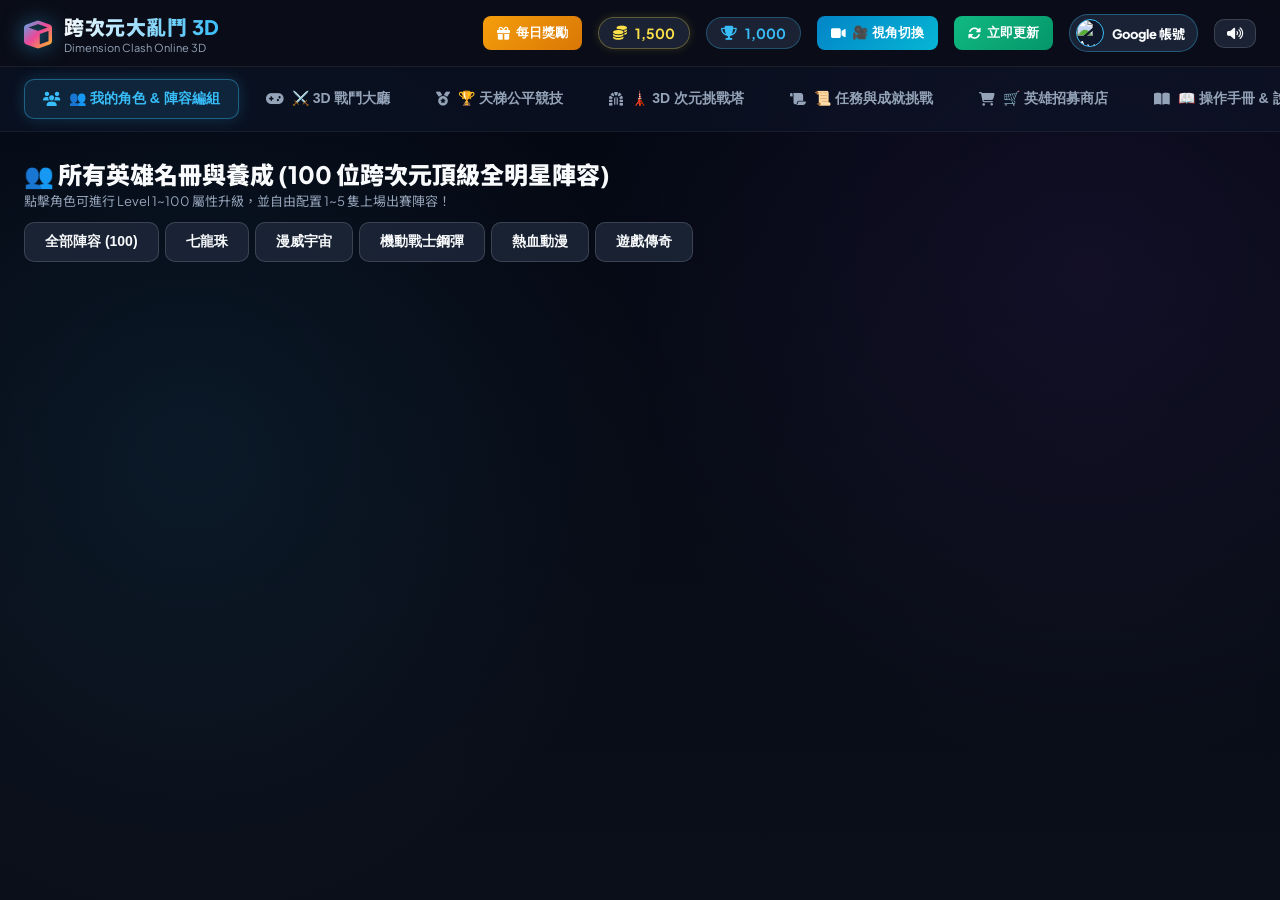
==== index.html @ 619cecbc "feat: Upgrade Google Account Authentication to Quantum Stargate Auth Terminal with GIS One-Tap, mult" ====
<!DOCTYPE html>
<html lang="zh-TW">
<head>
  <meta charset="UTF-8">
  <meta name="viewport" content="width=device-width, initial-scale=1.0, maximum-scale=1.0, user-scalable=no">
  <title>跨次元大亂鬥 3D (Dimension Clash Online 3D) | 全向動作格鬥大亂鬥</title>
  <meta name="description" content="《跨次元大亂鬥 3D (Dimension Clash Online 3D)》跨平台 3D 動作格鬥大亂鬥網頁遊戲。支援 Google 登入、角色養成、每日獎勵、第一人稱/第三人稱/上方俯瞰視角切換、360 度走位與跳躍！">

  <!-- Google Fonts -->
  <link rel="preconnect" href="https://fonts.googleapis.com">
  <link rel="preconnect" href="https://fonts.gstatic.com" crossorigin>
  <link href="https://fonts.googleapis.com/css2?family=Noto+Sans+TC:wght@400;600;800;900&family=Plus+Jakarta+Sans:wght@500;700;800;900&display=swap" rel="stylesheet">

  <!-- FontAwesome Icons -->
  <link rel="stylesheet" href="https://cdnjs.cloudflare.com/ajax/libs/font-awesome/6.5.1/css/all.min.css">

  <!-- Three.js 3D WebGL Library (with CDN fallback) -->
  <script src="https://cdnjs.cloudflare.com/ajax/libs/three.js/r128/three.min.js"></script>
  <script>if (typeof THREE === 'undefined') { document.write('<script src="https://unpkg.com/three@0.128.0/build/three.min.js"><\/script>'); }</script>

  <!-- Google Identity Services (GIS) Official OAuth SDK -->
  <script src="https://accounts.google.com/gsi/client" async defer></script>

  <!-- PeerJS for WebRTC P2P Room Matchmaking -->
  <script src="https://unpkg.com/peerjs@1.5.2/dist/peerjs.min.js"></script>

  <!-- Custom Stylesheet -->
  <link rel="stylesheet" href="css/style.css?v=20260903_google_quantum_v9">
</head>
<body>

  <!-- ── 頂部導航欄 (App Header) ── -->
  <header class="app-header">
    <div class="logo-container">
      <div class="logo-icon"><i class="fa-solid fa-cube"></i></div>
      <div>
        <span class="logo-title">跨次元大亂鬥 3D</span>
        <span class="logo-subtitle">Dimension Clash Online 3D</span>
      </div>
    </div>

    <div class="user-status-bar">
      <button class="btn-header" id="dailyRewardBtn" style="background: linear-gradient(135deg, #f59e0b, #d97706);">
        <i class="fa-solid fa-gift"></i> 每日獎勵
      </button>
      <div class="stat-chip gold">
        <i class="fa-solid fa-coins"></i>
        <span id="userGoldDisplay">1,500</span>
      </div>
      <div class="stat-chip trophy">
        <i class="fa-solid fa-trophy"></i>
        <span id="userTrophyDisplay">1,000</span>
      </div>
      <button class="btn-header" id="cameraViewBtn" style="background: linear-gradient(135deg, #0284c7, #06b6d4);">
        <i class="fa-solid fa-video"></i> 🎥 視角切換
      </button>
      <!-- 🔄 立即手動更新按鈕 -->
      <button class="btn-header" id="manualSyncBtn" style="background: linear-gradient(135deg, #10b981, #059669);" title="手動立即更新並同步遊戲存檔與畫面">
        <i class="fa-solid fa-rotate" id="syncSpinIcon"></i> <span>立即更新</span>
      </button>
      <!-- 👤 登入頭像徽章 -->
      <div class="user-avatar-badge" id="userAvatarBadge" title="點擊查看玩家個人檔案與切換頭像">
        <img id="userAvatarImg" src="https://api.dicebear.com/7.x/bottts/svg?seed=DimensionGamer" alt="Avatar" class="user-avatar-img">
        <span id="userNicknameDisplay" class="user-nickname-text">Google 帳號</span>
      </div>
      <button class="btn-secondary" id="muteToggleBtn" style="padding: 6px 12px; font-size: 13px;">
        <i class="fa-solid fa-volume-high"></i>
      </button>
    </div>
  </header>

  <!-- ── 主導航分頁 (Navigation Tabs) ── -->
  <nav class="nav-tabs">
    <button class="tab-btn active" data-tab="roster"><i class="fa-solid fa-users"></i> 👥 我的角色 & 陣容編組</button>
    <button class="tab-btn" data-tab="battle"><i class="fa-solid fa-gamepad"></i> ⚔️ 3D 戰鬥大廳</button>
    <button class="tab-btn" data-tab="ranked"><i class="fa-solid fa-medal"></i> 🏆 天梯公平競技</button>
    <button class="tab-btn" data-tab="boss_rush"><i class="fa-solid fa-dungeon"></i> 🗼 3D 次元挑戰塔</button>
    <button class="tab-btn" data-tab="quests"><i class="fa-solid fa-scroll"></i> 📜 任務與成就挑戰</button>
    <button class="tab-btn" data-tab="shop"><i class="fa-solid fa-cart-shopping"></i> 🛒 英雄招募商店</button>
    <button class="tab-btn" data-tab="guide"><i class="fa-solid fa-book-open"></i> 📖 操作手冊 & 說明</button>
  </nav>

  <!-- ── 主要內容區域 ── -->
  <main class="main-container">

    <!-- ── 1. 我的角色名冊與出賽陣容選擇 (Roster View) ── -->
    <section id="view_roster" class="view-section active">
      <div id="rosterTeamBanner"></div>

      <div class="section-header">
        <div>
          <h2 class="section-title">👥 所有英雄名冊與養成 (100 位跨次元頂級全明星陣容)</h2>
          <p style="color: #94a3b8; font-size: 13px;">點擊角色可進行 Level 1~100 屬性升級，並自由配置 1~5 隻上場出賽陣容！</p>
        </div>
        <div style="display: flex; gap: 6px; flex-wrap: wrap;">
          <button class="btn-secondary roster-filter-btn active" data-series="all">全部陣容 (100)</button>
          <button class="btn-secondary roster-filter-btn" data-series="dragonball">七龍珠</button>
          <button class="btn-secondary roster-filter-btn" data-series="marvel">漫威宇宙</button>
          <button class="btn-secondary roster-filter-btn" data-series="gundam">機動戰士鋼彈</button>
          <button class="btn-secondary roster-filter-btn" data-series="anime">熱血動漫</button>
          <button class="btn-secondary roster-filter-btn" data-series="gaming">遊戲傳奇</button>
        </div>
      </div>
      <div id="rosterGrid" class="character-grid"></div>
    </section>

    <!-- ── 2. 3D 戰鬥大廳 (3D Battle View) ── -->
    <section id="view_battle" class="view-section">
      <div class="battle-wrapper" style="position: relative; min-height: 580px;">
        <!-- 3D Three.js WebGL Viewport -->
        <div id="battle3DContainer" style="width: 100%; height: 580px; background: #000; overflow: hidden; border-radius: 14px;"></div>

        <!-- 3D 戰鬥準備與換人彈窗 Overlay (調整 1, 4, 5) -->
        <div id="battleOverlay" class="battle-overlay"></div>

        <!-- 3D 戰鬥頂部 HUD -->
        <div class="battle-hud">
          <!-- P1 Status -->
          <div class="hud-fighter p1">
            <div class="hud-fighter-info">
              <span class="hud-name" id="p1NameDisplay" style="color: #38bdf8;">我方角色</span>
              <span class="hud-level-badge" id="p1LvlDisplay">Lv.25</span>
            </div>
            <div class="hp-bar-bg"><div class="hp-bar-fill" id="p1HpFill"></div></div>
            <div class="rage-bar-bg"><div class="rage-bar-fill" id="p1RageFill"></div></div>
          </div>

          <!-- Center Mode Indicator & Direct Start Game Button -->
          <div class="hud-center">
            <div class="hud-vs-badge">3D BATTLE</div>
            <button id="hudStartGameBtn" class="hud-start-btn" onclick="window.matchEngine3D.confirmStartMatch()" title="點擊立即開始 3D 對決">
              <i class="fa-solid fa-play"></i> ⚔️ 開始遊戲
            </button>
          </div>

          <!-- P2 Status -->
          <div class="hud-fighter p2">
            <div class="hud-fighter-info">
              <span class="hud-name" id="p2NameDisplay" style="color: #ef4444;">對手角色</span>
              <span class="hud-level-badge" id="p2LvlDisplay">Lv.20</span>
            </div>
            <div class="hp-bar-bg"><div class="hp-bar-fill" id="p2HpFill"></div></div>
            <div class="rage-bar-bg"><div class="rage-bar-fill" id="p2RageFill"></div></div>
          </div>
        </div>

        <!-- ── 手機端 360° 虛擬搖桿與觸控按鈕 ── -->
        <div class="touch-controls">
          <!-- Left 360° Virtual Joystick -->
          <div style="position: relative; width: 110px; height: 110px; background: rgba(15, 23, 42, 0.7); border: 2px solid rgba(56, 189, 248, 0.4); border-radius: 50%; display: flex; justify-content: center; align-items: center;" id="virtualJoystickArea">
            <div id="virtualJoystickKnob" style="width: 44px; height: 44px; background: #38bdf8; border-radius: 50%; box-shadow: 0 0 12px #38bdf8; pointer-events: none;"></div>
          </div>

          <!-- Right Action Controls (獨立專屬按鈕，支援 CD 冷卻顯示) -->
          <div class="touch-group" style="flex-wrap: wrap; justify-content: flex-end; max-width: 330px;">
            <button class="touch-btn" id="touchBtnFlight" style="display: none; background: linear-gradient(135deg, #0284c7, #06b6d4);"><i class="fa-solid fa-plane-departure"></i><span class="label">飛行[F]</span></button>
            <button class="touch-btn btn-assist" id="touchBtnAssist"><i class="fa-solid fa-handshake"></i><span class="label">援護[Q]</span></button>
            <button class="touch-btn btn-burst" id="touchBtnBurst"><i class="fa-solid fa-sun"></i><span class="label">爆發[B]</span></button>
            <button class="touch-btn" id="touchBtnSkill1"><i class="fa-solid fa-bolt"></i><span class="label">技1[U]</span></button>
            <button class="touch-btn" id="touchBtnSkill2"><i class="fa-solid fa-meteor"></i><span class="label">技2[I]</span></button>
            <button class="touch-btn" id="touchBtnJump"><i class="fa-solid fa-arrow-up"></i><span class="label">跳躍[Space]</span></button>
            <button class="touch-btn" id="touchBtnGuard"><i class="fa-solid fa-shield"></i><span class="label">格擋[G]</span></button>
            <button class="touch-btn" id="touchBtnRoll"><i class="fa-solid fa-person-running"></i><span class="label">閃避[Shift]</span></button>
            <button class="touch-btn" id="touchBtnGrab"><i class="fa-solid fa-hand"></i><span class="label">抓技[O]</span></button>
            <button class="touch-btn" id="touchBtnHeavy"><i class="fa-solid fa-hammer"></i><span class="label">破防[K]</span></button>
            <button class="touch-btn btn-atk" id="touchBtnAtk"><i class="fa-solid fa-hand-fist"></i><span class="label">普攻[J]</span></button>
            <button class="touch-btn btn-ult" id="touchBtnUlt"><i class="fa-solid fa-dragon"></i><span class="label">奧義[L]</span></button>
          </div>
        </div>
      </div>

      <!-- ⌨️ 電腦鍵盤快捷鍵指示條 (PC Hotkeys Quick Legend) -->
      <div class="pc-key-hints" style="display: flex; gap: 8px; flex-wrap: wrap; justify-content: center; align-items: center; background: rgba(15, 23, 42, 0.85); border: 1px solid rgba(56, 189, 248, 0.3); border-radius: 10px; padding: 10px 16px; margin-top: 10px; font-size: 11px; color: #cbd5e1; box-shadow: 0 4px 15px rgba(0,0,0,0.5);">
        <span style="color: #facc15; font-weight: 800;"><i class="fa-solid fa-keyboard"></i> 鍵盤熱鍵對照：</span>
        <span><kbd style="background:#1e293b; border:1px solid #475569; padding:2px 5px; border-radius:4px; color:#38bdf8; font-weight:700;">W A S D</kbd> 360°走位</span>
        <span><kbd style="background:#1e293b; border:1px solid #475569; padding:2px 5px; border-radius:4px; color:#38bdf8; font-weight:700;">Space</kbd> 跳躍</span>
        <span><kbd style="background:#1e293b; border:1px solid #475569; padding:2px 5px; border-radius:4px; color:#38bdf8; font-weight:700;">F</kbd> 飛行模式</span>
        <span><kbd style="background:#1e293b; border:1px solid #475569; padding:2px 5px; border-radius:4px; color:#38bdf8; font-weight:700;">Shift / Z</kbd> 翻滾閃避</span>
        <span><kbd style="background:#1e293b; border:1px solid #475569; padding:2px 5px; border-radius:4px; color:#38bdf8; font-weight:700;">G / H</kbd> 格擋防禦</span>
        <span><kbd style="background:#1e293b; border:1px solid #475569; padding:2px 5px; border-radius:4px; color:#38bdf8; font-weight:700;">J</kbd> 普攻</span>
        <span><kbd style="background:#1e293b; border:1px solid #475569; padding:2px 5px; border-radius:4px; color:#38bdf8; font-weight:700;">K / X</kbd> 蓄力破防</span>
        <span><kbd style="background:#1e293b; border:1px solid #475569; padding:2px 5px; border-radius:4px; color:#38bdf8; font-weight:700;">O / T</kbd> 抓技摔投</span>
        <span><kbd style="background:#1e293b; border:1px solid #475569; padding:2px 5px; border-radius:4px; color:#38bdf8; font-weight:700;">U</kbd> 戰術技1</span>
        <span><kbd style="background:#1e293b; border:1px solid #475569; padding:2px 5px; border-radius:4px; color:#38bdf8; font-weight:700;">I</kbd> 戰術技2</span>
        <span><kbd style="background:#1e293b; border:1px solid #475569; padding:2px 5px; border-radius:4px; color:#facc15; font-weight:700;">L</kbd> 奧義大招</span>
        <span><kbd style="background:#1e293b; border:1px solid #475569; padding:2px 5px; border-radius:4px; color:#c084fc; font-weight:700;">B</kbd> 爆氣脫身</span>
        <span><kbd style="background:#1e293b; border:1px solid #475569; padding:2px 5px; border-radius:4px; color:#38bdf8; font-weight:700;">Q / E</kbd> 隊友援護</span>
        <span><kbd style="background:#1e293b; border:1px solid #475569; padding:2px 5px; border-radius:4px; color:#38bdf8; font-weight:700;">V / C</kbd> 視角切換</span>
        <span><kbd style="background:#1e293b; border:1px solid #475569; padding:2px 5px; border-radius:4px; color:#10b981; font-weight:700;">1~7</kbd> 切換分頁</span>
        <span><kbd style="background:#1e293b; border:1px solid #475569; padding:2px 5px; border-radius:4px; color:#ef4444; font-weight:700;">Esc</kbd> 關閉彈窗</span>
      </div>

      <!-- 戰鬥準備與隊伍編組面板 -->
      <div style="background: var(--bg-card); border: 1px solid rgba(255,255,255,0.1); border-radius: 14px; padding: 20px; margin-top: 24px;">
        <div class="section-header">
          <div>
            <h3 style="font-size: 18px; font-weight: 900; color: #38bdf8;">KOF 輪替賽制出場順序 (1v1 ~ 5v5 自訂編組)</h3>
            <p style="font-size: 12px; color: #94a3b8; margin-top: 2px;">點擊角色卡片可自由替換出場陣容（勝者留場、殘血接戰、陣亡按 Enter 換下一隻英雄登場）</p>
          </div>
          <div style="display: flex; gap: 6px; flex-wrap: wrap;">
            <button class="btn-secondary team-size-btn" data-size="1">1v1 單挑</button>
            <button class="btn-secondary team-size-btn" data-size="2">2v2 雙人</button>
            <button class="btn-secondary team-size-btn active" data-size="3">3v3 經典</button>
            <button class="btn-secondary team-size-btn" data-size="4">4v4 四連</button>
            <button class="btn-secondary team-size-btn" data-size="5">5v5 終極</button>
            <button class="btn-primary" id="startBattleBtn"><i class="fa-solid fa-play"></i> 開始 3D 戰鬥</button>
          </div>
        </div>

        <!-- 🤖 AI 難度選擇器 (自由對決模式可調，其他模式鎖定) -->
        <div style="background: rgba(15, 23, 42, 0.7); border: 1px solid rgba(56, 189, 248, 0.25); border-radius: 10px; padding: 12px 16px; margin: 16px 0; display: flex; justify-content: space-between; align-items: center; flex-wrap: wrap; gap: 10px;">
          <div>
            <span style="font-size: 13px; font-weight: 800; color: #facc15;"><i class="fa-solid fa-robot"></i> AI 對手難度設定：</span>
            <span style="font-size: 11px; color: #cbd5e1;" id="difficultyRewardHint">當前 [中等]：標準反應 ｜ 勝場 +800 金幣 / +35 獎盃</span>
          </div>
          <div style="display: flex; gap: 6px;">
            <button class="btn-secondary diff-btn" data-diff="easy">🟢 簡單 (Easy)</button>
            <button class="btn-secondary diff-btn active" data-diff="medium">🟡 中等 (Normal)</button>
            <button class="btn-secondary diff-btn" data-diff="hard">🔴 困難 (Hard / 結晶掉落)</button>
          </div>
        </div>

        <div style="display: grid; grid-template-columns: 1fr 1fr; gap: 20px;">
          <!-- P1 Team -->
          <div>
            <h4 style="font-size: 14px; font-weight: 800; color: #38bdf8; margin-bottom: 10px;">🔷 玩家方陣容 (我方出場順序)</h4>
            <div id="p1TeamSlots" style="display: flex; flex-direction: column; gap: 8px;"></div>
          </div>
          <!-- P2 Team -->
          <div>
            <h4 style="font-size: 14px; font-weight: 800; color: #ef4444; margin-bottom: 10px;">🔴 對手方陣容 (敵方出場順序)</h4>
            <div id="p2TeamSlots" style="display: flex; flex-direction: column; gap: 8px;"></div>
          </div>
        </div>
      </div>
    </section>

    <!-- ── 3. 天梯公平排位 (Ranked View) ── -->
    <section id="view_ranked" class="view-section">
      <div class="section-header">
        <div>
          <h2 class="section-title">🏆 天梯公平排位賽 (Fair Play Tournament)</h2>
          <p style="color: #94a3b8; font-size: 13px;">所有參賽角色的屬性數值強制拉平至標準化 Lv.100，純粹比拼 3D 走位、連招與視角掌控！</p>
        </div>
        <button class="btn-primary" onclick="window.app.startSelectedBattle('ranked', null, true)"><i class="fa-solid fa-crosshairs"></i> 開始天梯 3D 標準化對局</button>
      </div>

      <div style="display: grid; grid-template-columns: repeat(auto-fit, minmax(280px, 1fr)); gap: 16px; margin-top: 16px;">
        <div style="background: var(--bg-card); padding: 20px; border-radius: 12px; border: 1px solid rgba(56, 189, 248, 0.3);">
          <h3 style="font-size: 16px; font-weight: 800; color: #38bdf8;">🥇 3D 天梯積分排位</h3>
          <p style="font-size: 13px; color: #cbd5e1; margin-top: 8px;">勝場 +30 獎盃，敗場 -15 獎盃。達到 2000 獎盃 (大師段位) 可解鎖彩階【黑化奇異博士】！達到 150 勝登頂傳奇宗師可解鎖創世【自在極意悟空】！</p>
        </div>
        <div style="background: var(--bg-card); padding: 20px; border-radius: 12px; border: 1px solid rgba(250, 204, 21, 0.3);">
          <h3 style="font-size: 16px; font-weight: 800; color: #facc15;">🌐 同一房間跨機台 3D 即時對戰 (P2P WebRTC)</h3>
          <p style="font-size: 13px; color: #cbd5e1; margin-top: 8px;">免架伺服器！兩台不同裝置（電腦對電腦、手機對電腦）連進同一個房間碼即可雙人實時 3D 對決！</p>
          <div style="display: flex; gap: 8px; margin-top: 12px; flex-wrap: wrap;">
            <button class="btn-primary" style="font-size: 12px; padding: 8px 14px;" onclick="window.app.createP2PRoom()"><i class="fa-solid fa-house-chimney-medical"></i> 建立對戰房間</button>
            <input type="text" id="p2pRoomInput" placeholder="輸入 6 位房間碼" style="background: #0f172a; border: 1px solid rgba(255,255,255,0.2); color: white; padding: 8px 12px; border-radius: 6px; font-size: 13px; width: 130px;">
            <button class="btn-secondary" style="font-size: 12px; padding: 8px 14px;" onclick="window.app.joinP2PRoom()"><i class="fa-solid fa-right-to-bracket"></i> 加入房間</button>
          </div>
          <div id="p2pStatusBanner" style="font-size: 12px; color: #38bdf8; margin-top: 10px; font-weight: 700;"></div>
        </div>
      </div>
    </section>

    <!-- ── 4. 次元裂縫魔王塔 (Boss Rush View) ── -->
    <section id="view_boss_rush" class="view-section">
      <div class="section-header">
        <div>
          <h2 class="section-title">🗼 3D 次元裂縫挑戰塔 (10 層 Arcade Boss Rush)</h2>
          <p style="color: #94a3b8; font-size: 13px;">組建精銳戰隊通關 10 層 3D 隨機強化魔王，每層血量僅回復 20%，通關獲得傳奇頭銜與神級創世解鎖！</p>
        </div>
      </div>
      <div id="bossRushFloorList"></div>
    </section>

    <!-- ── 5. 任務與成就挑戰 (Quests & Achievements View - 獨立專區) ── -->
    <section id="view_quests" class="view-section">
      <div class="section-header">
        <div>
          <h2 class="section-title">📜 任務與成就挑戰 (Quests & Achievements)</h2>
          <p style="color: #94a3b8; font-size: 13px;">每日簽到福利、極限創世神級挑戰與里程碑戰鬥成就，完成目標即可領取豐厚金幣與稀有英雄解鎖！</p>
        </div>
        <button class="btn-primary" onclick="window.app.openDailyRewardModal()"><i class="fa-solid fa-gift"></i> 領取每日獎勵</button>
      </div>

      <div style="display: flex; flex-direction: column; gap: 24px;">
        <!-- ★ 六大創世神級挑戰 (非賣品專屬) -->
        <div>
          <h3 style="font-size: 17px; font-weight: 900; color: #fb7185; margin-bottom: 12px;"><i class="fa-solid fa-crown"></i> ★ 創世 / 概念級神級挑戰 (禁止購買，只能憑實力解鎖)</h3>
          <div id="genesisChallengesList"></div>
        </div>

        <!-- 🏆 里程碑戰鬥成就列表 -->
        <div>
          <h3 style="font-size: 17px; font-weight: 900; color: #38bdf8; margin-bottom: 12px;"><i class="fa-solid fa-trophy"></i> 🏆 戰鬥成就與里程碑任務 (點擊領取金幣)</h3>
          <div id="achievementsMilestoneList" style="display: grid; grid-template-columns: repeat(auto-fit, minmax(320px, 1fr)); gap: 12px;"></div>
        </div>
      </div>
    </section>

    <!-- ── 6. 英雄招募商店 (Shop View - 純淨商店) ── -->
    <section id="view_shop" class="view-section">
      <div class="section-header">
        <div>
          <h2 class="section-title">🛒 英雄招募商店 (Hero Recruitment Shop)</h2>
          <p style="color: #94a3b8; font-size: 13px;">使用對戰累積的金幣招募來自七龍珠、漫威宇宙、機動戰士鋼彈、熱血動漫與遊戲傳奇的強力英雄！</p>
        </div>
        <div style="display: flex; gap: 6px; flex-wrap: wrap;">
          <button class="btn-secondary shop-filter-btn active" data-series="all">全部系列</button>
          <button class="btn-secondary shop-filter-btn" data-series="dragonball">七龍珠</button>
          <button class="btn-secondary shop-filter-btn" data-series="marvel">漫威宇宙</button>
          <button class="btn-secondary shop-filter-btn" data-series="gundam">機動戰士鋼彈</button>
          <button class="btn-secondary shop-filter-btn" data-series="anime">熱血動漫</button>
          <button class="btn-secondary shop-filter-btn" data-series="gaming">遊戲傳奇</button>
        </div>
      </div>
      <div id="shopHeroGrid" class="character-grid"></div>
    </section>

    <!-- ── 7. 免責聲明與操作指南 (Guide View) ── -->
    <section id="view_guide" class="view-section">
      <div style="background: var(--bg-card); border: 1px solid rgba(255,255,255,0.1); border-radius: 14px; padding: 24px; max-width: 900px; margin: 0 auto;">
        <h2 style="font-size: 20px; font-weight: 900; color: #facc15; margin-bottom: 12px;">📜 非營利同人二創學習免責聲明 (Disclaimer)</h2>
        <p style="font-size: 13px; line-height: 1.8; color: #cbd5e1;">
          本遊戲《跨次元大亂鬥 3D (Dimension Clash Online 3D)》為非營利個人同人二創與 WebGL 3D 遊戲引擎技術學習專案。遊戲中所引用之七龍珠 (Dragon Ball)、漫威 (Marvel)、機動戰士鋼彈 (Gundam) 等角色、名稱、招式及世界觀商標版權，均歸屬於原著作權人、東映動畫、萬代南夢宮、漫威娛樂及迪士尼所有。本專案不包含任何商業收費、付費抽卡或盈利行為，純供技術展示與愛好者交流使用。
        </p>

        <hr style="border-color: rgba(255,255,255,0.08); margin: 20px 0;">

        <h3 style="font-size: 16px; font-weight: 800; color: #38bdf8; margin-bottom: 12px;">🎮 專屬 3D 戰鬥操作指令全覽表 (各動作獨立按鍵，絕不衝突)</h3>
        <table style="width: 100%; border-collapse: collapse; font-size: 13px; color: #f8fafc;">
          <thead>
            <tr style="border-bottom: 1px solid rgba(255,255,255,0.15); text-align: left; color: #94a3b8;">
              <th style="padding: 8px;">動作種類</th>
              <th style="padding: 8px;">PC 鍵盤獨立按鍵</th>
              <th style="padding: 8px;">手機螢幕觸控按鈕</th>
              <th style="padding: 8px;">CD 冷卻 / 消耗與效果說明</th>
            </tr>
          </thead>
          <tbody>
            <tr style="border-bottom: 1px solid rgba(255,255,255,0.05);"><td style="padding: 8px;"><b>四面八方立體走位</b></td><td style="padding: 8px; color: #38bdf8;"><b>W / S / A / D</b></td><td style="padding: 8px;">左側 360° 虛擬搖桿</td><td style="padding: 8px;">W 前進、S 後退、A 向左、D 向右 (360 度全向流暢移動)</td></tr>
            <tr style="border-bottom: 1px solid rgba(255,255,255,0.05);"><td style="padding: 8px;"><b>3D 跳躍 / 二段跳</b></td><td style="padding: 8px; color: #38bdf8;"><b>Space 空白鍵</b></td><td style="padding: 8px;">「跳躍[Space]」按鈕</td><td style="padding: 8px;">無 CD，支援空中二段跳與滯空打擊</td></tr>
            <tr style="border-bottom: 1px solid rgba(255,255,255,0.05);"><td style="padding: 8px;"><b>飛行升空 / 降落</b></td><td style="padding: 8px; color: #38bdf8;"><b>F 鍵</b></td><td style="padding: 8px;">「飛行[F]」按鈕</td><td style="padding: 8px;">飛行角色專屬：升空懸浮，空中 360 度全向飛行制空</td></tr>
            <tr style="border-bottom: 1px solid rgba(255,255,255,0.05);"><td style="padding: 8px;"><b>專屬格擋防禦</b></td><td style="padding: 8px; color: #38bdf8;"><b>G 鍵 (獨立防禦鍵)</b></td><td style="padding: 8px;">「格擋[G]」按鈕</td><td style="padding: 8px;">減免 80% 傷害 (不與 S 鍵後退混淆衝突)</td></tr>
            <tr style="border-bottom: 1px solid rgba(255,255,255,0.05);"><td style="padding: 8px;"><b>快速翻滾閃避</b></td><td style="padding: 8px; color: #38bdf8;"><b>Shift 鍵</b></td><td style="padding: 8px;">「閃避[Shift]」按鈕</td><td style="padding: 8px;">CD 1.2s，附帶 0.3 秒無敵幀突進</td></tr>
            <tr style="border-bottom: 1px solid rgba(255,255,255,0.05);"><td style="padding: 8px;"><b>普通攻擊 (輕擊)</b></td><td style="padding: 8px; color: #38bdf8;"><b>J 鍵</b></td><td style="padding: 8px;">「普攻[J]」按鈕</td><td style="padding: 8px;">無 CD，多段體術連招，具備磁性貼身追擊</td></tr>
            <tr style="border-bottom: 1px solid rgba(255,255,255,0.05);"><td style="padding: 8px;"><b>蓄力破防重擊</b></td><td style="padding: 8px; color: #38bdf8;"><b>K 鍵</b></td><td style="padding: 8px;">「破防[K]」按鈕</td><td style="padding: 8px;">CD 2.5s，單次霸體蓄力，強制破除對手格擋</td></tr>
            <tr style="border-bottom: 1px solid rgba(255,255,255,0.05);"><td style="padding: 8px;"><b>摔投 / 抓技</b></td><td style="padding: 8px; color: #38bdf8;"><b>O 鍵</b></td><td style="padding: 8px;">「抓技[O]」按鈕</td><td style="padding: 8px;">CD 3.5s，無視防禦近身抓起對手過肩摔</td></tr>
            <tr style="border-bottom: 1px solid rgba(255,255,255,0.05);"><td style="padding: 8px;"><b>戰術小招 1</b></td><td style="padding: 8px; color: #38bdf8;"><b>U 鍵</b></td><td style="padding: 8px;">「技1[U]」按鈕</td><td style="padding: 8px;">CD 6~10s，立體遠程牽制或中距離突進</td></tr>
            <tr style="border-bottom: 1px solid rgba(255,255,255,0.05);"><td style="padding: 8px;"><b>戰術小招 2</b></td><td style="padding: 8px; color: #38bdf8;"><b>I 鍵</b></td><td style="padding: 8px;">「技2[I]」按鈕</td><td style="padding: 8px;">CD 8~14s，強力擊飛或多段爆破</td></tr>
            <tr style="border-bottom: 1px solid rgba(255,255,255,0.05);"><td style="padding: 8px;"><b>終極奧義大招</b></td><td style="padding: 8px; color: #38bdf8;"><b>L 鍵</b></td><td style="padding: 8px;">「奧義[L]」金色按鈕</td><td style="padding: 8px;">CD 20s + 需蓄滿 100% 怒氣，全螢幕特寫高額傷害</td></tr>
            <tr style="border-bottom: 1px solid rgba(255,255,255,0.05);"><td style="padding: 8px;"><b>極限爆氣脫身</b></td><td style="padding: 8px; color: #38bdf8;"><b>B 鍵</b></td><td style="padding: 8px;">「爆發[B]」紫色按鈕</td><td style="padding: 8px;">CD 12s + 50% 怒氣，受擊震退對手防止被連招</td></tr>
            <tr style="border-bottom: 1px solid rgba(255,255,255,0.05);"><td style="padding: 8px;"><b>備戰援護出擊</b></td><td style="padding: 8px; color: #38bdf8;"><b>Q 或 E 鍵</b></td><td style="padding: 8px;">「援護[Q]」按鈕</td><td style="padding: 8px;">CD 20s，呼叫下一位隊友突入戰場協同進攻</td></tr>
            <tr><td style="padding: 8px;"><b>3D 視角切換</b></td><td style="padding: 8px; color: #38bdf8;"><b>V 鍵</b></td><td style="padding: 8px;">頂部「🎥 視角切換」</td><td style="padding: 8px;">第三人稱背後跟隨 ⇄ 第一人稱 ⇄ 上方俯瞰</td></tr>
          </tbody>
        </table>
      </div>
    </section>
  </main>

  <!-- ── 模態彈窗：Google 帳號登入 (強制登入關卡) ── -->
  <div id="googleLoginModal" class="modal-backdrop">
    <div class="modal-content" style="max-width: 440px; text-align: center;">
      <div style="font-size: 40px; margin-bottom: 10px; color: #4285f4;"><i class="fa-brands fa-google"></i></div>
      <h2 style="font-size: 22px; font-weight: 900; color: #f8fafc; margin-bottom: 6px;">Google 帳號登入</h2>
      <p style="font-size: 13px; color: #94a3b8; margin-bottom: 20px;">登入後即可同步雲端存檔、自訂出賽陣容並領取新手禮包！</p>

      <div style="display: flex; flex-direction: column; gap: 12px; margin-bottom: 20px; text-align: left;">
        <div>
          <label style="font-size: 12px; font-weight: 700; color: #cbd5e1;">Google 信箱 (Email)：</label>
          <input type="email" id="googleEmailInput" value="player@gmail.com" style="width: 100%; background: #0f172a; border: 1px solid rgba(255,255,255,0.2); color: white; padding: 10px 14px; border-radius: 8px; font-size: 14px; margin-top: 4px;">
        </div>
        <div>
          <label style="font-size: 12px; font-weight: 700; color: #cbd5e1;">自訂玩家暱稱 (Gamer Tag)：</label>
          <input type="text" id="googleNickInput" value="次元戰神" style="width: 100%; background: #0f172a; border: 1px solid rgba(255,255,255,0.2); color: white; padding: 10px 14px; border-radius: 8px; font-size: 14px; margin-top: 4px;">
        </div>
      </div>

      <div style="background: rgba(30, 41, 59, 0.6); padding: 10px; border-radius: 8px; margin-bottom: 20px; font-size: 12px; color: #38bdf8;">
        🎁 登入即贈：1,500 金幣 + 少年悟空 + 美國隊長 + 初代吉姆！
      </div>

      <button class="btn-primary" id="confirmGoogleLoginBtn" style="width: 100%; padding: 12px; font-size: 16px; justify-content: center;">
        <i class="fa-brands fa-google"></i> 一鍵快速登入 Google 帳號
      </button>
    </div>
  </div>

  <!-- ── 模態彈窗：每日簽到獎勵 ── -->
  <div id="dailyRewardModal" class="modal-backdrop">
    <div class="modal-content" style="max-width: 580px;">
      <button class="modal-close-btn">&times;</button>
      <div style="display: flex; align-items: center; gap: 10px; margin-bottom: 16px;">
        <span style="font-size: 28px;">🎁</span>
        <div>
          <h3 style="font-size: 20px; font-weight: 900; color: #facc15;">每日登入補給站</h3>
          <p style="font-size: 12px; color: #94a3b8;">連續 7 天簽到，天天送大量金幣、裝備配件與史詩英雄！</p>
        </div>
      </div>
      <div id="dailyRewardContent"></div>
    </div>
  </div>

  <!-- ── 模態彈窗：英雄詳情與升級 ── -->
  <div id="charDetailModal" class="modal-backdrop">
    <div class="modal-content">
      <button class="modal-close-btn">&times;</button>
      <div id="charDetailContent"></div>
    </div>
  </div>

  <!-- ── 模態彈窗：陣容選人器 ── -->
  <div id="heroPickerModal" class="modal-backdrop">
    <div class="modal-content" style="max-width: 500px;">
      <button class="modal-close-btn">&times;</button>
      <h3 style="font-size: 18px; font-weight: 900; margin-bottom: 14px; color: #38bdf8;">選擇出場英雄</h3>
      <div id="pickerHeroGrid" style="display: grid; grid-template-columns: repeat(2, 1fr); gap: 10px; max-height: 60vh; overflow-y: auto;"></div>
    </div>
  </div>



  <!-- ── 模態彈窗：玩家個人檔案與頭像管理 ── -->
  <div id="userProfileModal" class="modal-backdrop">
    <div class="modal-content" style="max-width: 480px;">
      <button class="modal-close-btn">&times;</button>
      <div id="userProfileContent"></div>
    </div>
  </div>

  <!-- ── 模態彈窗：戰鬥勝負結算畫面 (你贏了 / 你輸了 + 重新開始按鈕) ── -->
  <div id="matchSettlementModal" class="modal-backdrop">
    <div class="modal-content settlement-card" id="settlementCardContent"></div>
  </div>

  <!-- Game Scripts -->
  <script src="js/data/characters.js?v=20260903_google_quantum_v9"></script>
  <script src="js/data/equipment.js?v=20260903_google_quantum_v9"></script>
  <script src="js/data/achievements.js?v=20260903_google_quantum_v9"></script>
  <script src="js/engine/audio.js?v=20260903_google_quantum_v9"></script>
  <script src="js/engine/effects.js?v=20260903_google_quantum_v9"></script>
  <script src="js/3d/three_scene.js?v=20260903_google_quantum_v9"></script>
  <script src="js/3d/camera_controller.js?v=20260903_google_quantum_v9"></script>
  <script src="js/3d/character_3d.js?v=20260903_google_quantum_v9"></script>
  <script src="js/3d/combat_3d.js?v=20260903_google_quantum_v9"></script>
  <script src="js/3d/ai_3d.js?v=20260903_google_quantum_v9"></script>
  <script src="js/network/p2p.js?v=20260903_google_quantum_v9"></script>
  <script src="js/save_system.js?v=20260903_google_quantum_v9"></script>
  <script src="js/app.js?v=20260903_google_quantum_v9"></script>
</body>
</html>
---- css/style.css ----
/* 跨次元大亂鬥 (Dimension Clash Online) 全局樣式表 */

:root {
  --bg-dark: #07090e;
  --bg-card: rgba(15, 23, 42, 0.85);
  --bg-card-hover: rgba(30, 41, 59, 0.95);
  --border-cyan: rgba(56, 189, 248, 0.3);
  --accent-cyan: #38bdf8;
  --accent-gold: #facc15;
  --accent-red: #ef4444;
  --accent-purple: #c084fc;
  --accent-green: #4ade80;
  --text-main: #f8fafc;
  --text-muted: #94a3b8;
  --font-heading: 'Plus Jakarta Sans', 'Noto Sans TC', sans-serif;
}

* {
  box-sizing: border-box;
  margin: 0;
  padding: 0;
  user-select: none;
  -webkit-user-select: none;
}

body {
  background-color: var(--bg-dark);
  color: var(--text-main);
  font-family: var(--font-heading);
  min-height: 100vh;
  overflow-x: hidden;
  background-image: 
    radial-gradient(circle at 15% 50%, rgba(56, 189, 248, 0.08) 0%, transparent 40%),
    radial-gradient(circle at 85% 30%, rgba(168, 85, 247, 0.08) 0%, transparent 40%),
    linear-gradient(to bottom, #030712, #0b0f19);
}

/* 頂部導航欄 */
.app-header {
  position: sticky;
  top: 0;
  z-index: 50;
  background: rgba(11, 15, 25, 0.92);
  backdrop-filter: blur(12px);
  border-bottom: 1px solid rgba(255, 255, 255, 0.08);
  padding: 12px 24px;
  display: flex;
  justify-content: space-between;
  align-items: center;
}

.logo-container {
  display: flex;
  align-items: center;
  gap: 12px;
}

.logo-icon {
  font-size: 28px;
  background: linear-gradient(135deg, #38bdf8, #ec4899, #facc15);
  -webkit-background-clip: text;
  -webkit-text-fill-color: transparent;
  filter: drop-shadow(0 0 10px rgba(56, 189, 248, 0.5));
}

.logo-title {
  font-size: 20px;
  font-weight: 900;
  letter-spacing: 0.5px;
  background: linear-gradient(90deg, #f8fafc, #38bdf8);
  -webkit-background-clip: text;
  -webkit-text-fill-color: transparent;
}

.logo-subtitle {
  font-size: 11px;
  color: var(--text-muted);
  display: block;
}

.user-status-bar {
  display: flex;
  align-items: center;
  gap: 16px;
}

.stat-chip {
  background: rgba(30, 41, 59, 0.8);
  border: 1px solid rgba(255, 255, 255, 0.1);
  border-radius: 9999px;
  padding: 6px 14px;
  display: flex;
  align-items: center;
  gap: 8px;
  font-size: 14px;
  font-weight: 700;
}

.stat-chip.gold {
  color: #fde047;
  border-color: rgba(253, 224, 71, 0.3);
  box-shadow: 0 0 10px rgba(253, 224, 71, 0.15);
}

.stat-chip.trophy {
  color: #38bdf8;
  border-color: rgba(56, 189, 248, 0.3);
}

.btn-header {
  background: linear-gradient(135deg, #2563eb, #7c3aed);
  color: white;
  border: none;
  border-radius: 8px;
  padding: 8px 14px;
  font-size: 13px;
  font-weight: 700;
  cursor: pointer;
  display: flex;
  align-items: center;
  gap: 6px;
  transition: all 0.2s;
}

.btn-header:hover {
  transform: translateY(-1px);
  box-shadow: 0 4px 15px rgba(37, 99, 235, 0.4);
}

.user-avatar-badge {
  display: flex;
  align-items: center;
  gap: 8px;
  background: rgba(30, 41, 59, 0.85);
  border: 1px solid rgba(56, 189, 248, 0.35);
  padding: 4px 12px 4px 6px;
  border-radius: 20px;
  cursor: pointer;
  transition: all 0.2s;
}

.user-avatar-badge:hover {
  background: rgba(51, 65, 85, 0.95);
  border-color: #38bdf8;
  transform: translateY(-1px);
  box-shadow: 0 0 12px rgba(56, 189, 248, 0.3);
}

.user-avatar-img {
  width: 28px;
  height: 28px;
  border-radius: 50%;
  background: #0f172a;
  border: 1.5px solid #38bdf8;
  object-fit: cover;
}

.user-nickname-text {
  font-size: 13px;
  font-weight: 800;
  color: #f8fafc;
  max-width: 110px;
  white-space: nowrap;
  overflow: hidden;
  text-overflow: ellipsis;
}

.spinning {
  animation: spinRotate 0.8s linear infinite;
}

@keyframes spinRotate {
  from { transform: rotate(0deg); }
  to { transform: rotate(360deg); }
}

/* 主分頁切換導航 */
.nav-tabs {
  display: flex;
  overflow-x: auto;
  gap: 8px;
  padding: 12px 24px;
  background: rgba(15, 23, 42, 0.5);
  border-bottom: 1px solid rgba(255, 255, 255, 0.05);
  scrollbar-width: none;
}

.nav-tabs::-webkit-scrollbar {
  display: none;
}

.tab-btn {
  background: transparent;
  border: 1px solid transparent;
  color: var(--text-muted);
  padding: 10px 18px;
  border-radius: 10px;
  font-size: 14px;
  font-weight: 700;
  cursor: pointer;
  white-space: nowrap;
  display: flex;
  align-items: center;
  gap: 8px;
  transition: all 0.2s cubic-bezier(0.4, 0, 0.2, 1);
}

.tab-btn:hover {
  color: var(--text-main);
  background: rgba(255, 255, 255, 0.05);
}

.tab-btn.active {
  color: #38bdf8;
  background: rgba(56, 189, 248, 0.12);
  border-color: rgba(56, 189, 248, 0.4);
  box-shadow: 0 0 15px rgba(56, 189, 248, 0.2);
}

/* 主要內容視圖容器 */
.main-container {
  max-width: 1380px;
  margin: 0 auto;
  padding: 24px;
}

.view-section {
  display: none;
}

.view-section.active {
  display: block;
  animation: fadeIn 0.3s ease;
}

@keyframes fadeIn {
  from { opacity: 0; transform: translateY(8px); }
  to { opacity: 1; transform: translateY(0); }
}

/* ─── 戰鬥視圖與 Canvas ─── */
.battle-wrapper {
  position: relative;
  width: 100%;
  max-width: 1100px;
  margin: 0 auto;
  border-radius: 16px;
  overflow: hidden;
  box-shadow: 0 20px 50px rgba(0, 0, 0, 0.8), 0 0 30px rgba(56, 189, 248, 0.2);
  border: 1px solid rgba(56, 189, 248, 0.3);
  background: #000;
}

#battleCanvas {
  display: block;
  width: 100%;
  height: auto;
  aspect-ratio: 16 / 9;
  background: #0f172a;
}

/* 戰鬥頂部血條與 HUD */
.battle-hud {
  position: absolute;
  top: 0;
  left: 0;
  width: 100%;
  padding: 16px 20px;
  display: flex;
  justify-content: space-between;
  align-items: flex-start;
  pointer-events: none;
  background: linear-gradient(to bottom, rgba(0, 0, 0, 0.85), transparent);
}

.hud-fighter {
  width: 42%;
}

.hud-fighter-info {
  display: flex;
  align-items: center;
  gap: 10px;
  margin-bottom: 6px;
}

.hud-fighter.p2 .hud-fighter-info {
  flex-direction: row-reverse;
}

.hud-name {
  font-size: 16px;
  font-weight: 900;
  letter-spacing: 0.5px;
}

.hud-level-badge {
  background: rgba(234, 179, 8, 0.2);
  border: 1px solid rgba(234, 179, 8, 0.6);
  color: #fde047;
  font-size: 11px;
  font-weight: 800;
  padding: 2px 6px;
  border-radius: 4px;
}

.hp-bar-bg {
  width: 100%;
  height: 20px;
  background: rgba(15, 23, 42, 0.8);
  border: 2px solid rgba(255, 255, 255, 0.2);
  border-radius: 6px;
  overflow: hidden;
  position: relative;
}

.hp-bar-fill {
  height: 100%;
  background: linear-gradient(90deg, #ef4444, #f59e0b, #22c55e);
  width: 100%;
  transition: width 0.15s ease;
  box-shadow: 0 0 10px rgba(34, 197, 94, 0.5);
}

.hud-fighter.p2 .hp-bar-fill {
  float: right;
}

.rage-bar-bg {
  width: 100%;
  height: 8px;
  background: rgba(15, 23, 42, 0.8);
  border: 1px solid rgba(255, 255, 255, 0.15);
  border-radius: 4px;
  margin-top: 4px;
  overflow: hidden;
}

.rage-bar-fill {
  height: 100%;
  background: linear-gradient(90deg, #3b82f6, #a855f7, #ec4899);
  width: 20%;
  transition: width 0.1s linear;
}

/* 隊伍待命名冊小圖標 (KOF Roster Indicators) */
.team-roster-indicators {
  display: flex;
  gap: 6px;
  margin-top: 6px;
}

.hud-fighter.p2 .team-roster-indicators {
  justify-content: flex-end;
}

.roster-dot {
  width: 12px;
  height: 12px;
  border-radius: 50%;
  background: #334155;
  border: 1px solid rgba(255, 255, 255, 0.3);
}

.roster-dot.active {
  background: #38bdf8;
  box-shadow: 0 0 8px #38bdf8;
}

.roster-dot.ko {
  background: #ef4444;
  opacity: 0.4;
}

/* 戰鬥中央 VS 標誌與計時 */
.hud-center {
  text-align: center;
}

.hud-vs-badge {
  font-size: 20px;
  font-weight: 900;
  color: #facc15;
  text-shadow: 0 0 10px rgba(250, 204, 21, 0.8);
}

/* ─── 手機端觸控虛擬控制面板 ─── */
.touch-controls {
  position: absolute;
  bottom: 12px;
  left: 0;
  width: 100%;
  padding: 0 16px;
  display: flex;
  justify-content: space-between;
  align-items: flex-end;
  pointer-events: none;
  z-index: 30;
}

.touch-group {
  pointer-events: auto;
  display: flex;
  gap: 10px;
}

.touch-btn {
  width: 54px;
  height: 54px;
  border-radius: 50%;
  background: rgba(15, 23, 42, 0.75);
  backdrop-filter: blur(8px);
  border: 2px solid rgba(255, 255, 255, 0.2);
  color: white;
  font-size: 14px;
  font-weight: 800;
  display: flex;
  flex-direction: column;
  justify-content: center;
  align-items: center;
  cursor: pointer;
  box-shadow: 0 4px 12px rgba(0, 0, 0, 0.4);
  touch-action: manipulation;
  transition: transform 0.08s, background-color 0.08s;
}

.touch-btn:active {
  transform: scale(0.92);
  background: rgba(56, 189, 248, 0.5);
  border-color: #38bdf8;
}

.touch-btn.btn-atk {
  width: 66px;
  height: 66px;
  background: rgba(239, 68, 68, 0.75);
  border-color: #f87171;
  font-size: 16px;
}

.touch-btn.btn-ult {
  background: linear-gradient(135deg, rgba(234, 179, 8, 0.9), rgba(239, 68, 68, 0.9));
  border-color: #fde047;
  box-shadow: 0 0 15px rgba(250, 204, 21, 0.5);
}

.touch-btn.btn-burst {
  background: rgba(168, 85, 247, 0.75);
  border-color: #c084fc;
}

.touch-btn.btn-assist {
  background: rgba(6, 182, 212, 0.75);
  border-color: #38bdf8;
}

.touch-btn span.label {
  font-size: 9px;
  opacity: 0.8;
}

/* ─── 卡片與網格系統 ─── */
.section-header {
  margin-bottom: 20px;
  display: flex;
  justify-content: space-between;
  align-items: center;
  flex-wrap: wrap;
  gap: 12px;
}

.section-title {
  font-size: 24px;
  font-weight: 900;
  display: flex;
  align-items: center;
  gap: 10px;
}

.character-grid {
  display: grid;
  grid-template-columns: repeat(auto-fill, minmax(220px, 1fr));
  gap: 16px;
}

.character-card {
  background: var(--bg-card);
  border: 1px solid rgba(255, 255, 255, 0.1);
  border-radius: 14px;
  padding: 16px;
  cursor: pointer;
  transition: all 0.25s cubic-bezier(0.4, 0, 0.2, 1);
  position: relative;
  overflow: hidden;
}

.character-card:hover {
  transform: translateY(-4px);
  border-color: var(--accent-cyan);
  box-shadow: 0 12px 30px rgba(0, 0, 0, 0.6), 0 0 20px rgba(56, 189, 248, 0.25);
}

.rarity-ribbon {
  position: absolute;
  top: 10px;
  right: 10px;
  font-size: 10px;
  font-weight: 800;
  padding: 3px 8px;
  border-radius: 6px;
  text-transform: uppercase;
}

.card-avatar-box,
.card-avatar-wrapper {
  width: 68px;
  height: 68px;
  border-radius: 14px;
  background: rgba(30, 41, 59, 0.85);
  border: 2px solid rgba(255, 255, 255, 0.2);
  display: flex;
  align-items: center;
  justify-content: center;
  font-size: 28px;
  margin-bottom: 12px;
  position: relative;
  overflow: hidden;
  box-shadow: 0 4px 14px rgba(0, 0, 0, 0.5);
  flex-shrink: 0;
}

.card-avatar-wrapper img {
  width: 100%;
  height: 100%;
  object-fit: cover;
  display: block;
}

.card-char-name {
  font-size: 16px;
  font-weight: 800;
  margin-bottom: 2px;
}

.card-char-title {
  font-size: 11px;
  color: var(--text-muted);
  margin-bottom: 12px;
}

.card-stats-row {
  display: flex;
  justify-content: space-between;
  font-size: 12px;
  font-weight: 700;
  color: #cbd5e1;
  margin-top: 8px;
  padding-top: 8px;
  border-top: 1px solid rgba(255, 255, 255, 0.06);
}

/* 模態彈窗 (Modals) */
.modal-backdrop {
  position: fixed;
  inset: 0;
  background: rgba(0, 0, 0, 0.8);
  backdrop-filter: blur(8px);
  display: none;
  justify-content: center;
  align-items: center;
  z-index: 100;
  padding: 16px;
}

.modal-backdrop.active {
  display: flex;
  animation: fadeIn 0.2s ease;
}

.modal-content {
  background: #0f172a;
  border: 1px solid rgba(56, 189, 248, 0.4);
  border-radius: 18px;
  width: 100%;
  max-width: 680px;
  max-height: 90vh;
  overflow-y: auto;
  padding: 24px;
  box-shadow: 0 25px 60px rgba(0, 0, 0, 0.9), 0 0 35px rgba(56, 189, 248, 0.25);
  position: relative;
}

.modal-close-btn {
  position: absolute;
  top: 16px;
  right: 16px;
  background: transparent;
  border: none;
  color: var(--text-muted);
  font-size: 20px;
  cursor: pointer;
}

.modal-close-btn:hover {
  color: #ffffff;
}

/* 通用按鈕 */
.btn-primary {
  background: linear-gradient(135deg, #0284c7, #2563eb);
  color: white;
  border: none;
  border-radius: 10px;
  padding: 12px 24px;
  font-size: 15px;
  font-weight: 800;
  cursor: pointer;
  transition: all 0.2s;
  display: inline-flex;
  align-items: center;
  gap: 8px;
}

.btn-primary:hover {
  transform: translateY(-2px);
  box-shadow: 0 8px 25px rgba(2, 132, 199, 0.5);
}

.btn-secondary {
  background: rgba(30, 41, 59, 0.8);
  color: var(--text-main);
  border: 1px solid rgba(255, 255, 255, 0.15);
  border-radius: 10px;
  padding: 10px 20px;
  font-size: 14px;
  font-weight: 700;
  cursor: pointer;
  transition: all 0.2s;
}

.btn-secondary:hover {
  background: rgba(51, 65, 85, 0.9);
}

/* ─── 3D WebGL 視圖與準心樣式 ─── */
#battle3DContainer {
  position: relative;
  width: 100%;
  height: 580px;
  min-height: 480px;
  background: #07090e;
  border-radius: 14px;
  overflow: hidden;
}

#battle3DContainer canvas {
  width: 100% !important;
  height: 100% !important;
  display: block;
  outline: none;
}

.hud-start-btn {
  background: linear-gradient(135deg, #10b981, #059669);
  color: white;
  border: 2px solid #34d399;
  border-radius: 20px;
  padding: 6px 18px;
  font-size: 14px;
  font-weight: 900;
  cursor: pointer;
  box-shadow: 0 0 15px rgba(16, 185, 129, 0.6);
  pointer-events: auto !important;
  margin-top: 4px;
  display: inline-flex;
  align-items: center;
  gap: 6px;
  transition: all 0.2s;
  animation: pulseButton 1.5s infinite alternate;
}

.hud-start-btn:hover {
  transform: scale(1.06);
  background: linear-gradient(135deg, #059669, #047857);
}

@keyframes pulseButton {
  from { box-shadow: 0 0 10px rgba(16, 185, 129, 0.4); }
  to { box-shadow: 0 0 25px rgba(52, 211, 153, 0.9); }
}

.slot-num-btn {
  flex: 1;
  padding: 6px 4px;
  font-size: 12px;
  font-weight: 800;
  border-radius: 6px;
  cursor: pointer;
  transition: all 0.2s;
  text-align: center;
  border: 1px solid rgba(255, 255, 255, 0.15);
}

.slot-num-btn.active-slot {
  background: linear-gradient(135deg, #10b981, #059669);
  color: white;
  border-color: #34d399;
  box-shadow: 0 0 10px rgba(16, 185, 129, 0.4);
}

.slot-num-btn.taken-slot {
  background: rgba(30, 41, 59, 0.5);
  color: #64748b;
  border-color: rgba(255, 255, 255, 0.08);
}

.slot-num-btn.taken-slot:hover {
  background: rgba(51, 65, 85, 0.8);
  color: #94a3b8;
}

.slot-num-btn.available-slot {
  background: rgba(56, 189, 248, 0.2);
  color: #38bdf8;
  border-color: #38bdf8;
}

.slot-num-btn.available-slot:hover {
  background: #38bdf8;
  color: #0f172a;
}

.team-slot-card {
  background: rgba(30, 41, 59, 0.8);
  border: 1px solid rgba(255, 255, 255, 0.12);
  border-radius: 10px;
  padding: 10px 14px;
  display: flex;
  justify-content: space-between;
  align-items: center;
  cursor: pointer;
  transition: all 0.2s;
}

.team-slot-card:hover {
  border-color: #38bdf8;
  background: rgba(51, 65, 85, 0.9);
  transform: translateX(4px);
}

.slot-badge {
  font-size: 11px;
  font-weight: 800;
  color: #94a3b8;
}

.slot-char-name {
  font-size: 14px;
  font-weight: 900;
}

.slot-char-lvl {
  font-size: 12px;
  font-weight: 800;
  color: #facc15;
}

.picker-card {
  background: rgba(30, 41, 59, 0.9);
  border: 1px solid rgba(255, 255, 255, 0.1);
  border-radius: 10px;
  padding: 12px;
  cursor: pointer;
  transition: all 0.2s;
}

.picker-card:hover {
  border-color: #38bdf8;
  background: rgba(56, 189, 248, 0.2);
}

/* ─── 3D 戰鬥開賽與換人 Overlay ─── */
.battle-overlay {
  position: absolute;
  top: 0;
  left: 0;
  width: 100%;
  height: 100%;
  background: rgba(7, 9, 14, 0.4);
  display: none;
  justify-content: center;
  align-items: center;
  z-index: 100;
  padding: 20px;
  pointer-events: auto;
}

.battle-overlay-card {
  background: rgba(15, 23, 42, 0.95);
  border: 2px solid #38bdf8;
  box-shadow: 0 0 30px rgba(56, 189, 248, 0.35);
  border-radius: 16px;
  padding: 28px;
  max-width: 580px;
  width: 100%;
  text-align: center;
  animation: modalScaleIn 0.3s cubic-bezier(0.34, 1.56, 0.64, 1);
}

.settlement-card {
  max-width: 520px;
  width: 90%;
  text-align: center;
  padding: 30px 24px;
  border-radius: 20px;
  box-shadow: 0 20px 60px rgba(0, 0, 0, 0.9);
}

.settlement-card.victory-theme {
  background: linear-gradient(180deg, rgba(15, 23, 42, 0.95), rgba(6, 78, 59, 0.9));
  border: 3px solid #10b981;
  box-shadow: 0 0 35px rgba(16, 185, 129, 0.4);
}

.settlement-card.defeat-theme {
  background: linear-gradient(180deg, rgba(15, 23, 42, 0.95), rgba(127, 29, 29, 0.9));
  border: 3px solid #ef4444;
  box-shadow: 0 0 35px rgba(239, 68, 68, 0.4);
}

.settlement-stat-box {
  background: rgba(15, 23, 42, 0.7);
  border: 1px solid rgba(255, 255, 255, 0.1);
  border-radius: 12px;
  padding: 16px;
  margin: 16px 0;
  display: flex;
  flex-direction: column;
  gap: 8px;
  font-size: 13px;
  text-align: left;
}

/* ─── 🌌 跨次元量子神經網絡・Google 帳號星門授權儀 (Original Quantum Google Auth Styles) ─── */
.quantum-google-card {
  position: relative;
  background: linear-gradient(165deg, rgba(15, 23, 42, 0.98), rgba(11, 19, 43, 0.95));
  border: 2px solid rgba(66, 133, 244, 0.4);
  box-shadow: 0 20px 60px rgba(0, 0, 0, 0.9), 0 0 35px rgba(66, 133, 244, 0.25);
  border-radius: 20px;
  padding: 32px 28px;
  max-width: 480px;
  width: 92%;
  text-align: center;
  overflow: hidden;
  animation: modalScaleIn 0.3s cubic-bezier(0.34, 1.56, 0.64, 1);
}

.google-stargate-ring {
  position: relative;
  width: 72px;
  height: 72px;
  margin: 0 auto 16px auto;
  border-radius: 50%;
  background: conic-gradient(#4285f4, #ea4335, #fbbc05, #34a853, #4285f4);
  padding: 3px;
  display: flex;
  justify-content: center;
  align-items: center;
  box-shadow: 0 0 25px rgba(66, 133, 244, 0.5);
  animation: stargateRotate 8s linear infinite;
}

@keyframes stargateRotate {
  from { transform: rotate(0deg); }
  to { transform: rotate(360deg); }
}

.google-stargate-inner {
  width: 100%;
  height: 100%;
  background: #0f172a;
  border-radius: 50%;
  display: flex;
  justify-content: center;
  align-items: center;
  font-size: 32px;
  animation: stargateCounterRotate 8s linear infinite;
}

@keyframes stargateCounterRotate {
  from { transform: rotate(0deg); }
  to { transform: rotate(-360deg); }
}

.google-oauth-btn {
  background: white;
  color: #1f2937;
  border: 1px solid #d1d5db;
  border-radius: 24px;
  padding: 12px 24px;
  font-size: 15px;
  font-weight: 800;
  display: inline-flex;
  align-items: center;
  justify-content: center;
  gap: 12px;
  cursor: pointer;
  box-shadow: 0 4px 14px rgba(0, 0, 0, 0.3);
  transition: all 0.2s cubic-bezier(0.4, 0, 0.2, 1);
  width: 100%;
}

.google-oauth-btn:hover {
  background: #f9fafb;
  transform: translateY(-2px);
  box-shadow: 0 6px 20px rgba(66, 133, 244, 0.35);
  border-color: #4285f4;
}

.google-account-chip {
  background: rgba(30, 41, 59, 0.8);
  border: 1px solid rgba(66, 133, 244, 0.3);
  border-radius: 12px;
  padding: 10px 14px;
  display: flex;
  align-items: center;
  justify-content: space-between;
  gap: 12px;
  cursor: pointer;
  transition: all 0.2s;
  text-align: left;
  margin-bottom: 8px;
}

.google-account-chip:hover {
  background: rgba(30, 41, 59, 1);
  border-color: #4285f4;
  transform: translateX(4px);
  box-shadow: 0 0 15px rgba(66, 133, 244, 0.3);
}

.cloud-sync-badge {
  display: inline-flex;
  align-items: center;
  gap: 6px;
  background: rgba(16, 185, 129, 0.15);
  border: 1px solid rgba(16, 185, 129, 0.4);
  color: #34d399;
  padding: 4px 10px;
  border-radius: 12px;
  font-size: 11px;
  font-weight: 700;
}
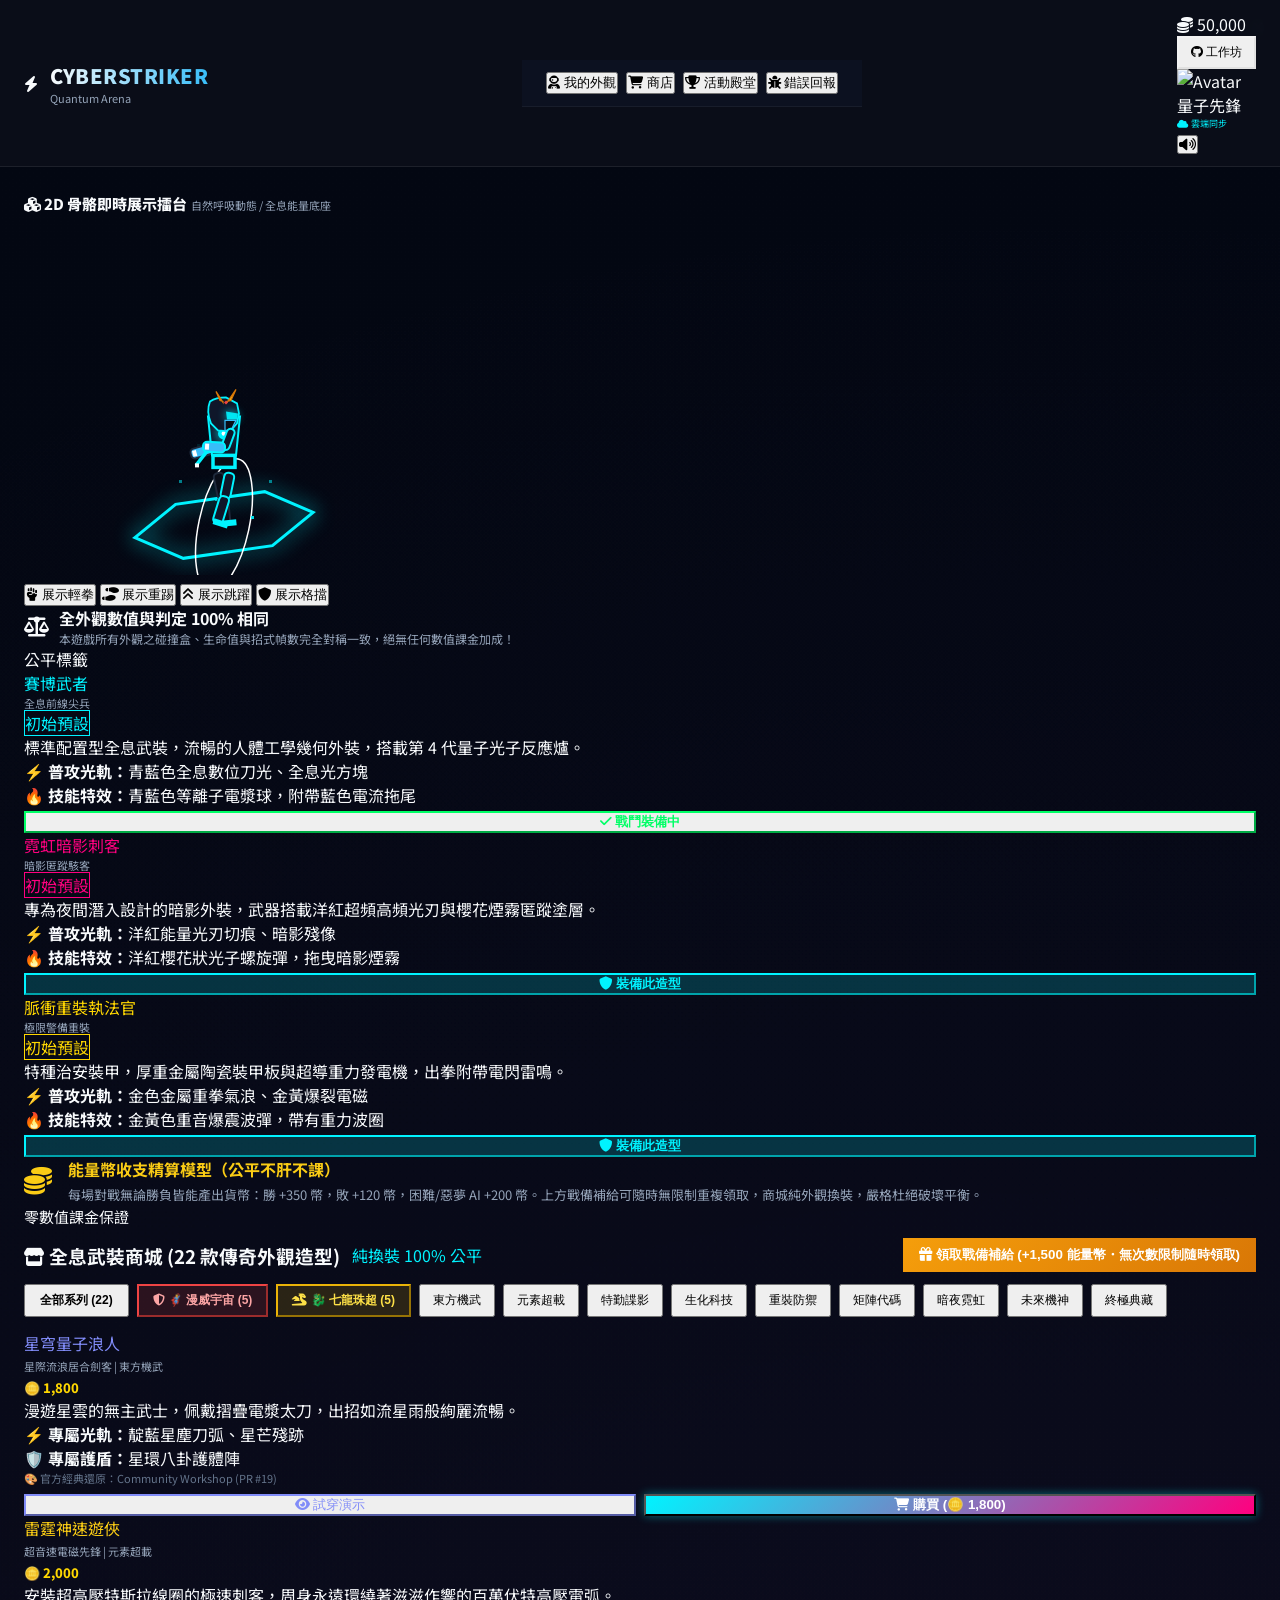
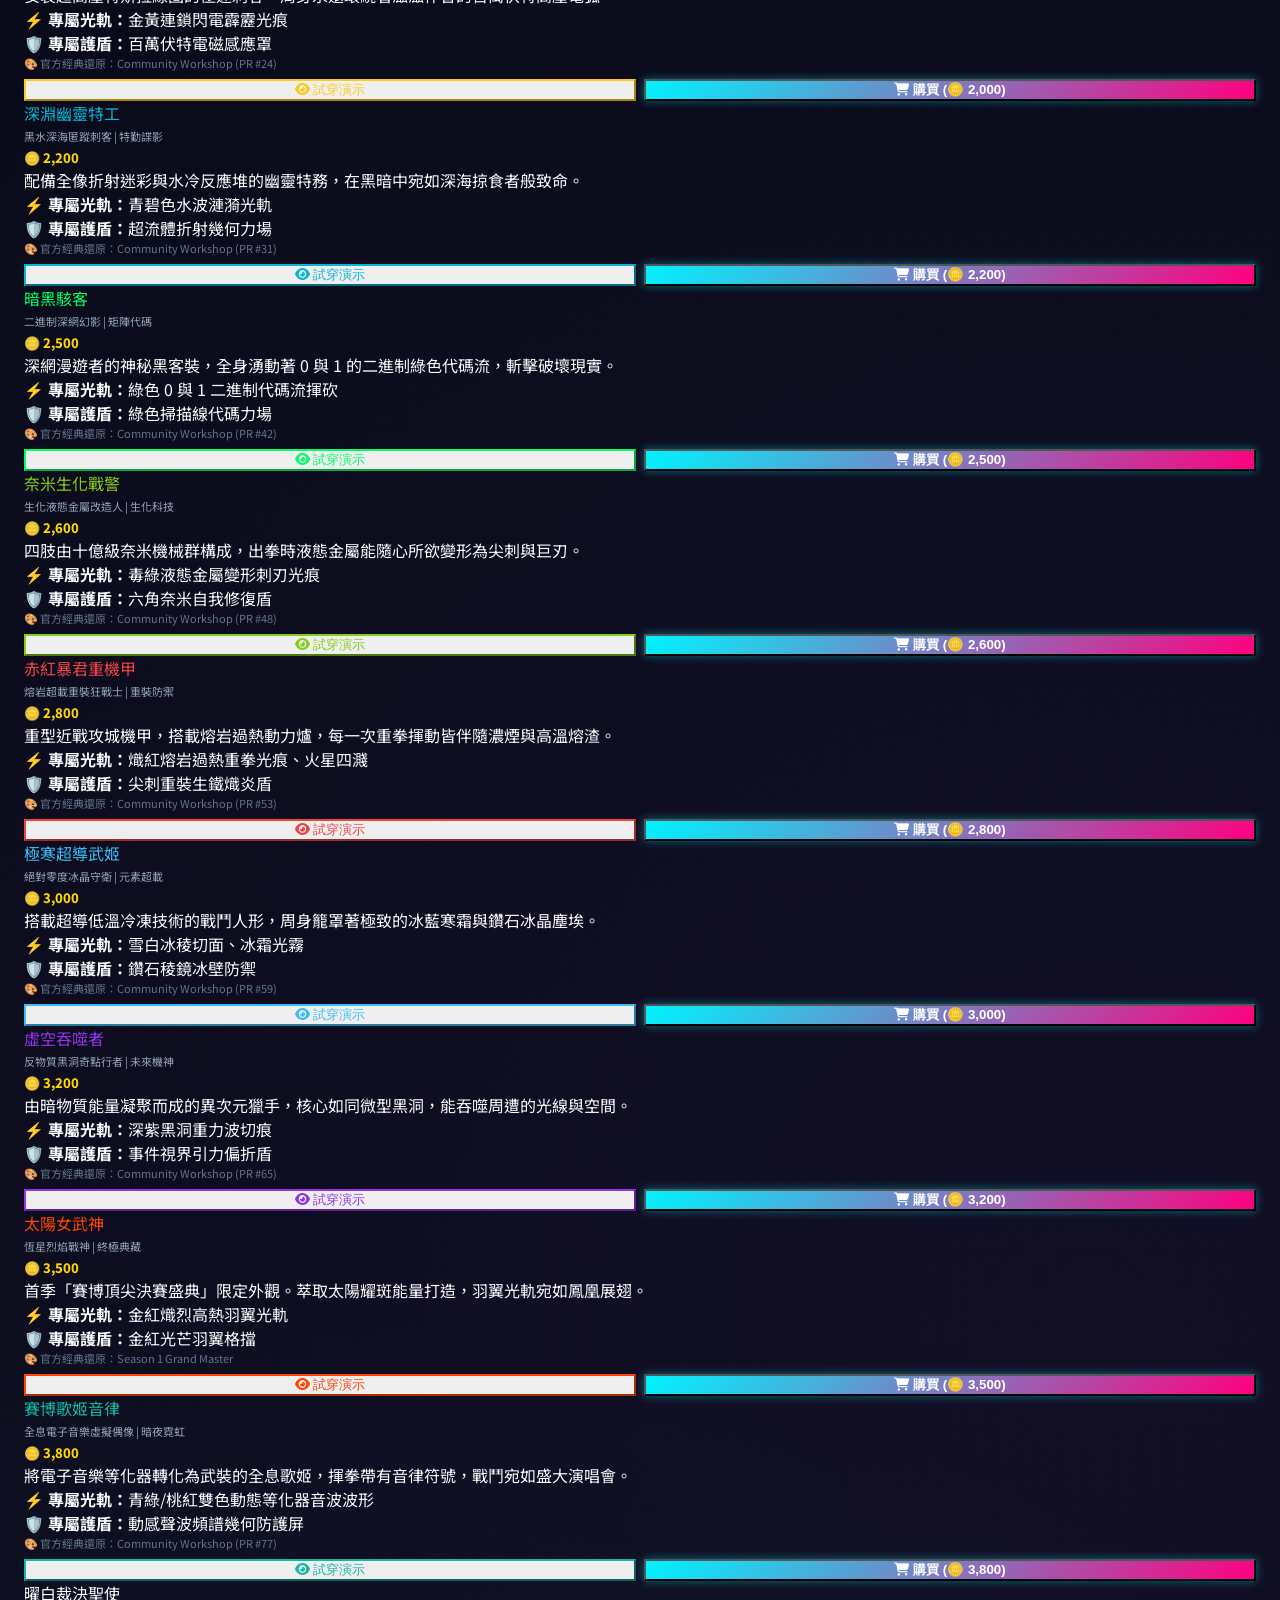
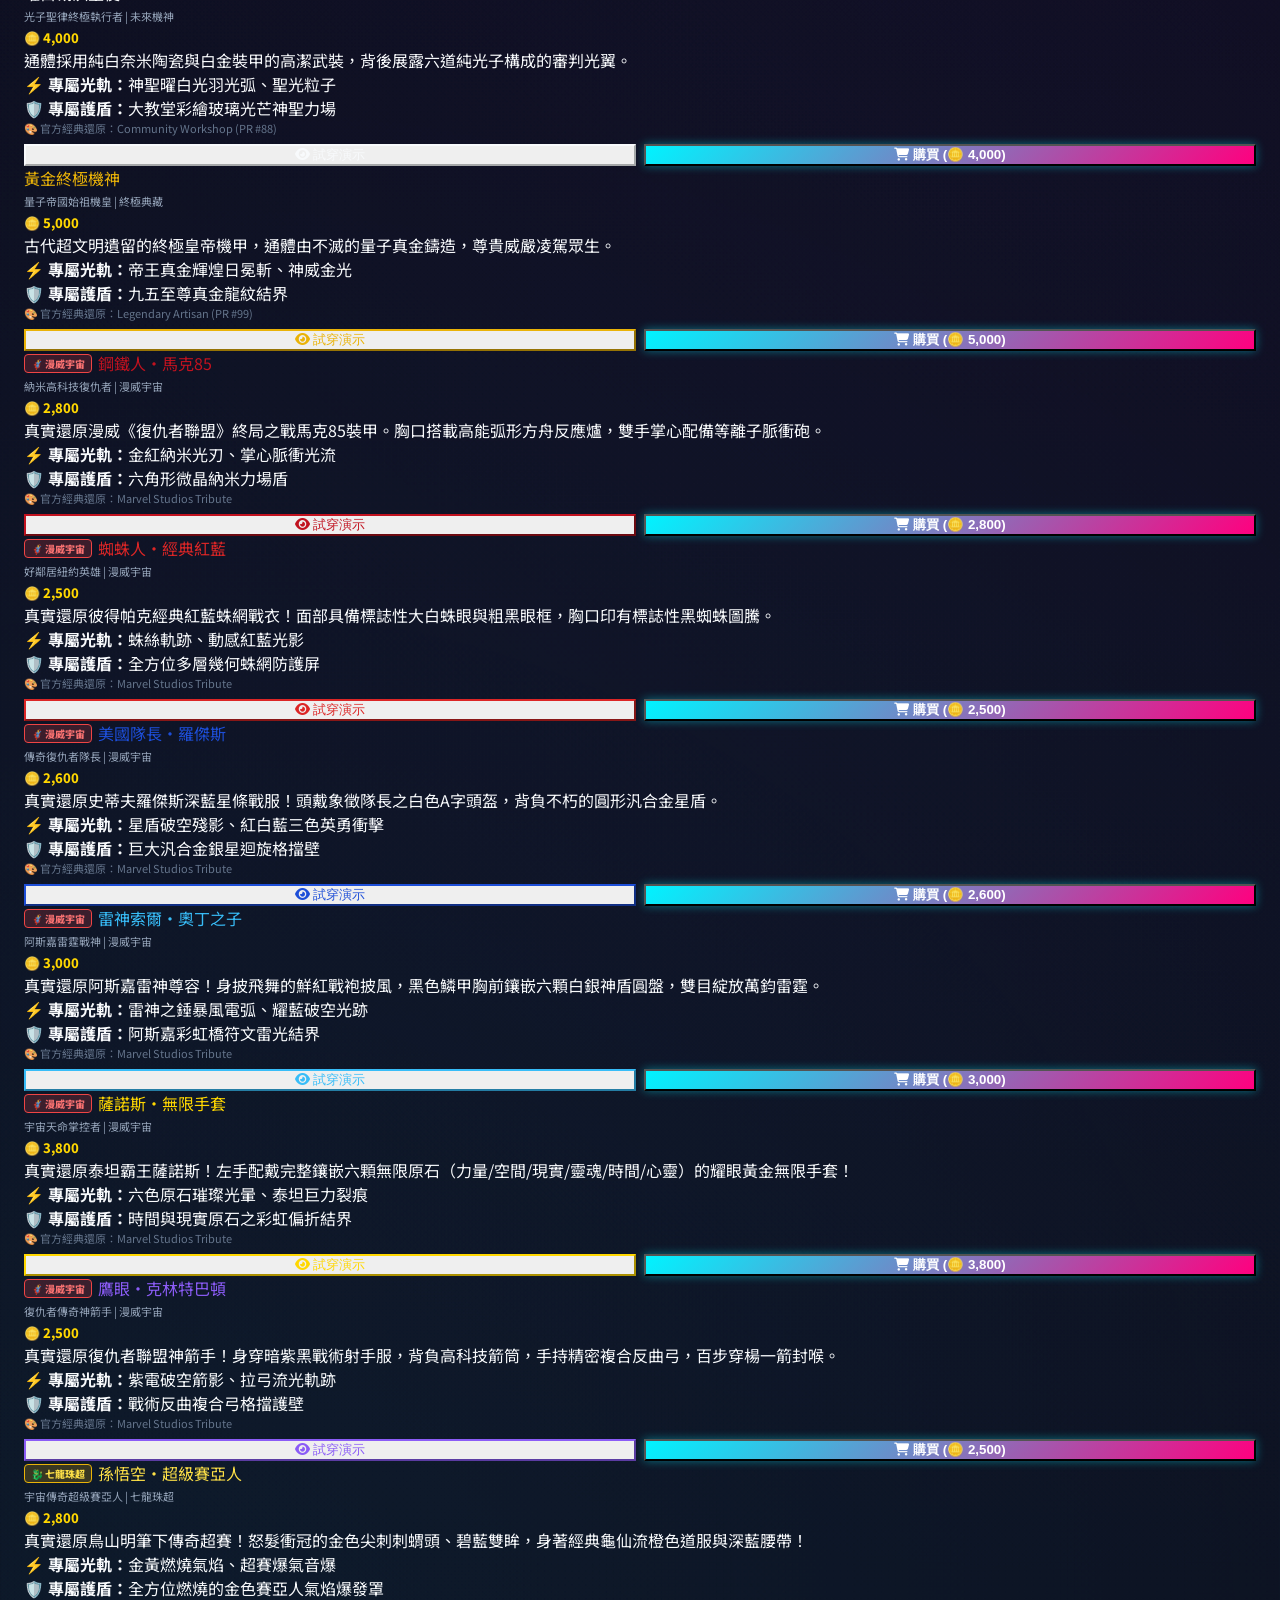
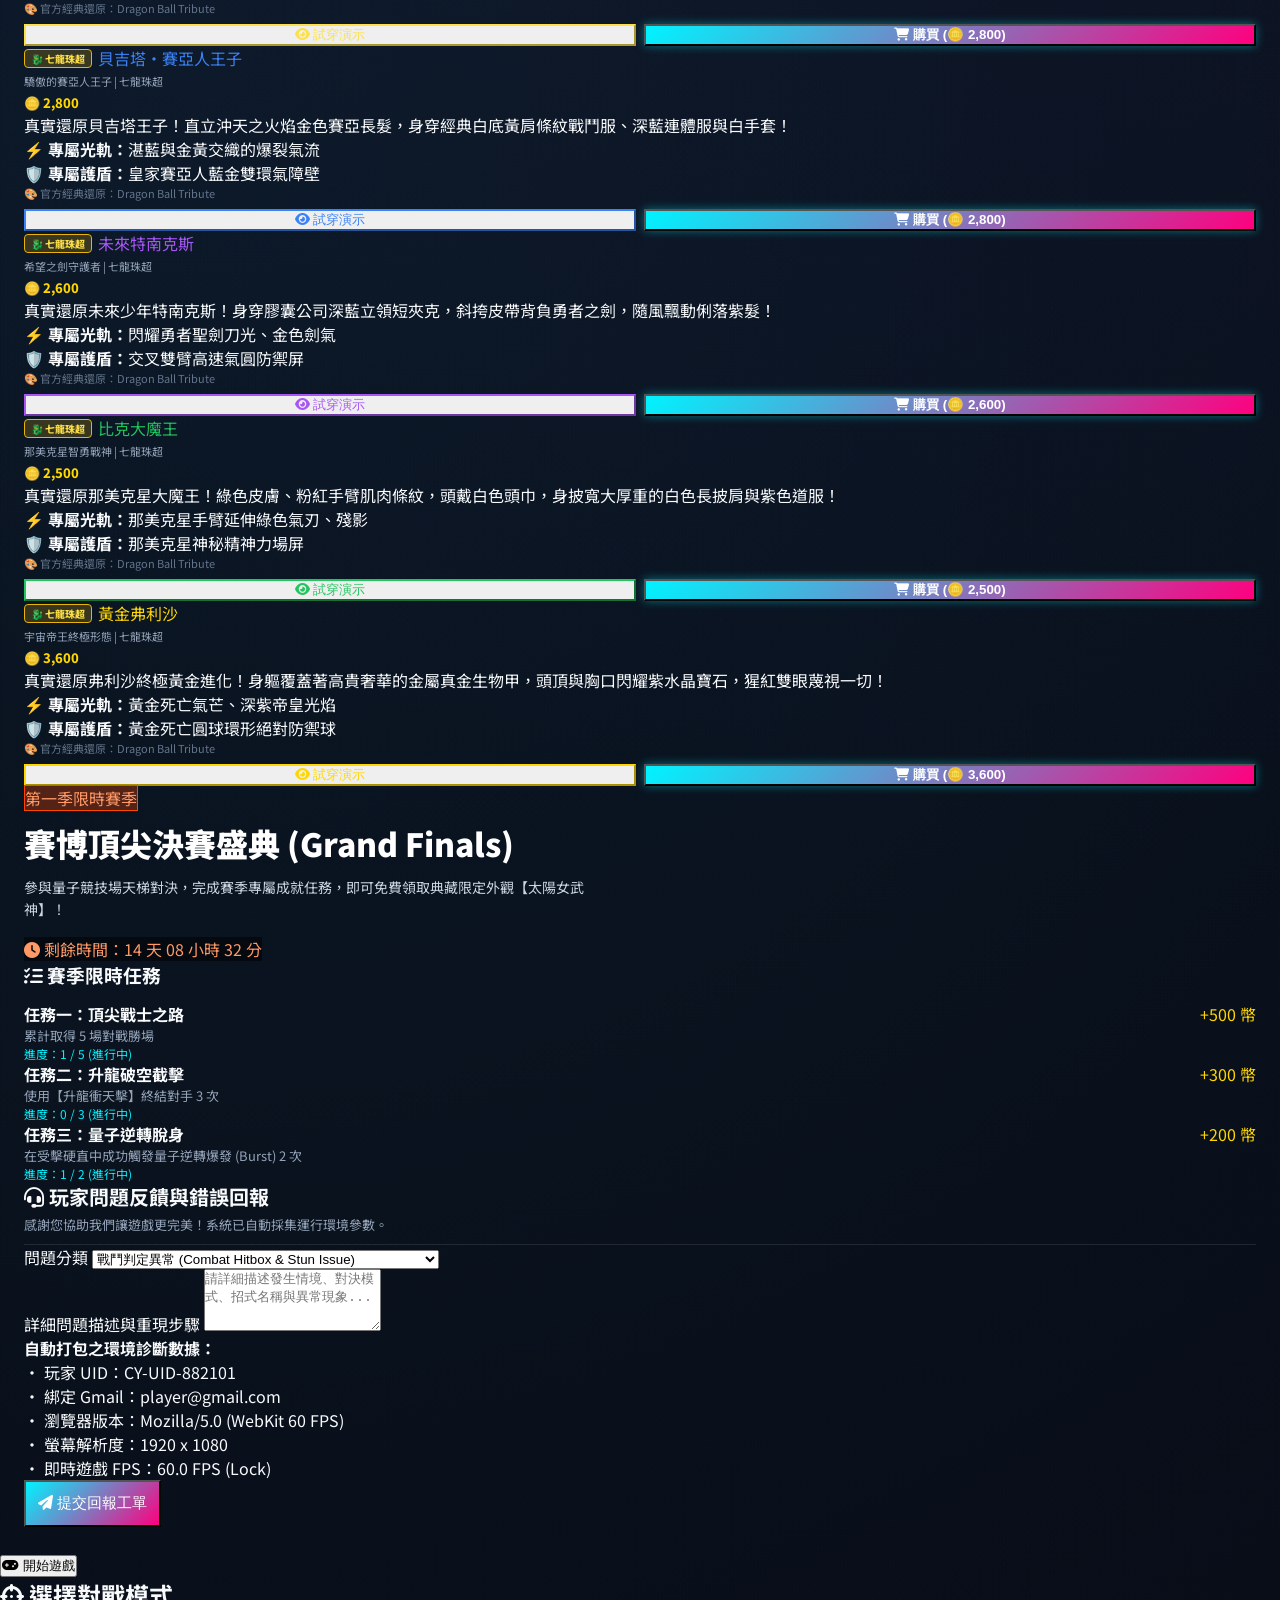
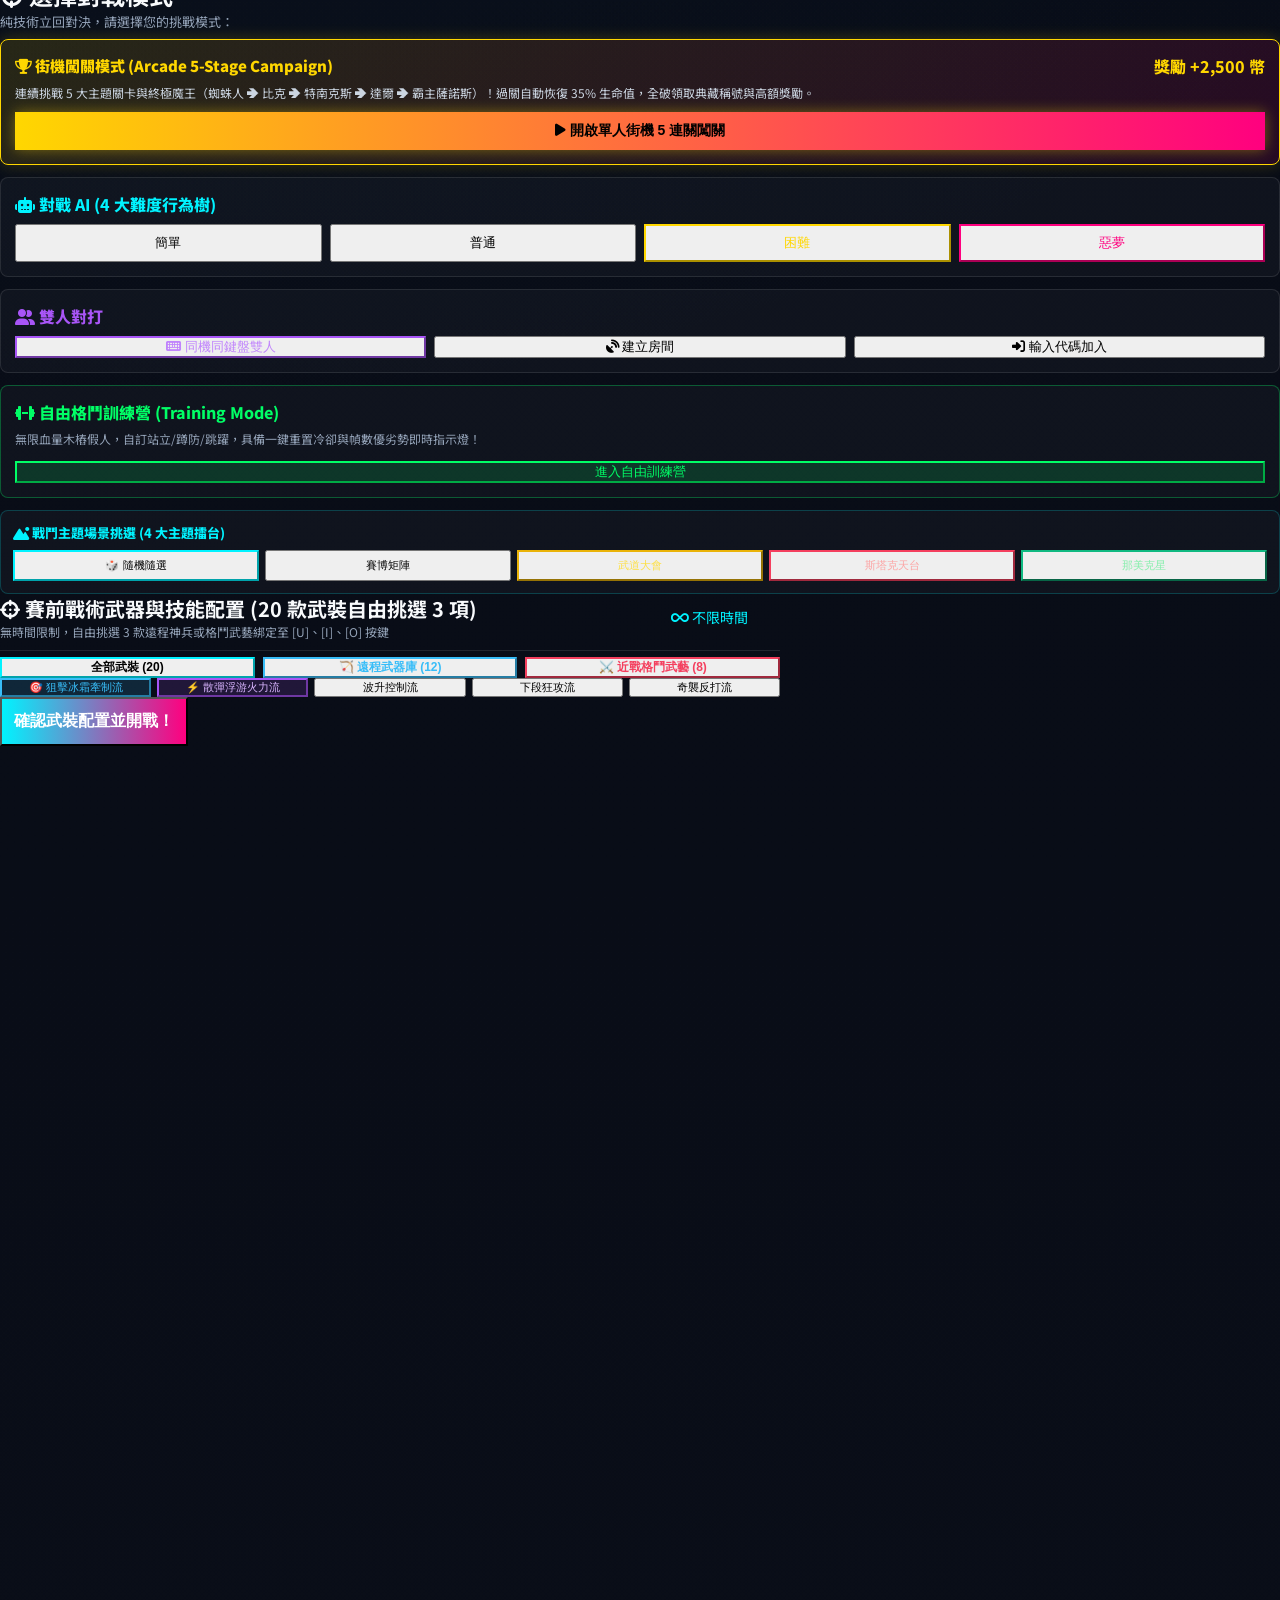
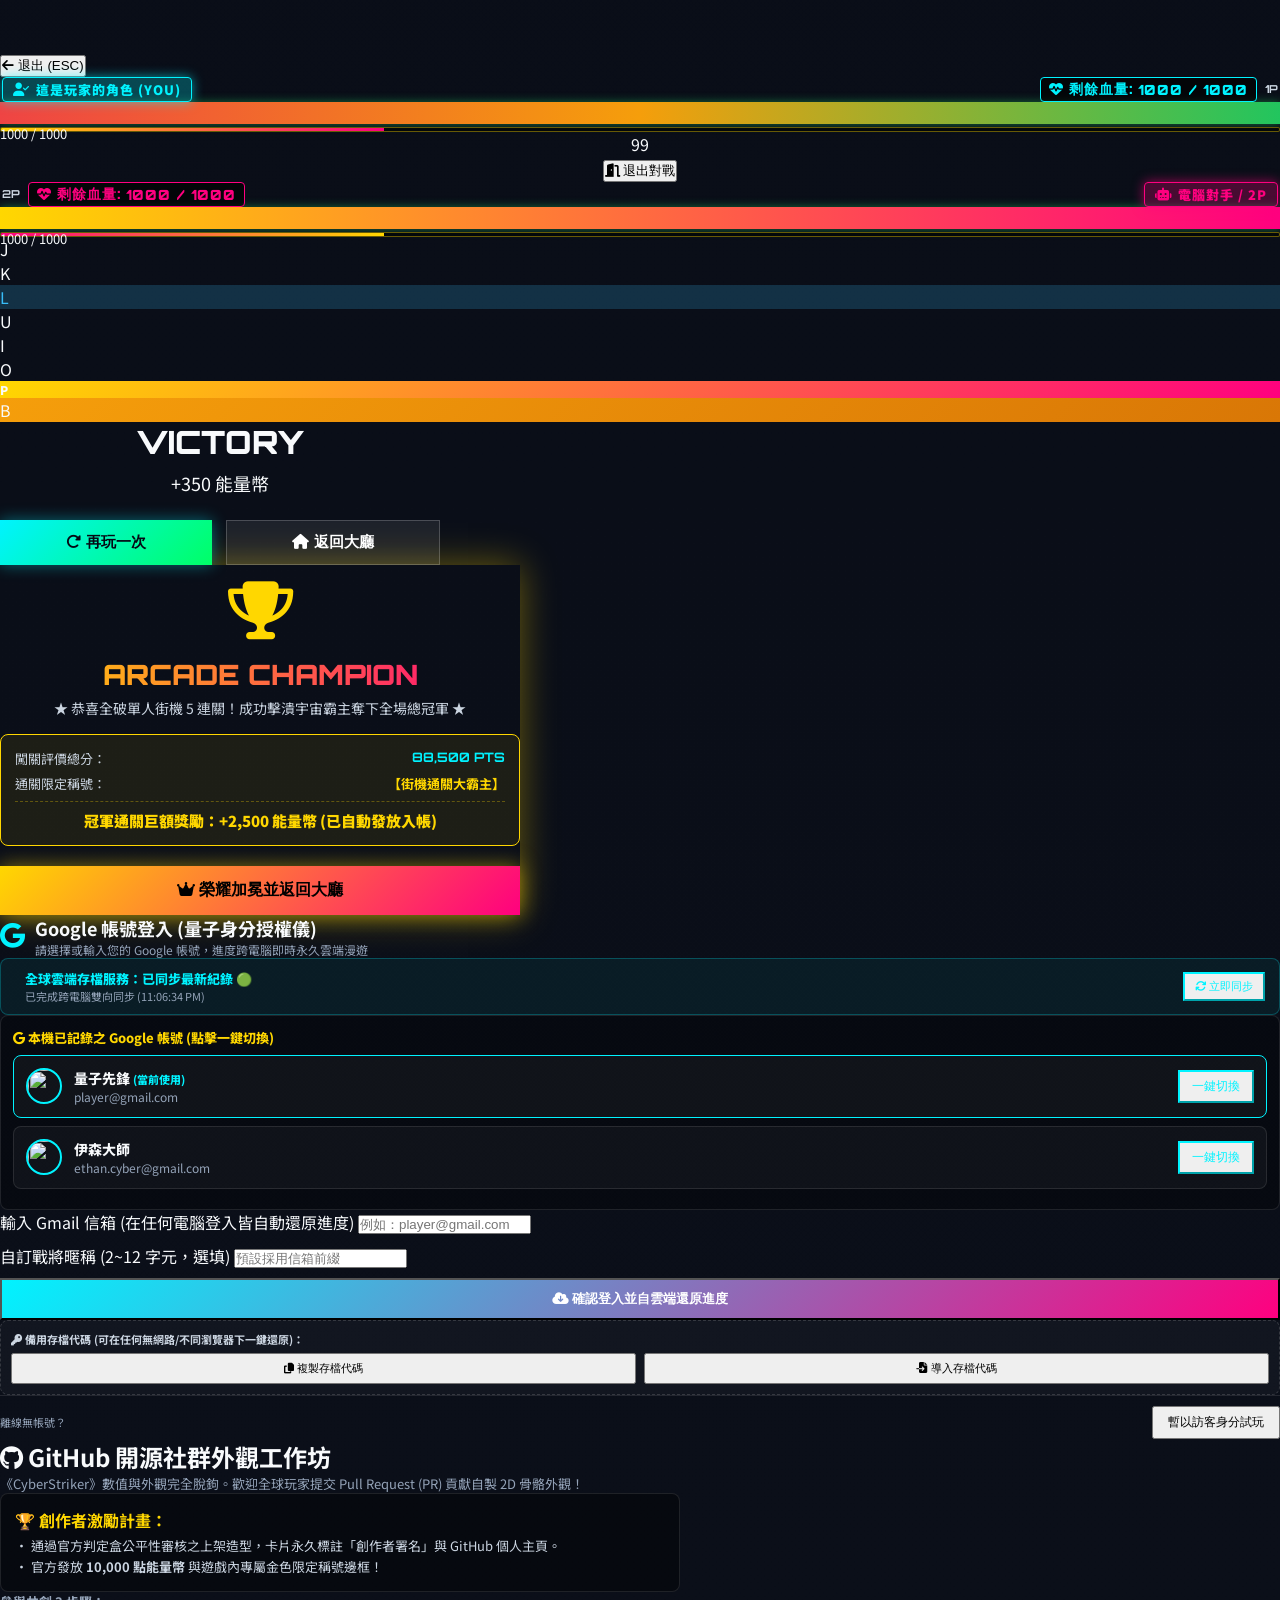
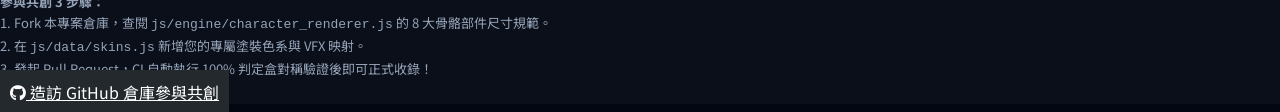
==== commit 9aed783e: "feat: implement 5 major gameplay features - slow-mo KO, 4 battle stages, character super moves, anno" ====
--- a/index.html
+++ b/index.html
@@ -3,21 +3,17 @@
 <head>
   <meta charset="UTF-8">
   <meta name="viewport" content="width=device-width, initial-scale=1.0, maximum-scale=1.0, user-scalable=no">
-  <title>跨次元大亂鬥 3D (Dimension Clash Online 3D) | 全向動作格鬥大亂鬥</title>
-  <meta name="description" content="《跨次元大亂鬥 3D (Dimension Clash Online 3D)》跨平台 3D 動作格鬥大亂鬥網頁遊戲。支援 Google 登入、角色養成、每日獎勵、第一人稱/第三人稱/上方俯瞰視角切換、360 度走位與跳躍！">
+  <title>CyberStriker: Quantum Arena | 賽博衝擊：量子競技場</title>
+  <meta name="description" content="《CyberStriker: Quantum Arena》2D 橫向科技風格鬥競技場。純技術立回，十技自由選三，零數值課金壓制，全憑格鬥硬實力！支援 Google 雙軌登入、量子逆轉爆發、60 FPS 幀數判定與跨裝置存檔。">
 
   <!-- Google Fonts -->
   <link rel="preconnect" href="https://fonts.googleapis.com">
   <link rel="preconnect" href="https://fonts.gstatic.com" crossorigin>
-  <link href="https://fonts.googleapis.com/css2?family=Noto+Sans+TC:wght@400;600;800;900&family=Plus+Jakarta+Sans:wght@500;700;800;900&display=swap" rel="stylesheet">
+  <link href="https://fonts.googleapis.com/css2?family=Noto+Sans+TC:wght@400;600;800;900&family=Orbitron:wght@600;800;900&family=Rajdhani:wght@600;700;800&display=swap" rel="stylesheet">
 
   <!-- FontAwesome Icons -->
   <link rel="stylesheet" href="https://cdnjs.cloudflare.com/ajax/libs/font-awesome/6.5.1/css/all.min.css">
 
-  <!-- Three.js 3D WebGL Library (with CDN fallback) -->
-  <script src="https://cdnjs.cloudflare.com/ajax/libs/three.js/r128/three.min.js"></script>
-  <script>if (typeof THREE === 'undefined') { document.write('<script src="https://unpkg.com/three@0.128.0/build/three.min.js"><\/script>'); }</script>
-
   <!-- Google Identity Services (GIS) Official OAuth SDK -->
   <script src="https://accounts.google.com/gsi/client" async defer></script>
 
@@ -25,428 +21,662 @@
   <script src="https://unpkg.com/peerjs@1.5.2/dist/peerjs.min.js"></script>
 
   <!-- Custom Stylesheet -->
-  <link rel="stylesheet" href="css/style.css?v=20260903_google_quantum_v9">
+  <link rel="stylesheet" href="css/style.css?v=20260909_cyberstriker_v1">
 </head>
 <body>
 
-  <!-- ── 頂部導航欄 (App Header) ── -->
+  <!-- ── 科技網格與微弱掃描線背景 ── -->
+  <div class="cyber-bg-overlay"></div>
+  <div class="scanlines"></div>
+
+  <!-- ── 遊戲前置載入畫面 (Splash & Loading Screen) ── -->
+  <div id="splashScreen" style="position: fixed; top: 0; left: 0; width: 100vw; height: 100vh; background: #040711; z-index: 999; display: flex; flex-direction: column; align-items: center; justify-content: center; transition: opacity 0.5s;">
+    <div style="font-size: 54px; color: #00f3ff; margin-bottom: 20px; animation: pulse-event 1.8s infinite;">
+      <i class="fa-solid fa-shield-halved"></i>
+    </div>
+    <div style="font-family: 'Orbitron', sans-serif; font-size: 28px; font-weight: 900; letter-spacing: 3px; background: linear-gradient(90deg, #00f3ff, #ff007f); -webkit-background-clip: text; -webkit-text-fill-color: transparent; margin-bottom: 8px;">
+      CYBERSTRIKER
+    </div>
+    <div style="font-size: 12px; color: #94a3b8; letter-spacing: 4px; margin-bottom: 36px; text-transform: uppercase;">
+      QUANTUM ARENA
+    </div>
+    <div style="width: 320px; height: 6px; background: rgba(255,255,255,0.1); border-radius: 3px; overflow: hidden; margin-bottom: 14px;">
+      <div id="splashProgressBar" style="width: 0%; height: 100%; background: linear-gradient(90deg, #00f3ff, #ff007f); transition: width 0.1s;"></div>
+    </div>
+    <div id="splashStatusText" style="font-size: 13px; color: #00f3ff; font-family: monospace;">正在初始化量子戰鬥引擎...</div>
+    <div style="position: absolute; bottom: 20px; font-size: 11px; color: #64748b;">
+      本遊戲為公平競技格鬥專案，全外觀數值 100% 相同，絕無數值增益 | V1.0.0-PROD
+    </div>
+  </div>
+
+  <!-- ── 頂部科技 HUD 導航列 ── -->
   <header class="app-header">
-    <div class="logo-container">
-      <div class="logo-icon"><i class="fa-solid fa-cube"></i></div>
-      <div>
-        <span class="logo-title">跨次元大亂鬥 3D</span>
-        <span class="logo-subtitle">Dimension Clash Online 3D</span>
-      </div>
-    </div>
-
-    <div class="user-status-bar">
-      <button class="btn-header" id="dailyRewardBtn" style="background: linear-gradient(135deg, #f59e0b, #d97706);">
-        <i class="fa-solid fa-gift"></i> 每日獎勵
-      </button>
-      <div class="stat-chip gold">
+    <div class="logo-container" onclick="app.switchTab('skins')">
+      <div class="logo-badge">
+        <i class="fa-solid fa-bolt"></i>
+      </div>
+      <div class="logo-text-group">
+        <span class="logo-title">CYBERSTRIKER</span>
+        <span class="logo-subtitle">Quantum Arena</span>
+      </div>
+    </div>
+
+    <!-- 中央四大分頁 -->
+    <nav class="nav-tabs">
+      <button class="nav-tab-btn active" data-tab="skins">
+        <i class="fa-solid fa-user-astronaut"></i> 我的外觀
+      </button>
+      <button class="nav-tab-btn" data-tab="shop">
+        <i class="fa-solid fa-cart-shopping"></i> 商店
+      </button>
+      <button class="nav-tab-btn event-tab" data-tab="events">
+        <i class="fa-solid fa-trophy"></i> 活動殿堂
+      </button>
+      <button class="nav-tab-btn" data-tab="bugs">
+        <i class="fa-solid fa-bug"></i> 錯誤回報
+      </button>
+    </nav>
+
+    <!-- 右側個人資產與徽章 -->
+    <div class="header-right">
+      <div class="stat-capsule" title="當前持有的能量幣餘額（每場對戰無論勝負皆可獲得）">
         <i class="fa-solid fa-coins"></i>
-        <span id="userGoldDisplay">1,500</span>
-      </div>
-      <div class="stat-chip trophy">
+        <span id="userCreditsDisplay">1,200</span>
+      </div>
+
+      <button class="nav-tab-btn" id="workshopOpenBtn" title="GitHub 社群外觀工作坊" style="padding: 6px 12px; font-size: 12px; border-color: rgba(255,255,255,0.2);">
+        <i class="fa-brands fa-github"></i> 工作坊
+      </button>
+
+      <div class="user-badge" id="userBadge" title="量子授權儀：點擊切換 Google 帳號、跨電腦同步或綁定 Gmail">
+        <img src="https://api.dicebear.com/7.x/bottts/svg?seed=QuantumVanguard" id="userAvatarImg" class="user-avatar" alt="Avatar">
+        <div style="display: flex; flex-direction: column;">
+          <span class="user-name" id="userNickDisplay">量子先鋒</span>
+          <div style="display: flex; align-items: center; gap: 4px;">
+            <span id="guestStatusBadge" style="font-size: 9px; color: #ffd700; display: none;">訪客離線</span>
+            <span id="cloudSyncHeaderBadge" style="font-size: 9px; color: #00f3ff; display: inline-flex; align-items: center; gap: 3px;" title="全球雲端存檔服務">
+              <i class="fa-solid fa-cloud"></i> <span>雲端同步</span>
+            </span>
+          </div>
+        </div>
+      </div>
+
+      <button class="icon-btn" id="muteToggleBtn" title="靜音 / 開啟音效">
+        <i class="fa-solid fa-volume-high"></i>
+      </button>
+    </div>
+  </header>
+
+  <!-- ── 主要分頁內容容器 ── -->
+  <main class="main-container">
+
+    <!-- ── 1. 我的外觀 (My Skins) ── -->
+    <section id="view_skins" class="tab-view active">
+      <div class="skins-layout">
+        <!-- 左欄：2D 骨骼即時展示擂台 -->
+        <div class="preview-arena-panel">
+          <div class="arena-title-bar">
+            <span style="font-weight: 800; font-size: 15px; color: var(--primary-cyan);"><i class="fa-solid fa-cubes"></i> 2D 骨骼即時展示擂台</span>
+            <span style="font-size: 11px; color: #94a3b8;">自然呼吸動態 / 全息能量底座</span>
+          </div>
+
+          <div class="pedestal-canvas-wrapper">
+            <canvas id="pedestalCanvas"></canvas>
+          </div>
+
+          <!-- 4 大互動即時預覽動作按鈕 -->
+          <div class="preview-action-group">
+            <button class="preview-btn" id="pedestalPunchBtn">
+              <i class="fa-solid fa-hand-fist"></i> 展示輕拳
+            </button>
+            <button class="preview-btn" id="pedestalKickBtn">
+              <i class="fa-solid fa-shoe-prints"></i> 展示重踢
+            </button>
+            <button class="preview-btn" id="pedestalJumpBtn">
+              <i class="fa-solid fa-angles-up"></i> 展示跳躍
+            </button>
+            <button class="preview-btn" id="pedestalGuardBtn">
+              <i class="fa-solid fa-shield"></i> 展示格擋
+            </button>
+          </div>
+        </div>
+
+        <!-- 右欄：裝備庫清單 -->
+        <div class="skins-inventory-panel">
+          <div class="fair-play-banner">
+            <div style="display: flex; align-items: center; gap: 10px;">
+              <i class="fa-solid fa-scale-balanced" style="color: var(--primary-cyan); font-size: 20px;"></i>
+              <div>
+                <strong style="color: var(--primary-cyan);">全外觀數值與判定 100% 相同</strong>
+                <div style="font-size: 12px; color: var(--text-muted);">本遊戲所有外觀之碰撞盒、生命值與招式幀數完全對稱一致，絕無任何數值課金加成！</div>
+              </div>
+            </div>
+            <span class="skin-tag" style="border: 1px solid var(--primary-cyan); color: var(--primary-cyan);">公平標籤</span>
+          </div>
+
+          <div class="skins-grid" id="skinsGrid">
+            <!-- 動態渲染造型卡片 -->
+          </div>
+        </div>
+      </div>
+    </section>
+
+    <!-- ── 2. 商店 (Shop) ── -->
+    <section id="view_shop" class="tab-view">
+      <div class="shop-layout">
+        <div class="economy-guide-card">
+          <div style="display: flex; align-items: center; gap: 16px;">
+            <i class="fa-solid fa-coins" style="color: var(--accent-gold); font-size: 28px;"></i>
+            <div>
+              <strong style="font-size: 16px; color: var(--accent-gold);">能量幣收支精算模型（公平不肝不課）</strong>
+              <div style="font-size: 13px; color: var(--text-muted); margin-top: 4px;">
+                每場對戰無論勝負皆能產出貨幣：勝 +350 幣，敗 +120 幣，困難/惡夢 AI +200 幣。上方戰備補給可隨時無限制重複領取，商城純外觀換裝，嚴格杜絕破壞平衡。
+              </div>
+            </div>
+          </div>
+          <span class="stat-capsule" style="font-size: 15px;">零數值課金保證</span>
+        </div>
+
+        <div style="display: flex; justify-content: space-between; align-items: center; flex-wrap: wrap; gap: 10px; margin-top: 10px; margin-bottom: 12px;">
+          <div style="display: flex; align-items: center; gap: 12px;">
+            <h3 style="color: var(--primary-cyan); margin-bottom: 0;"><i class="fa-solid fa-store"></i> 全息武裝商城 (22 款傳奇外觀造型)</h3>
+            <span class="skin-tag" style="border-color: #00f3ff; color: #00f3ff;">純換裝 100% 公平</span>
+          </div>
+          <button class="nav-tab-btn" id="dailyRewardClaimBtn" style="background: linear-gradient(135deg, #f59e0b, #d97706); color: #fff; font-weight: 800; border: none; padding: 8px 16px;">
+            <i class="fa-solid fa-gift"></i> 領取戰備補給 (+1,500 能量幣・無次數限制隨時領取)
+          </button>
+        </div>
+
+        <!-- 系列分類標籤 -->
+        <div class="shop-filter-bar" id="shopFilterBar" style="display: flex; gap: 8px; flex-wrap: wrap; margin-bottom: 14px;">
+          <button class="nav-tab-btn shop-filter-btn active" data-series="all" style="font-size: 12px; padding: 6px 14px; font-weight: 700;">全部系列 (22)</button>
+          <button class="nav-tab-btn shop-filter-btn" data-series="漫威宇宙" style="font-size: 12px; padding: 6px 14px; border-color: #ef4444; color: #fca5a5; font-weight: 800; background: rgba(239, 68, 68, 0.15);"><i class="fa-solid fa-shield-halved"></i> 🦸 漫威宇宙 (5)</button>
+          <button class="nav-tab-btn shop-filter-btn" data-series="七龍珠超" style="font-size: 12px; padding: 6px 14px; border-color: #eab308; color: #fde047; font-weight: 800; background: rgba(234, 179, 8, 0.15);"><i class="fa-solid fa-dragon"></i> 🐉 七龍珠超 (5)</button>
+          <button class="nav-tab-btn shop-filter-btn" data-series="東方機武" style="font-size: 12px; padding: 6px 12px;">東方機武</button>
+          <button class="nav-tab-btn shop-filter-btn" data-series="元素超載" style="font-size: 12px; padding: 6px 12px;">元素超載</button>
+          <button class="nav-tab-btn shop-filter-btn" data-series="特勤諜影" style="font-size: 12px; padding: 6px 12px;">特勤諜影</button>
+          <button class="nav-tab-btn shop-filter-btn" data-series="生化科技" style="font-size: 12px; padding: 6px 12px;">生化科技</button>
+          <button class="nav-tab-btn shop-filter-btn" data-series="重裝防禦" style="font-size: 12px; padding: 6px 12px;">重裝防禦</button>
+          <button class="nav-tab-btn shop-filter-btn" data-series="矩陣代碼" style="font-size: 12px; padding: 6px 12px;">矩陣代碼</button>
+          <button class="nav-tab-btn shop-filter-btn" data-series="暗夜霓虹" style="font-size: 12px; padding: 6px 12px;">暗夜霓虹</button>
+          <button class="nav-tab-btn shop-filter-btn" data-series="未來機神" style="font-size: 12px; padding: 6px 12px;">未來機神</button>
+          <button class="nav-tab-btn shop-filter-btn" data-series="終極典藏" style="font-size: 12px; padding: 6px 12px;">終極典藏</button>
+        </div>
+
+        <div class="skins-grid" id="shopGrid">
+          <!-- 動態渲染商店造型商品 -->
+        </div>
+      </div>
+    </section>
+
+    <!-- ── 3. 活動殿堂 (Event Hall) ── -->
+    <section id="view_events" class="tab-view">
+      <div class="event-hero-banner">
+        <div style="max-width: 600px;">
+          <span class="skin-tag" style="background: rgba(255,69,0,0.3); border: 1px solid #ff4500; color: #ff9966;">第一季限時賽季</span>
+          <h2 style="font-size: 32px; font-weight: 900; margin: 10px 0; color: #fff;">賽博頂尖決賽盛典 (Grand Finals)</h2>
+          <p style="color: #cbd5e1; font-size: 14px; line-height: 1.6; margin-bottom: 16px;">
+            參與量子競技場天梯對決，完成賽季專屬成就任務，即可免費領取典藏限定外觀【太陽女武神】！
+          </p>
+          <div style="display: flex; gap: 12px; align-items: center;">
+            <span class="stat-capsule" style="background: rgba(0,0,0,0.5); border-color: #ff4500; color: #ff9966;">
+              <i class="fa-solid fa-clock"></i> 剩餘時間：14 天 08 小時 32 分
+            </span>
+          </div>
+        </div>
+      </div>
+
+      <h3 style="color: var(--primary-cyan); margin-bottom: 14px;"><i class="fa-solid fa-list-check"></i> 賽季限時任務</h3>
+      <div class="event-quests-list">
+        <div class="quest-card">
+          <div style="display: flex; justify-content: space-between;">
+            <strong>任務一：頂尖戰士之路</strong>
+            <span style="color: #ffd700;">+500 幣</span>
+          </div>
+          <div style="font-size: 13px; color: #94a3b8;">累計取得 5 場對戰勝場</div>
+          <div style="font-size: 12px; color: #00f3ff;">進度：1 / 5 (進行中)</div>
+        </div>
+        <div class="quest-card">
+          <div style="display: flex; justify-content: space-between;">
+            <strong>任務二：升龍破空截擊</strong>
+            <span style="color: #ffd700;">+300 幣</span>
+          </div>
+          <div style="font-size: 13px; color: #94a3b8;">使用【升龍衝天擊】終結對手 3 次</div>
+          <div style="font-size: 12px; color: #00f3ff;">進度：0 / 3 (進行中)</div>
+        </div>
+        <div class="quest-card">
+          <div style="display: flex; justify-content: space-between;">
+            <strong>任務三：量子逆轉脫身</strong>
+            <span style="color: #ffd700;">+200 幣</span>
+          </div>
+          <div style="font-size: 13px; color: #94a3b8;">在受擊硬直中成功觸發量子逆轉爆發 (Burst) 2 次</div>
+          <div style="font-size: 12px; color: #00f3ff;">進度：1 / 2 (進行中)</div>
+        </div>
+      </div>
+    </section>
+
+    <!-- ── 4. 錯誤回報 (Bug Report) ── -->
+    <section id="view_bugs" class="tab-view">
+      <form class="bug-report-form" id="bugReportForm">
+        <div style="border-bottom: 1px solid rgba(255,255,255,0.1); padding-bottom: 10px;">
+          <h2 style="font-size: 20px; color: var(--primary-cyan);"><i class="fa-solid fa-headset"></i> 玩家問題反饋與錯誤回報</h2>
+          <p style="font-size: 13px; color: #94a3b8; margin-top: 4px;">感謝您協助我們讓遊戲更完美！系統已自動採集運行環境參數。</p>
+        </div>
+
+        <div class="form-group">
+          <label class="form-label">問題分類</label>
+          <select class="form-select" id="bugCategorySelect" required>
+            <option value="combat">戰鬥判定異常 (Combat Hitbox & Stun Issue)</option>
+            <option value="visual">畫面視覺錯誤 (Visual / Animation Glitch)</option>
+            <option value="auth">Google 登入與存檔問題 (Auth & Cloud Save Issue)</option>
+            <option value="balance">遊戲平衡與建議 (Game Balance & Feature Suggestion)</option>
+          </select>
+        </div>
+
+        <div class="form-group">
+          <label class="form-label">詳細問題描述與重現步驟</label>
+          <textarea class="form-textarea" rows="4" placeholder="請詳細描述發生情境、對決模式、招式名稱與異常現象..." required></textarea>
+        </div>
+
+        <!-- 系統自動採集環境參數 -->
+        <div class="telemetry-display">
+          <div><strong>自動打包之環境診斷數據：</strong></div>
+          <div>• 玩家 UID：<span id="telemetryUid">CY-UID-882101</span></div>
+          <div>• 綁定 Gmail：<span id="telemetryEmail">player@gmail.com</span></div>
+          <div>• 瀏覽器版本：<span id="telemetryUA">Mozilla/5.0 (WebKit 60 FPS)</span></div>
+          <div>• 螢幕解析度：<span id="telemetryScreen">1920 x 1080</span></div>
+          <div>• 即時遊戲 FPS：<span id="telemetryFps">60.0 FPS (Lock)</span></div>
+        </div>
+
+        <button type="submit" class="nav-tab-btn" style="background: linear-gradient(135deg, #00f3ff, #ff007f); color: #fff; padding: 12px; justify-content: center; font-size: 15px;">
+          <i class="fa-solid fa-paper-plane"></i> 提交回報工單
+        </button>
+      </form>
+    </section>
+
+  </main>
+
+  <!-- ── 常駐右下角開始按鈕 (FAB) ── -->
+  <button class="fab-start-btn" id="fabStartBtn" title="點擊展開模式選擇對話框">
+    <i class="fa-solid fa-gamepad"></i> 開始遊戲
+  </button>
+
+  <!-- ── 模式選擇對話框 (Mode Select Modal) ── -->
+  <div class="modal-overlay" id="modeSelectModal">
+    <div class="modal-card">
+      <button class="modal-close-btn">&times;</button>
+      <h2 style="color: var(--primary-cyan);"><i class="fa-solid fa-crosshairs"></i> 選擇對戰模式</h2>
+      <p style="font-size: 13px; color: var(--text-muted);">純技術立回對決，請選擇您的挑戰模式：</p>
+
+      <div style="display: flex; flex-direction: column; gap: 12px; margin-top: 8px;">
+        <!-- 0. 單人街機 5 連關闖關模式 (Arcade Mode) -->
+        <div style="background: linear-gradient(135deg, rgba(255,215,0,0.12), rgba(255,0,127,0.12)); border: 1.5px solid #ffd700; border-radius: 8px; padding: 14px; box-shadow: 0 0 16px rgba(255,215,0,0.2);">
+          <div style="display: flex; justify-content: space-between; align-items: center; margin-bottom: 6px;">
+            <div style="font-weight: 900; font-size: 15px; color: #ffd700;"><i class="fa-solid fa-trophy"></i> 街機闖關模式 (Arcade 5-Stage Campaign)</div>
+            <span class="skin-tag" style="border-color: #ffd700; color: #ffd700; font-weight: 800;">獎勵 +2,500 幣</span>
+          </div>
+          <div style="font-size: 12px; color: #cbd5e1; margin-bottom: 10px; line-height: 1.5;">
+            連續挑戰 5 大主題關卡與終極魔王（蜘蛛人 ➔ 比克 ➔ 特南克斯 ➔ 達爾 ➔ 霸主薩諾斯）！過關自動恢復 35% 生命值，全破領取典藏稱號與高額獎勵。
+          </div>
+          <button class="nav-tab-btn" id="startArcadeModeBtn" style="width: 100%; justify-content: center; background: linear-gradient(90deg, #ffd700, #ff007f); color: #000; font-weight: 900; font-size: 14px; border: none; padding: 10px; box-shadow: 0 0 14px rgba(255, 215, 0, 0.4);">
+            <i class="fa-solid fa-play"></i> 開啟單人街機 5 連關闖關
+          </button>
+        </div>
+
+        <!-- 1. 對戰 AI -->
+        <div style="background: rgba(255,255,255,0.03); border: 1px solid rgba(255,255,255,0.1); border-radius: 8px; padding: 14px;">
+          <div style="font-weight: 800; margin-bottom: 8px; color: #00f3ff;"><i class="fa-solid fa-robot"></i> 對戰 AI (4 大難度行為樹)</div>
+          <div style="display: grid; grid-template-columns: repeat(4, 1fr); gap: 8px;">
+            <button class="nav-tab-btn select-ai-btn" data-diff="easy" style="justify-content: center; padding: 8px 4px;">簡單</button>
+            <button class="nav-tab-btn select-ai-btn" data-diff="normal" style="justify-content: center; padding: 8px 4px;">普通</button>
+            <button class="nav-tab-btn select-ai-btn" data-diff="hard" style="justify-content: center; padding: 8px 4px; border-color: #ffd700; color: #ffd700;">困難</button>
+            <button class="nav-tab-btn select-ai-btn" data-diff="nightmare" style="justify-content: center; padding: 8px 4px; border-color: #ff007f; color: #ff007f;">惡夢</button>
+          </div>
+        </div>
+
+        <!-- 2. 雙人對打 -->
+        <div style="background: rgba(255,255,255,0.03); border: 1px solid rgba(255,255,255,0.1); border-radius: 8px; padding: 14px;">
+          <div style="font-weight: 800; margin-bottom: 8px; color: #a855f7;"><i class="fa-solid fa-user-group"></i> 雙人對打</div>
+          <div style="display: flex; gap: 8px;">
+            <button class="nav-tab-btn" id="selectLocal2pBtn" style="flex: 1; justify-content: center; border-color: #a855f7; color: #c084fc;">
+              <i class="fa-solid fa-keyboard"></i> 同機同鍵盤雙人
+            </button>
+            <button class="nav-tab-btn" id="hostRoomBtn" style="flex: 1; justify-content: center;">
+              <i class="fa-solid fa-satellite-dish"></i> 建立房間
+            </button>
+            <button class="nav-tab-btn" id="joinRoomBtn" style="flex: 1; justify-content: center;">
+              <i class="fa-solid fa-right-to-bracket"></i> 輸入代碼加入
+            </button>
+          </div>
+        </div>
+
+        <!-- 3. 自由格鬥訓練營 -->
+        <div style="background: rgba(255,255,255,0.03); border: 1px solid rgba(0,255,102,0.3); border-radius: 8px; padding: 14px;">
+          <div style="font-weight: 800; margin-bottom: 6px; color: #00ff66;"><i class="fa-solid fa-dumbbell"></i> 自由格鬥訓練營 (Training Mode)</div>
+          <div style="font-size: 12px; color: #94a3b8; margin-bottom: 10px;">無限血量木樁假人，自訂站立/蹲防/跳躍，具備一鍵重置冷卻與幀數優劣勢即時指示燈！</div>
+          <button class="nav-tab-btn" id="selectTrainingBtn" style="width: 100%; justify-content: center; background: rgba(0,255,102,0.15); border-color: #00ff66; color: #00ff66;">
+            進入自由訓練營
+          </button>
+        </div>
+
+        <!-- 4. 戰鬥主題場景自選 (Battle Stage Selection) -->
+        <div style="background: rgba(255,255,255,0.03); border: 1px solid rgba(0,243,255,0.2); border-radius: 8px; padding: 12px;">
+          <div style="font-weight: 800; font-size: 13px; margin-bottom: 8px; color: #00f3ff;"><i class="fa-solid fa-mountain-sun"></i> 戰鬥主題場景挑選 (4 大主題擂台)</div>
+          <div style="display: grid; grid-template-columns: repeat(5, 1fr); gap: 6px;" id="stageSelectButtons">
+            <button class="nav-tab-btn stage-select-btn active" data-stage="random" style="justify-content: center; padding: 6px 2px; font-size: 11px; border-color: #00f3ff;">🎲 隨機隨選</button>
+            <button class="nav-tab-btn stage-select-btn" data-stage="stage_cyber_matrix" style="justify-content: center; padding: 6px 2px; font-size: 11px;">賽博矩陣</button>
+            <button class="nav-tab-btn stage-select-btn" data-stage="stage_tenkaichi" style="justify-content: center; padding: 6px 2px; font-size: 11px; border-color: #eab308; color: #fde047;">武道大會</button>
+            <button class="nav-tab-btn stage-select-btn" data-stage="stage_stark_tower" style="justify-content: center; padding: 6px 2px; font-size: 11px; border-color: #f43f5e; color: #fca5a5;">斯塔克天台</button>
+            <button class="nav-tab-btn stage-select-btn" data-stage="stage_namek" style="justify-content: center; padding: 6px 2px; font-size: 11px; border-color: #10b981; color: #86efac;">那美克星</button>
+          </div>
+        </div>
+      </div>
+    </div>
+  </div>
+
+  <!-- ── 賽前戰術配技視窗 (Loadout Modal - 無時間限制) ── -->
+  <div class="modal-overlay" id="loadoutModal">
+    <div class="modal-card" style="max-width: 780px;">
+      <button class="modal-close-btn">&times;</button>
+      <div style="display: flex; justify-content: space-between; align-items: center; border-bottom: 1px solid rgba(255,255,255,0.1); padding-bottom: 10px; padding-right: 32px;">
+        <div>
+          <h2 style="font-size: 20px; color: var(--primary-cyan);"><i class="fa-solid fa-crosshairs"></i> 賽前戰術武器與技能配置 (20 款武裝自由挑選 3 項)</h2>
+          <div style="font-size: 12px; color: #94a3b8;">無時間限制，自由挑選 3 款遠程神兵或格鬥武藝綁定至 [U]、[I]、[O] 按鍵</div>
+        </div>
+        <div class="stat-capsule" style="font-size: 14px; border-color: #00f3ff; color: #00f3ff;">
+          <i class="fa-solid fa-infinity"></i> 不限時間
+        </div>
+      </div>
+
+      <!-- 武裝分類篩選標籤 (全部武裝 / 遠程武器庫 / 近戰格鬥武藝) -->
+      <div style="display: flex; gap: 8px; margin-top: 6px;">
+        <button class="nav-tab-btn loadout-filter-btn active" data-filter="all" style="flex: 1; justify-content: center; font-size: 12px; font-weight: 700; border-color: #00f3ff;">全部武裝 (20)</button>
+        <button class="nav-tab-btn loadout-filter-btn" data-filter="ranged" style="flex: 1; justify-content: center; font-size: 12px; font-weight: 700; border-color: #38bdf8; color: #38bdf8;">🏹 遠程武器庫 (12)</button>
+        <button class="nav-tab-btn loadout-filter-btn" data-filter="melee" style="flex: 1; justify-content: center; font-size: 12px; font-weight: 700; border-color: #f43f5e; color: #f43f5e;">⚔️ 近戰格鬥武藝 (8)</button>
+      </div>
+
+      <!-- 戰術流派快捷選擇 -->
+      <div style="display: flex; gap: 6px; flex-wrap: wrap;">
+        <button class="nav-tab-btn archetype-btn" data-arch="sniper_freeze" style="flex: 1; min-width: 120px; justify-content: center; font-size: 11px; background: rgba(56, 189, 248, 0.15); border-color: #38bdf8; color: #38bdf8;">🎯 狙擊冰霜牽制流</button>
+        <button class="nav-tab-btn archetype-btn" data-arch="shotgun_funnel" style="flex: 1; min-width: 120px; justify-content: center; font-size: 11px; background: rgba(168, 85, 247, 0.15); border-color: #a855f7; color: #d8b4fe;">⚡ 散彈浮游火力流</button>
+        <button class="nav-tab-btn archetype-btn" data-arch="wave_dp" style="flex: 1; min-width: 100px; justify-content: center; font-size: 11px;">波升控制流</button>
+        <button class="nav-tab-btn archetype-btn" data-arch="low_rush" style="flex: 1; min-width: 100px; justify-content: center; font-size: 11px;">下段狂攻流</button>
+        <button class="nav-tab-btn archetype-btn" data-arch="counter_cross" style="flex: 1; min-width: 100px; justify-content: center; font-size: 11px;">奇襲反打流</button>
+      </div>
+
+      <div style="display: grid; grid-template-columns: repeat(2, 1fr); gap: 8px; max-height: 380px; overflow-y: auto;" id="loadoutSkillsGrid">
+        <!-- 動態渲染 20 款武裝技能卡片 -->
+      </div>
+
+      <button class="nav-tab-btn" id="confirmLoadoutBtn" style="background: linear-gradient(90deg, #00f3ff, #ff007f); color: #fff; justify-content: center; padding: 12px; font-size: 16px; font-weight: bold;">
+        確認武裝配置並開戰！
+      </button>
+    </div>
+  </div>
+
+  <!-- ── 戰鬥全螢幕畫面 (Battle Screen) ── -->
+  <div id="battleScreen">
+    <canvas id="gameCanvas"></canvas>
+
+    <!-- 常駐戰鬥返回/退出按鈕 (左上角) -->
+    <button class="battle-corner-exit-btn" id="battleCornerExitBtn" title="退出對戰 / 返回大廳 (按 ESC 鍵亦可退出)">
+      <i class="fa-solid fa-arrow-left"></i> 退出 (ESC)
+    </button>
+
+    <!-- 頂部 HUD (血條、計時、爆發槽) -->
+    <div class="battle-hud-top">
+      <!-- 1P HUD (玩家) -->
+      <div class="fighter-hud-box">
+        <div style="display: flex; align-items: center; justify-content: space-between; padding: 0 2px;">
+          <span class="hud-role-badge player-role" style="background: rgba(0, 243, 255, 0.25); border: 1.5px solid #00f3ff; color: #00f3ff; font-weight: 900; font-size: 13px; padding: 2px 10px; border-radius: 4px; box-shadow: 0 0 12px rgba(0, 243, 255, 0.6); letter-spacing: 1px; display: inline-flex; align-items: center; gap: 6px;">
+            <i class="fa-solid fa-user-check"></i> 這是玩家的角色 (YOU)
+          </span>
+          <div style="display: flex; align-items: center; gap: 8px;">
+            <div id="p1HpBigDisplay" style="font-size: 14px; font-weight: 900; color: #00f3ff; font-family: 'Orbitron', monospace; letter-spacing: 1px; background: rgba(0,0,0,0.65); border: 1.5px solid #00f3ff; border-radius: 4px; padding: 2px 8px; display: inline-flex; align-items: center; gap: 5px;">
+              <i class="fa-solid fa-heart-pulse"></i> 剩餘血量: <span id="p1HpBigText">1000 / 1000</span>
+            </div>
+            <span id="p1NameDisplay" style="font-size: 11px; color: #cbd5e1; font-family: 'Orbitron', sans-serif; font-weight: 700;">1P</span>
+          </div>
+        </div>
+        <div class="hp-bar-outer" style="height: 22px;">
+          <div class="hp-bar-fill" id="p1HpFill"></div>
+          <div class="hp-text-val" id="p1HpText" style="font-size: 13px;">1000 / 1000</div>
+        </div>
+        <div class="burst-meter-box" style="left: 0;">
+          <div class="burst-meter-fill" id="p1BurstFill"></div>
+        </div>
+        <div class="super-meter-box" style="width: 100%; height: 5px; background: rgba(0,0,0,0.65); border-radius: 2px; overflow: hidden; border: 1px solid rgba(255,215,0,0.4); margin-top: 3px;" title="終極必殺能量槽 (滿值或殘血覺醒時可按 [P] 或 [SUPER] 發動奧義)">
+          <div class="super-meter-fill" id="p1SuperFill" style="width: 30%; height: 100%; background: linear-gradient(90deg, #ffd700, #ff007f); transition: width 0.1s;"></div>
+        </div>
+      </div>
+
+      <!-- 中央 99s 倒數計時、街機關卡指示與中置退出按鈕 -->
+      <div style="display: flex; flex-direction: column; align-items: center; gap: 4px; pointer-events: auto;">
+        <div id="arcadeStageBadge" style="display: none; font-size: 11px; font-weight: 900; color: #ffd700; font-family: 'Orbitron', sans-serif; background: rgba(0,0,0,0.75); border: 1.5px solid #ffd700; border-radius: 4px; padding: 2px 8px; letter-spacing: 1px; box-shadow: 0 0 10px rgba(255,215,0,0.5);">
+          <i class="fa-solid fa-trophy"></i> STAGE 1 / 5
+        </div>
+        <div class="round-timer-box" id="roundTimerText">99</div>
+        <button class="battle-hud-exit-btn" id="battleHudExitBtn" title="退出對戰 / 返回大廳 (ESC)">
+          <i class="fa-solid fa-door-open"></i> 退出對戰
+        </button>
+      </div>
+
+      <!-- 2P HUD (對手) -->
+      <div class="fighter-hud-box p2">
+        <div style="display: flex; align-items: center; justify-content: space-between; padding: 0 2px;">
+          <div style="display: flex; align-items: center; gap: 8px;">
+            <span id="p2NameDisplay" style="font-size: 11px; color: #cbd5e1; font-family: 'Orbitron', sans-serif; font-weight: 700;">2P</span>
+            <div id="p2HpBigDisplay" style="font-size: 14px; font-weight: 900; color: #ff007f; font-family: 'Orbitron', monospace; letter-spacing: 1px; background: rgba(0,0,0,0.65); border: 1.5px solid #ff007f; border-radius: 4px; padding: 2px 8px; display: inline-flex; align-items: center; gap: 5px;">
+              <i class="fa-solid fa-heart-pulse"></i> 剩餘血量: <span id="p2HpBigText">1000 / 1000</span>
+            </div>
+          </div>
+          <span class="hud-role-badge enemy-role" id="p2RoleTag" style="background: rgba(255, 0, 127, 0.25); border: 1.5px solid #ff007f; color: #ff007f; font-weight: 900; font-size: 13px; padding: 2px 10px; border-radius: 4px; box-shadow: 0 0 12px rgba(255, 0, 127, 0.6); letter-spacing: 1px; display: inline-flex; align-items: center; gap: 6px;">
+            <i class="fa-solid fa-robot"></i> 電腦對手 / 2P
+          </span>
+        </div>
+        <div class="hp-bar-outer" style="height: 22px;">
+          <div class="hp-bar-fill" id="p2HpFill" style="background: linear-gradient(270deg, #ff007f, #ffd700);"></div>
+          <div class="hp-text-val" id="p2HpText" style="font-size: 13px;">1000 / 1000</div>
+        </div>
+        <div class="burst-meter-box" style="right: 0;">
+          <div class="burst-meter-fill" id="p2BurstFill"></div>
+        </div>
+        <div class="super-meter-box" style="width: 100%; height: 5px; background: rgba(0,0,0,0.65); border-radius: 2px; overflow: hidden; border: 1px solid rgba(255,215,0,0.4); margin-top: 3px;">
+          <div class="super-meter-fill" id="p2SuperFill" style="width: 30%; height: 100%; background: linear-gradient(270deg, #ffd700, #ff007f); transition: width 0.1s;"></div>
+        </div>
+      </div>
+    </div>
+
+    <!-- 訓練營控制工具列 (僅訓練模式顯示) -->
+    <div id="trainingToolbar" style="position: absolute; top: 112px; left: 50%; transform: translateX(-50%); display: none; gap: 10px; background: rgba(11, 17, 32, 0.95); border: 1.5px solid var(--primary-cyan); padding: 8px 18px; border-radius: 8px; z-index: 85; align-items: center; box-shadow: 0 0 20px rgba(0, 243, 255, 0.3); pointer-events: auto;">
+      <span id="frameAdvantageIndicator" style="font-weight: 800; font-size: 13px; color: #00ff66;">均勢 0 幀</span>
+      <button class="nav-tab-btn" id="resetTrainingBtn" style="padding: 6px 14px; font-size: 12px; border-color: #ffd700; color: #ffd700; pointer-events: auto;">
+        <i class="fa-solid fa-rotate"></i> 重置木樁
+      </button>
+      <button class="nav-tab-btn" id="exitTrainingBtn" style="padding: 6px 14px; font-size: 12px; border-color: #ff007f; color: #ff007f; font-weight: 800; pointer-events: auto; background: rgba(255, 0, 127, 0.15);">
+        <i class="fa-solid fa-door-open"></i> 退出練習賽 (ESC)
+      </button>
+    </div>
+
+    <!-- 底部戰鬥技能操作列 -->
+    <div class="battle-action-bar" id="battleActionBar">
+      <!-- 動態填充 3 招 HUD + Burst 鈕 -->
+    </div>
+
+    <!-- 行動裝置觸控層 -->
+    <div class="mobile-controls-layer" id="mobileControlsLayer">
+      <div class="mobile-joystick-zone" id="mobileJoystickZone"></div>
+      <div class="mobile-buttons-arc">
+        <div class="mobile-touch-btn" id="touchPunchBtn" style="bottom: 10px; right: 80px;">J</div>
+        <div class="mobile-touch-btn" id="touchKickBtn" style="bottom: 75px; right: 20px;">K</div>
+        <div class="mobile-touch-btn" id="touchGuardBtn" style="bottom: 145px; right: 15px; border-color: #38bdf8; color: #38bdf8; background: rgba(56, 189, 248, 0.2);" title="按住召喚量子防護罩">L</div>
+        <div class="mobile-touch-btn" id="touchSkill1Btn" style="bottom: 145px; right: 80px;">U</div>
+        <div class="mobile-touch-btn" id="touchSkill2Btn" style="bottom: 150px; right: 145px;">I</div>
+        <div class="mobile-touch-btn" id="touchSkill3Btn" style="bottom: 95px; right: 195px;">O</div>
+        <div class="mobile-touch-btn" id="touchSuperBtn" style="bottom: 25px; right: 235px; background: linear-gradient(135deg, #ffd700, #ff007f); border-color: #ffd700; font-weight: 900; font-size: 12px;" title="終極奧義 [P]">P</div>
+        <div class="mobile-touch-btn" id="touchBurstBtn" style="bottom: 20px; right: 160px; background: linear-gradient(135deg, #f59e0b, #d97706); border-color: #ffd700;">B</div>
+      </div>
+    </div>
+  </div>
+
+  <!-- ── 賽後結算對話框 (Match End Modal - 已完全移除重播代碼) ── -->
+  <div class="modal-overlay" id="matchEndModal">
+    <div class="modal-card" style="text-align: center; align-items: center; max-width: 440px;">
+      <h2 id="matchResultTitle" style="font-size: 32px; font-weight: 900; font-family: 'Orbitron'; margin-bottom: 8px;">VICTORY</h2>
+      <div class="stat-capsule" id="matchRewardAmount" style="font-size: 18px; margin-bottom: 24px;">+350 能量幣</div>
+
+      <div style="display: flex; gap: 14px; width: 100%;">
+        <button class="nav-tab-btn" id="matchNextStageBtn" style="display: none; flex: 1; background: linear-gradient(135deg, #ffd700, #f59e0b); color: #000; justify-content: center; padding: 12px; font-size: 15px; font-weight: 900; border: none; box-shadow: 0 0 16px rgba(255, 215, 0, 0.5); cursor: pointer;">
+          <i class="fa-solid fa-forward-step"></i> 進入下一關
+        </button>
+        <button class="nav-tab-btn" id="matchPlayAgainBtn" style="flex: 1; background: linear-gradient(135deg, #00f3ff, #00ff66); color: #050814; justify-content: center; padding: 12px; font-size: 15px; font-weight: 900; border: none; box-shadow: 0 0 16px rgba(0, 243, 255, 0.4); cursor: pointer;">
+          <i class="fa-solid fa-rotate-right"></i> 再玩一次
+        </button>
+        <button class="nav-tab-btn" id="matchBackLobbyBtn" style="flex: 1; background: rgba(255, 255, 255, 0.08); border: 1.5px solid rgba(255, 255, 255, 0.2); color: #fff; justify-content: center; padding: 12px; font-size: 15px; font-weight: 700; cursor: pointer;">
+          <i class="fa-solid fa-house"></i> 返回大廳
+        </button>
+      </div>
+    </div>
+  </div>
+
+  <!-- ── 街機通關王者榮譽獎盃對話框 (Arcade Grand Trophy Modal) ── -->
+  <div class="modal-overlay" id="arcadeTrophyModal">
+    <div class="modal-card" style="text-align: center; align-items: center; max-width: 520px; border-color: #ffd700; box-shadow: 0 0 35px rgba(255,215,0,0.4);">
+      <div style="font-size: 58px; color: #ffd700; margin-bottom: 8px; animation: pulse-event 1.6s infinite;">
         <i class="fa-solid fa-trophy"></i>
-        <span id="userTrophyDisplay">1,000</span>
-      </div>
-      <button class="btn-header" id="cameraViewBtn" style="background: linear-gradient(135deg, #0284c7, #06b6d4);">
-        <i class="fa-solid fa-video"></i> 🎥 視角切換
-      </button>
-      <!-- 🔄 立即手動更新按鈕 -->
-      <button class="btn-header" id="manualSyncBtn" style="background: linear-gradient(135deg, #10b981, #059669);" title="手動立即更新並同步遊戲存檔與畫面">
-        <i class="fa-solid fa-rotate" id="syncSpinIcon"></i> <span>立即更新</span>
-      </button>
-      <!-- 👤 登入頭像徽章 -->
-      <div class="user-avatar-badge" id="userAvatarBadge" title="點擊查看玩家個人檔案與切換頭像">
-        <img id="userAvatarImg" src="https://api.dicebear.com/7.x/bottts/svg?seed=DimensionGamer" alt="Avatar" class="user-avatar-img">
-        <span id="userNicknameDisplay" class="user-nickname-text">Google 帳號</span>
-      </div>
-      <button class="btn-secondary" id="muteToggleBtn" style="padding: 6px 12px; font-size: 13px;">
-        <i class="fa-solid fa-volume-high"></i>
-      </button>
-    </div>
-  </header>
-
-  <!-- ── 主導航分頁 (Navigation Tabs) ── -->
-  <nav class="nav-tabs">
-    <button class="tab-btn active" data-tab="roster"><i class="fa-solid fa-users"></i> 👥 我的角色 & 陣容編組</button>
-    <button class="tab-btn" data-tab="battle"><i class="fa-solid fa-gamepad"></i> ⚔️ 3D 戰鬥大廳</button>
-    <button class="tab-btn" data-tab="ranked"><i class="fa-solid fa-medal"></i> 🏆 天梯公平競技</button>
-    <button class="tab-btn" data-tab="boss_rush"><i class="fa-solid fa-dungeon"></i> 🗼 3D 次元挑戰塔</button>
-    <button class="tab-btn" data-tab="quests"><i class="fa-solid fa-scroll"></i> 📜 任務與成就挑戰</button>
-    <button class="tab-btn" data-tab="shop"><i class="fa-solid fa-cart-shopping"></i> 🛒 英雄招募商店</button>
-    <button class="tab-btn" data-tab="guide"><i class="fa-solid fa-book-open"></i> 📖 操作手冊 & 說明</button>
-  </nav>
-
-  <!-- ── 主要內容區域 ── -->
-  <main class="main-container">
-
-    <!-- ── 1. 我的角色名冊與出賽陣容選擇 (Roster View) ── -->
-    <section id="view_roster" class="view-section active">
-      <div id="rosterTeamBanner"></div>
-
-      <div class="section-header">
+      </div>
+      <h2 style="font-size: 28px; font-weight: 900; font-family: 'Orbitron'; margin-bottom: 6px; background: linear-gradient(90deg, #ffd700, #ff007f); -webkit-background-clip: text; -webkit-text-fill-color: transparent;">
+        ARCADE CHAMPION
+      </h2>
+      <div style="font-size: 14px; color: #cbd5e1; margin-bottom: 16px;">
+        ★ 恭喜全破單人街機 5 連關！成功擊潰宇宙霸主奪下全場總冠軍 ★
+      </div>
+
+      <div style="background: rgba(255,215,0,0.08); border: 1.5px solid #ffd700; border-radius: 8px; padding: 14px; width: 100%; margin-bottom: 20px;">
+        <div style="font-size: 13px; color: #cbd5e1; display: flex; justify-content: space-between; margin-bottom: 6px;">
+          <span>闖關評價總分：</span>
+          <strong id="arcadeTrophyScore" style="color: #00f3ff; font-family: 'Orbitron';">88,500 PTS</strong>
+        </div>
+        <div style="font-size: 13px; color: #cbd5e1; display: flex; justify-content: space-between; margin-bottom: 6px;">
+          <span>通關限定稱號：</span>
+          <strong style="color: #ffd700;">【街機通關大霸主】</strong>
+        </div>
+        <div style="font-size: 15px; font-weight: 900; color: #ffd700; margin-top: 8px; border-top: 1px dashed rgba(255,215,0,0.3); padding-top: 8px;">
+          冠軍通關巨額獎勵：+2,500 能量幣 (已自動發放入帳)
+        </div>
+      </div>
+
+      <button class="nav-tab-btn" id="arcadeTrophyClaimBtn" style="width: 100%; background: linear-gradient(135deg, #ffd700, #ff007f); color: #000; justify-content: center; padding: 14px; font-size: 16px; font-weight: 900; border: none; box-shadow: 0 0 20px rgba(255, 215, 0, 0.5); cursor: pointer;">
+        <i class="fa-solid fa-crown"></i> 榮耀加冕並返回大廳
+      </button>
+    </div>
+  </div>
+
+  <!-- ── 量子身分授權儀 (Authentication Modal) ── -->
+  <div class="modal-overlay" id="authModal">
+    <div class="modal-card">
+      <button class="modal-close-btn">&times;</button>
+      <div style="display: flex; align-items: center; gap: 10px;">
+        <i class="fa-brands fa-google" style="color: #00f3ff; font-size: 26px;"></i>
         <div>
-          <h2 class="section-title">👥 所有英雄名冊與養成 (100 位跨次元頂級全明星陣容)</h2>
-          <p style="color: #94a3b8; font-size: 13px;">點擊角色可進行 Level 1~100 屬性升級，並自由配置 1~5 隻上場出賽陣容！</p>
-        </div>
-        <div style="display: flex; gap: 6px; flex-wrap: wrap;">
-          <button class="btn-secondary roster-filter-btn active" data-series="all">全部陣容 (100)</button>
-          <button class="btn-secondary roster-filter-btn" data-series="dragonball">七龍珠</button>
-          <button class="btn-secondary roster-filter-btn" data-series="marvel">漫威宇宙</button>
-          <button class="btn-secondary roster-filter-btn" data-series="gundam">機動戰士鋼彈</button>
-          <button class="btn-secondary roster-filter-btn" data-series="anime">熱血動漫</button>
-          <button class="btn-secondary roster-filter-btn" data-series="gaming">遊戲傳奇</button>
-        </div>
-      </div>
-      <div id="rosterGrid" class="character-grid"></div>
-    </section>
-
-    <!-- ── 2. 3D 戰鬥大廳 (3D Battle View) ── -->
-    <section id="view_battle" class="view-section">
-      <div class="battle-wrapper" style="position: relative; min-height: 580px;">
-        <!-- 3D Three.js WebGL Viewport -->
-        <div id="battle3DContainer" style="width: 100%; height: 580px; background: #000; overflow: hidden; border-radius: 14px;"></div>
-
-        <!-- 3D 戰鬥準備與換人彈窗 Overlay (調整 1, 4, 5) -->
-        <div id="battleOverlay" class="battle-overlay"></div>
-
-        <!-- 3D 戰鬥頂部 HUD -->
-        <div class="battle-hud">
-          <!-- P1 Status -->
-          <div class="hud-fighter p1">
-            <div class="hud-fighter-info">
-              <span class="hud-name" id="p1NameDisplay" style="color: #38bdf8;">我方角色</span>
-              <span class="hud-level-badge" id="p1LvlDisplay">Lv.25</span>
-            </div>
-            <div class="hp-bar-bg"><div class="hp-bar-fill" id="p1HpFill"></div></div>
-            <div class="rage-bar-bg"><div class="rage-bar-fill" id="p1RageFill"></div></div>
-          </div>
-
-          <!-- Center Mode Indicator & Direct Start Game Button -->
-          <div class="hud-center">
-            <div class="hud-vs-badge">3D BATTLE</div>
-            <button id="hudStartGameBtn" class="hud-start-btn" onclick="window.matchEngine3D.confirmStartMatch()" title="點擊立即開始 3D 對決">
-              <i class="fa-solid fa-play"></i> ⚔️ 開始遊戲
-            </button>
-          </div>
-
-          <!-- P2 Status -->
-          <div class="hud-fighter p2">
-            <div class="hud-fighter-info">
-              <span class="hud-name" id="p2NameDisplay" style="color: #ef4444;">對手角色</span>
-              <span class="hud-level-badge" id="p2LvlDisplay">Lv.20</span>
-            </div>
-            <div class="hp-bar-bg"><div class="hp-bar-fill" id="p2HpFill"></div></div>
-            <div class="rage-bar-bg"><div class="rage-bar-fill" id="p2RageFill"></div></div>
-          </div>
-        </div>
-
-        <!-- ── 手機端 360° 虛擬搖桿與觸控按鈕 ── -->
-        <div class="touch-controls">
-          <!-- Left 360° Virtual Joystick -->
-          <div style="position: relative; width: 110px; height: 110px; background: rgba(15, 23, 42, 0.7); border: 2px solid rgba(56, 189, 248, 0.4); border-radius: 50%; display: flex; justify-content: center; align-items: center;" id="virtualJoystickArea">
-            <div id="virtualJoystickKnob" style="width: 44px; height: 44px; background: #38bdf8; border-radius: 50%; box-shadow: 0 0 12px #38bdf8; pointer-events: none;"></div>
-          </div>
-
-          <!-- Right Action Controls (獨立專屬按鈕，支援 CD 冷卻顯示) -->
-          <div class="touch-group" style="flex-wrap: wrap; justify-content: flex-end; max-width: 330px;">
-            <button class="touch-btn" id="touchBtnFlight" style="display: none; background: linear-gradient(135deg, #0284c7, #06b6d4);"><i class="fa-solid fa-plane-departure"></i><span class="label">飛行[F]</span></button>
-            <button class="touch-btn btn-assist" id="touchBtnAssist"><i class="fa-solid fa-handshake"></i><span class="label">援護[Q]</span></button>
-            <button class="touch-btn btn-burst" id="touchBtnBurst"><i class="fa-solid fa-sun"></i><span class="label">爆發[B]</span></button>
-            <button class="touch-btn" id="touchBtnSkill1"><i class="fa-solid fa-bolt"></i><span class="label">技1[U]</span></button>
-            <button class="touch-btn" id="touchBtnSkill2"><i class="fa-solid fa-meteor"></i><span class="label">技2[I]</span></button>
-            <button class="touch-btn" id="touchBtnJump"><i class="fa-solid fa-arrow-up"></i><span class="label">跳躍[Space]</span></button>
-            <button class="touch-btn" id="touchBtnGuard"><i class="fa-solid fa-shield"></i><span class="label">格擋[G]</span></button>
-            <button class="touch-btn" id="touchBtnRoll"><i class="fa-solid fa-person-running"></i><span class="label">閃避[Shift]</span></button>
-            <button class="touch-btn" id="touchBtnGrab"><i class="fa-solid fa-hand"></i><span class="label">抓技[O]</span></button>
-            <button class="touch-btn" id="touchBtnHeavy"><i class="fa-solid fa-hammer"></i><span class="label">破防[K]</span></button>
-            <button class="touch-btn btn-atk" id="touchBtnAtk"><i class="fa-solid fa-hand-fist"></i><span class="label">普攻[J]</span></button>
-            <button class="touch-btn btn-ult" id="touchBtnUlt"><i class="fa-solid fa-dragon"></i><span class="label">奧義[L]</span></button>
-          </div>
-        </div>
-      </div>
-
-      <!-- ⌨️ 電腦鍵盤快捷鍵指示條 (PC Hotkeys Quick Legend) -->
-      <div class="pc-key-hints" style="display: flex; gap: 8px; flex-wrap: wrap; justify-content: center; align-items: center; background: rgba(15, 23, 42, 0.85); border: 1px solid rgba(56, 189, 248, 0.3); border-radius: 10px; padding: 10px 16px; margin-top: 10px; font-size: 11px; color: #cbd5e1; box-shadow: 0 4px 15px rgba(0,0,0,0.5);">
-        <span style="color: #facc15; font-weight: 800;"><i class="fa-solid fa-keyboard"></i> 鍵盤熱鍵對照：</span>
-        <span><kbd style="background:#1e293b; border:1px solid #475569; padding:2px 5px; border-radius:4px; color:#38bdf8; font-weight:700;">W A S D</kbd> 360°走位</span>
-        <span><kbd style="background:#1e293b; border:1px solid #475569; padding:2px 5px; border-radius:4px; color:#38bdf8; font-weight:700;">Space</kbd> 跳躍</span>
-        <span><kbd style="background:#1e293b; border:1px solid #475569; padding:2px 5px; border-radius:4px; color:#38bdf8; font-weight:700;">F</kbd> 飛行模式</span>
-        <span><kbd style="background:#1e293b; border:1px solid #475569; padding:2px 5px; border-radius:4px; color:#38bdf8; font-weight:700;">Shift / Z</kbd> 翻滾閃避</span>
-        <span><kbd style="background:#1e293b; border:1px solid #475569; padding:2px 5px; border-radius:4px; color:#38bdf8; font-weight:700;">G / H</kbd> 格擋防禦</span>
-        <span><kbd style="background:#1e293b; border:1px solid #475569; padding:2px 5px; border-radius:4px; color:#38bdf8; font-weight:700;">J</kbd> 普攻</span>
-        <span><kbd style="background:#1e293b; border:1px solid #475569; padding:2px 5px; border-radius:4px; color:#38bdf8; font-weight:700;">K / X</kbd> 蓄力破防</span>
-        <span><kbd style="background:#1e293b; border:1px solid #475569; padding:2px 5px; border-radius:4px; color:#38bdf8; font-weight:700;">O / T</kbd> 抓技摔投</span>
-        <span><kbd style="background:#1e293b; border:1px solid #475569; padding:2px 5px; border-radius:4px; color:#38bdf8; font-weight:700;">U</kbd> 戰術技1</span>
-        <span><kbd style="background:#1e293b; border:1px solid #475569; padding:2px 5px; border-radius:4px; color:#38bdf8; font-weight:700;">I</kbd> 戰術技2</span>
-        <span><kbd style="background:#1e293b; border:1px solid #475569; padding:2px 5px; border-radius:4px; color:#facc15; font-weight:700;">L</kbd> 奧義大招</span>
-        <span><kbd style="background:#1e293b; border:1px solid #475569; padding:2px 5px; border-radius:4px; color:#c084fc; font-weight:700;">B</kbd> 爆氣脫身</span>
-        <span><kbd style="background:#1e293b; border:1px solid #475569; padding:2px 5px; border-radius:4px; color:#38bdf8; font-weight:700;">Q / E</kbd> 隊友援護</span>
-        <span><kbd style="background:#1e293b; border:1px solid #475569; padding:2px 5px; border-radius:4px; color:#38bdf8; font-weight:700;">V / C</kbd> 視角切換</span>
-        <span><kbd style="background:#1e293b; border:1px solid #475569; padding:2px 5px; border-radius:4px; color:#10b981; font-weight:700;">1~7</kbd> 切換分頁</span>
-        <span><kbd style="background:#1e293b; border:1px solid #475569; padding:2px 5px; border-radius:4px; color:#ef4444; font-weight:700;">Esc</kbd> 關閉彈窗</span>
-      </div>
-
-      <!-- 戰鬥準備與隊伍編組面板 -->
-      <div style="background: var(--bg-card); border: 1px solid rgba(255,255,255,0.1); border-radius: 14px; padding: 20px; margin-top: 24px;">
-        <div class="section-header">
+          <h2 style="font-size: 18px; color: var(--primary-cyan);">Google 帳號登入 (量子身分授權儀)</h2>
+          <p style="font-size: 12px; color: var(--text-muted);">請選擇或輸入您的 Google 帳號，進度跨電腦即時永久雲端漫遊</p>
+        </div>
+      </div>
+
+      <!-- 全球雲端同步狀態面板 -->
+      <div style="background: rgba(0,243,255,0.06); border: 1px solid rgba(0,243,255,0.25); border-radius: 8px; padding: 10px 14px; display: flex; align-items: center; justify-content: space-between;">
+        <div style="display: flex; align-items: center; gap: 10px;">
+          <span id="cloudSyncModalIcon" style="font-size: 18px; color: #00f3ff;"><i class="fa-solid fa-cloud-arrow-up"></i></span>
           <div>
-            <h3 style="font-size: 18px; font-weight: 900; color: #38bdf8;">KOF 輪替賽制出場順序 (1v1 ~ 5v5 自訂編組)</h3>
-            <p style="font-size: 12px; color: #94a3b8; margin-top: 2px;">點擊角色卡片可自由替換出場陣容（勝者留場、殘血接戰、陣亡按 Enter 換下一隻英雄登場）</p>
-          </div>
-          <div style="display: flex; gap: 6px; flex-wrap: wrap;">
-            <button class="btn-secondary team-size-btn" data-size="1">1v1 單挑</button>
-            <button class="btn-secondary team-size-btn" data-size="2">2v2 雙人</button>
-            <button class="btn-secondary team-size-btn active" data-size="3">3v3 經典</button>
-            <button class="btn-secondary team-size-btn" data-size="4">4v4 四連</button>
-            <button class="btn-secondary team-size-btn" data-size="5">5v5 終極</button>
-            <button class="btn-primary" id="startBattleBtn"><i class="fa-solid fa-play"></i> 開始 3D 戰鬥</button>
-          </div>
-        </div>
-
-        <!-- 🤖 AI 難度選擇器 (自由對決模式可調，其他模式鎖定) -->
-        <div style="background: rgba(15, 23, 42, 0.7); border: 1px solid rgba(56, 189, 248, 0.25); border-radius: 10px; padding: 12px 16px; margin: 16px 0; display: flex; justify-content: space-between; align-items: center; flex-wrap: wrap; gap: 10px;">
-          <div>
-            <span style="font-size: 13px; font-weight: 800; color: #facc15;"><i class="fa-solid fa-robot"></i> AI 對手難度設定：</span>
-            <span style="font-size: 11px; color: #cbd5e1;" id="difficultyRewardHint">當前 [中等]：標準反應 ｜ 勝場 +800 金幣 / +35 獎盃</span>
-          </div>
-          <div style="display: flex; gap: 6px;">
-            <button class="btn-secondary diff-btn" data-diff="easy">🟢 簡單 (Easy)</button>
-            <button class="btn-secondary diff-btn active" data-diff="medium">🟡 中等 (Normal)</button>
-            <button class="btn-secondary diff-btn" data-diff="hard">🔴 困難 (Hard / 結晶掉落)</button>
-          </div>
-        </div>
-
-        <div style="display: grid; grid-template-columns: 1fr 1fr; gap: 20px;">
-          <!-- P1 Team -->
-          <div>
-            <h4 style="font-size: 14px; font-weight: 800; color: #38bdf8; margin-bottom: 10px;">🔷 玩家方陣容 (我方出場順序)</h4>
-            <div id="p1TeamSlots" style="display: flex; flex-direction: column; gap: 8px;"></div>
-          </div>
-          <!-- P2 Team -->
-          <div>
-            <h4 style="font-size: 14px; font-weight: 800; color: #ef4444; margin-bottom: 10px;">🔴 對手方陣容 (敵方出場順序)</h4>
-            <div id="p2TeamSlots" style="display: flex; flex-direction: column; gap: 8px;"></div>
-          </div>
-        </div>
-      </div>
-    </section>
-
-    <!-- ── 3. 天梯公平排位 (Ranked View) ── -->
-    <section id="view_ranked" class="view-section">
-      <div class="section-header">
-        <div>
-          <h2 class="section-title">🏆 天梯公平排位賽 (Fair Play Tournament)</h2>
-          <p style="color: #94a3b8; font-size: 13px;">所有參賽角色的屬性數值強制拉平至標準化 Lv.100，純粹比拼 3D 走位、連招與視角掌控！</p>
-        </div>
-        <button class="btn-primary" onclick="window.app.startSelectedBattle('ranked', null, true)"><i class="fa-solid fa-crosshairs"></i> 開始天梯 3D 標準化對局</button>
-      </div>
-
-      <div style="display: grid; grid-template-columns: repeat(auto-fit, minmax(280px, 1fr)); gap: 16px; margin-top: 16px;">
-        <div style="background: var(--bg-card); padding: 20px; border-radius: 12px; border: 1px solid rgba(56, 189, 248, 0.3);">
-          <h3 style="font-size: 16px; font-weight: 800; color: #38bdf8;">🥇 3D 天梯積分排位</h3>
-          <p style="font-size: 13px; color: #cbd5e1; margin-top: 8px;">勝場 +30 獎盃，敗場 -15 獎盃。達到 2000 獎盃 (大師段位) 可解鎖彩階【黑化奇異博士】！達到 150 勝登頂傳奇宗師可解鎖創世【自在極意悟空】！</p>
-        </div>
-        <div style="background: var(--bg-card); padding: 20px; border-radius: 12px; border: 1px solid rgba(250, 204, 21, 0.3);">
-          <h3 style="font-size: 16px; font-weight: 800; color: #facc15;">🌐 同一房間跨機台 3D 即時對戰 (P2P WebRTC)</h3>
-          <p style="font-size: 13px; color: #cbd5e1; margin-top: 8px;">免架伺服器！兩台不同裝置（電腦對電腦、手機對電腦）連進同一個房間碼即可雙人實時 3D 對決！</p>
-          <div style="display: flex; gap: 8px; margin-top: 12px; flex-wrap: wrap;">
-            <button class="btn-primary" style="font-size: 12px; padding: 8px 14px;" onclick="window.app.createP2PRoom()"><i class="fa-solid fa-house-chimney-medical"></i> 建立對戰房間</button>
-            <input type="text" id="p2pRoomInput" placeholder="輸入 6 位房間碼" style="background: #0f172a; border: 1px solid rgba(255,255,255,0.2); color: white; padding: 8px 12px; border-radius: 6px; font-size: 13px; width: 130px;">
-            <button class="btn-secondary" style="font-size: 12px; padding: 8px 14px;" onclick="window.app.joinP2PRoom()"><i class="fa-solid fa-right-to-bracket"></i> 加入房間</button>
-          </div>
-          <div id="p2pStatusBanner" style="font-size: 12px; color: #38bdf8; margin-top: 10px; font-weight: 700;"></div>
-        </div>
-      </div>
-    </section>
-
-    <!-- ── 4. 次元裂縫魔王塔 (Boss Rush View) ── -->
-    <section id="view_boss_rush" class="view-section">
-      <div class="section-header">
-        <div>
-          <h2 class="section-title">🗼 3D 次元裂縫挑戰塔 (10 層 Arcade Boss Rush)</h2>
-          <p style="color: #94a3b8; font-size: 13px;">組建精銳戰隊通關 10 層 3D 隨機強化魔王，每層血量僅回復 20%，通關獲得傳奇頭銜與神級創世解鎖！</p>
-        </div>
-      </div>
-      <div id="bossRushFloorList"></div>
-    </section>
-
-    <!-- ── 5. 任務與成就挑戰 (Quests & Achievements View - 獨立專區) ── -->
-    <section id="view_quests" class="view-section">
-      <div class="section-header">
-        <div>
-          <h2 class="section-title">📜 任務與成就挑戰 (Quests & Achievements)</h2>
-          <p style="color: #94a3b8; font-size: 13px;">每日簽到福利、極限創世神級挑戰與里程碑戰鬥成就，完成目標即可領取豐厚金幣與稀有英雄解鎖！</p>
-        </div>
-        <button class="btn-primary" onclick="window.app.openDailyRewardModal()"><i class="fa-solid fa-gift"></i> 領取每日獎勵</button>
-      </div>
-
-      <div style="display: flex; flex-direction: column; gap: 24px;">
-        <!-- ★ 六大創世神級挑戰 (非賣品專屬) -->
-        <div>
-          <h3 style="font-size: 17px; font-weight: 900; color: #fb7185; margin-bottom: 12px;"><i class="fa-solid fa-crown"></i> ★ 創世 / 概念級神級挑戰 (禁止購買，只能憑實力解鎖)</h3>
-          <div id="genesisChallengesList"></div>
-        </div>
-
-        <!-- 🏆 里程碑戰鬥成就列表 -->
-        <div>
-          <h3 style="font-size: 17px; font-weight: 900; color: #38bdf8; margin-bottom: 12px;"><i class="fa-solid fa-trophy"></i> 🏆 戰鬥成就與里程碑任務 (點擊領取金幣)</h3>
-          <div id="achievementsMilestoneList" style="display: grid; grid-template-columns: repeat(auto-fit, minmax(320px, 1fr)); gap: 12px;"></div>
-        </div>
-      </div>
-    </section>
-
-    <!-- ── 6. 英雄招募商店 (Shop View - 純淨商店) ── -->
-    <section id="view_shop" class="view-section">
-      <div class="section-header">
-        <div>
-          <h2 class="section-title">🛒 英雄招募商店 (Hero Recruitment Shop)</h2>
-          <p style="color: #94a3b8; font-size: 13px;">使用對戰累積的金幣招募來自七龍珠、漫威宇宙、機動戰士鋼彈、熱血動漫與遊戲傳奇的強力英雄！</p>
-        </div>
-        <div style="display: flex; gap: 6px; flex-wrap: wrap;">
-          <button class="btn-secondary shop-filter-btn active" data-series="all">全部系列</button>
-          <button class="btn-secondary shop-filter-btn" data-series="dragonball">七龍珠</button>
-          <button class="btn-secondary shop-filter-btn" data-series="marvel">漫威宇宙</button>
-          <button class="btn-secondary shop-filter-btn" data-series="gundam">機動戰士鋼彈</button>
-          <button class="btn-secondary shop-filter-btn" data-series="anime">熱血動漫</button>
-          <button class="btn-secondary shop-filter-btn" data-series="gaming">遊戲傳奇</button>
-        </div>
-      </div>
-      <div id="shopHeroGrid" class="character-grid"></div>
-    </section>
-
-    <!-- ── 7. 免責聲明與操作指南 (Guide View) ── -->
-    <section id="view_guide" class="view-section">
-      <div style="background: var(--bg-card); border: 1px solid rgba(255,255,255,0.1); border-radius: 14px; padding: 24px; max-width: 900px; margin: 0 auto;">
-        <h2 style="font-size: 20px; font-weight: 900; color: #facc15; margin-bottom: 12px;">📜 非營利同人二創學習免責聲明 (Disclaimer)</h2>
-        <p style="font-size: 13px; line-height: 1.8; color: #cbd5e1;">
-          本遊戲《跨次元大亂鬥 3D (Dimension Clash Online 3D)》為非營利個人同人二創與 WebGL 3D 遊戲引擎技術學習專案。遊戲中所引用之七龍珠 (Dragon Ball)、漫威 (Marvel)、機動戰士鋼彈 (Gundam) 等角色、名稱、招式及世界觀商標版權，均歸屬於原著作權人、東映動畫、萬代南夢宮、漫威娛樂及迪士尼所有。本專案不包含任何商業收費、付費抽卡或盈利行為，純供技術展示與愛好者交流使用。
-        </p>
-
-        <hr style="border-color: rgba(255,255,255,0.08); margin: 20px 0;">
-
-        <h3 style="font-size: 16px; font-weight: 800; color: #38bdf8; margin-bottom: 12px;">🎮 專屬 3D 戰鬥操作指令全覽表 (各動作獨立按鍵，絕不衝突)</h3>
-        <table style="width: 100%; border-collapse: collapse; font-size: 13px; color: #f8fafc;">
-          <thead>
-            <tr style="border-bottom: 1px solid rgba(255,255,255,0.15); text-align: left; color: #94a3b8;">
-              <th style="padding: 8px;">動作種類</th>
-              <th style="padding: 8px;">PC 鍵盤獨立按鍵</th>
-              <th style="padding: 8px;">手機螢幕觸控按鈕</th>
-              <th style="padding: 8px;">CD 冷卻 / 消耗與效果說明</th>
-            </tr>
-          </thead>
-          <tbody>
-            <tr style="border-bottom: 1px solid rgba(255,255,255,0.05);"><td style="padding: 8px;"><b>四面八方立體走位</b></td><td style="padding: 8px; color: #38bdf8;"><b>W / S / A / D</b></td><td style="padding: 8px;">左側 360° 虛擬搖桿</td><td style="padding: 8px;">W 前進、S 後退、A 向左、D 向右 (360 度全向流暢移動)</td></tr>
-            <tr style="border-bottom: 1px solid rgba(255,255,255,0.05);"><td style="padding: 8px;"><b>3D 跳躍 / 二段跳</b></td><td style="padding: 8px; color: #38bdf8;"><b>Space 空白鍵</b></td><td style="padding: 8px;">「跳躍[Space]」按鈕</td><td style="padding: 8px;">無 CD，支援空中二段跳與滯空打擊</td></tr>
-            <tr style="border-bottom: 1px solid rgba(255,255,255,0.05);"><td style="padding: 8px;"><b>飛行升空 / 降落</b></td><td style="padding: 8px; color: #38bdf8;"><b>F 鍵</b></td><td style="padding: 8px;">「飛行[F]」按鈕</td><td style="padding: 8px;">飛行角色專屬：升空懸浮，空中 360 度全向飛行制空</td></tr>
-            <tr style="border-bottom: 1px solid rgba(255,255,255,0.05);"><td style="padding: 8px;"><b>專屬格擋防禦</b></td><td style="padding: 8px; color: #38bdf8;"><b>G 鍵 (獨立防禦鍵)</b></td><td style="padding: 8px;">「格擋[G]」按鈕</td><td style="padding: 8px;">減免 80% 傷害 (不與 S 鍵後退混淆衝突)</td></tr>
-            <tr style="border-bottom: 1px solid rgba(255,255,255,0.05);"><td style="padding: 8px;"><b>快速翻滾閃避</b></td><td style="padding: 8px; color: #38bdf8;"><b>Shift 鍵</b></td><td style="padding: 8px;">「閃避[Shift]」按鈕</td><td style="padding: 8px;">CD 1.2s，附帶 0.3 秒無敵幀突進</td></tr>
-            <tr style="border-bottom: 1px solid rgba(255,255,255,0.05);"><td style="padding: 8px;"><b>普通攻擊 (輕擊)</b></td><td style="padding: 8px; color: #38bdf8;"><b>J 鍵</b></td><td style="padding: 8px;">「普攻[J]」按鈕</td><td style="padding: 8px;">無 CD，多段體術連招，具備磁性貼身追擊</td></tr>
-            <tr style="border-bottom: 1px solid rgba(255,255,255,0.05);"><td style="padding: 8px;"><b>蓄力破防重擊</b></td><td style="padding: 8px; color: #38bdf8;"><b>K 鍵</b></td><td style="padding: 8px;">「破防[K]」按鈕</td><td style="padding: 8px;">CD 2.5s，單次霸體蓄力，強制破除對手格擋</td></tr>
-            <tr style="border-bottom: 1px solid rgba(255,255,255,0.05);"><td style="padding: 8px;"><b>摔投 / 抓技</b></td><td style="padding: 8px; color: #38bdf8;"><b>O 鍵</b></td><td style="padding: 8px;">「抓技[O]」按鈕</td><td style="padding: 8px;">CD 3.5s，無視防禦近身抓起對手過肩摔</td></tr>
-            <tr style="border-bottom: 1px solid rgba(255,255,255,0.05);"><td style="padding: 8px;"><b>戰術小招 1</b></td><td style="padding: 8px; color: #38bdf8;"><b>U 鍵</b></td><td style="padding: 8px;">「技1[U]」按鈕</td><td style="padding: 8px;">CD 6~10s，立體遠程牽制或中距離突進</td></tr>
-            <tr style="border-bottom: 1px solid rgba(255,255,255,0.05);"><td style="padding: 8px;"><b>戰術小招 2</b></td><td style="padding: 8px; color: #38bdf8;"><b>I 鍵</b></td><td style="padding: 8px;">「技2[I]」按鈕</td><td style="padding: 8px;">CD 8~14s，強力擊飛或多段爆破</td></tr>
-            <tr style="border-bottom: 1px solid rgba(255,255,255,0.05);"><td style="padding: 8px;"><b>終極奧義大招</b></td><td style="padding: 8px; color: #38bdf8;"><b>L 鍵</b></td><td style="padding: 8px;">「奧義[L]」金色按鈕</td><td style="padding: 8px;">CD 20s + 需蓄滿 100% 怒氣，全螢幕特寫高額傷害</td></tr>
-            <tr style="border-bottom: 1px solid rgba(255,255,255,0.05);"><td style="padding: 8px;"><b>極限爆氣脫身</b></td><td style="padding: 8px; color: #38bdf8;"><b>B 鍵</b></td><td style="padding: 8px;">「爆發[B]」紫色按鈕</td><td style="padding: 8px;">CD 12s + 50% 怒氣，受擊震退對手防止被連招</td></tr>
-            <tr style="border-bottom: 1px solid rgba(255,255,255,0.05);"><td style="padding: 8px;"><b>備戰援護出擊</b></td><td style="padding: 8px; color: #38bdf8;"><b>Q 或 E 鍵</b></td><td style="padding: 8px;">「援護[Q]」按鈕</td><td style="padding: 8px;">CD 20s，呼叫下一位隊友突入戰場協同進攻</td></tr>
-            <tr><td style="padding: 8px;"><b>3D 視角切換</b></td><td style="padding: 8px; color: #38bdf8;"><b>V 鍵</b></td><td style="padding: 8px;">頂部「🎥 視角切換」</td><td style="padding: 8px;">第三人稱背後跟隨 ⇄ 第一人稱 ⇄ 上方俯瞰</td></tr>
-          </tbody>
-        </table>
-      </div>
-    </section>
-  </main>
-
-  <!-- ── 模態彈窗：Google 帳號登入 (強制登入關卡) ── -->
-  <div id="googleLoginModal" class="modal-backdrop">
-    <div class="modal-content" style="max-width: 440px; text-align: center;">
-      <div style="font-size: 40px; margin-bottom: 10px; color: #4285f4;"><i class="fa-brands fa-google"></i></div>
-      <h2 style="font-size: 22px; font-weight: 900; color: #f8fafc; margin-bottom: 6px;">Google 帳號登入</h2>
-      <p style="font-size: 13px; color: #94a3b8; margin-bottom: 20px;">登入後即可同步雲端存檔、自訂出賽陣容並領取新手禮包！</p>
-
-      <div style="display: flex; flex-direction: column; gap: 12px; margin-bottom: 20px; text-align: left;">
-        <div>
-          <label style="font-size: 12px; font-weight: 700; color: #cbd5e1;">Google 信箱 (Email)：</label>
-          <input type="email" id="googleEmailInput" value="player@gmail.com" style="width: 100%; background: #0f172a; border: 1px solid rgba(255,255,255,0.2); color: white; padding: 10px 14px; border-radius: 8px; font-size: 14px; margin-top: 4px;">
-        </div>
-        <div>
-          <label style="font-size: 12px; font-weight: 700; color: #cbd5e1;">自訂玩家暱稱 (Gamer Tag)：</label>
-          <input type="text" id="googleNickInput" value="次元戰神" style="width: 100%; background: #0f172a; border: 1px solid rgba(255,255,255,0.2); color: white; padding: 10px 14px; border-radius: 8px; font-size: 14px; margin-top: 4px;">
-        </div>
-      </div>
-
-      <div style="background: rgba(30, 41, 59, 0.6); padding: 10px; border-radius: 8px; margin-bottom: 20px; font-size: 12px; color: #38bdf8;">
-        🎁 登入即贈：1,500 金幣 + 少年悟空 + 美國隊長 + 初代吉姆！
-      </div>
-
-      <button class="btn-primary" id="confirmGoogleLoginBtn" style="width: 100%; padding: 12px; font-size: 16px; justify-content: center;">
-        <i class="fa-brands fa-google"></i> 一鍵快速登入 Google 帳號
-      </button>
-    </div>
-  </div>
-
-  <!-- ── 模態彈窗：每日簽到獎勵 ── -->
-  <div id="dailyRewardModal" class="modal-backdrop">
-    <div class="modal-content" style="max-width: 580px;">
+            <div id="cloudSyncModalTitle" style="font-size: 13px; font-weight: 800; color: #00f3ff;">全球雲端存檔服務：已就緒</div>
+            <div id="cloudSyncModalDesc" style="font-size: 11px; color: #94a3b8;">登入同一個 Email 即可在任何電腦自動同步金幣、造型與戰績</div>
+          </div>
+        </div>
+        <button type="button" class="nav-tab-btn" id="forceCloudSyncBtn" style="font-size: 11px; padding: 5px 10px; border-color: #00f3ff; color: #00f3ff; white-space: nowrap;">
+          <i class="fa-solid fa-arrows-rotate"></i> 立即同步
+        </button>
+      </div>
+
+      <!-- 途徑二：電腦現有 Google 帳號清單 (參考《條碼戰士》多帳號切換) -->
+      <div style="background: rgba(0,0,0,0.3); border: 1px solid rgba(255,255,255,0.1); border-radius: 8px; padding: 12px;">
+        <div style="font-weight: 800; font-size: 13px; color: #ffd700; margin-bottom: 8px;"><i class="fa-brands fa-google"></i> 本機已記錄之 Google 帳號 (點擊一鍵切換)</div>
+        <div id="googleAccountsList">
+          <!-- 動態卡片清單 -->
+        </div>
+      </div>
+
+      <!-- 途徑一：手動輸入 Gmail 信箱 -->
+      <form id="manualEmailForm" style="display: flex; flex-direction: column; gap: 10px;">
+        <div class="form-group">
+          <label class="form-label">輸入 Gmail 信箱 (在任何電腦登入皆自動還原進度)</label>
+          <input type="email" class="form-input" id="authEmailInput" placeholder="例如：player@gmail.com" required>
+        </div>
+        <div class="form-group">
+          <label class="form-label">自訂戰將暱稱 (2~12 字元，選填)</label>
+          <input type="text" class="form-input" id="authNicknameInput" placeholder="預設採用信箱前綴">
+        </div>
+        <button type="submit" class="nav-tab-btn" id="authSubmitBtn" style="background: linear-gradient(135deg, #00f3ff, #ff007f); color: #fff; justify-content: center; padding: 10px; font-weight: 800;">
+          <i class="fa-solid fa-cloud-arrow-down"></i> 確認登入並自雲端還原進度
+        </button>
+      </form>
+
+      <!-- 雲端代碼備份與跨機遷移工具 -->
+      <div style="background: rgba(255,255,255,0.03); border: 1px dashed rgba(255,255,255,0.15); border-radius: 8px; padding: 10px; display: flex; flex-direction: column; gap: 6px;">
+        <div style="font-size: 11px; color: #cbd5e1; font-weight: 700;">
+          <i class="fa-solid fa-key"></i> 備用存檔代碼 (可在任何無網路/不同瀏覽器下一鍵還原)：
+        </div>
+        <div style="display: flex; gap: 8px;">
+          <button type="button" class="nav-tab-btn" id="exportSaveTokenBtn" style="flex: 1; font-size: 11px; padding: 6px; justify-content: center;">
+            <i class="fa-solid fa-copy"></i> 複製存檔代碼
+          </button>
+          <button type="button" class="nav-tab-btn" id="importSaveTokenBtn" style="flex: 1; font-size: 11px; padding: 6px; justify-content: center;">
+            <i class="fa-solid fa-file-import"></i> 導入存檔代碼
+          </button>
+        </div>
+      </div>
+
+      <!-- 訪客體驗按鈕 -->
+      <div style="display: flex; justify-content: space-between; align-items: center; border-top: 1px solid rgba(255,255,255,0.1); padding-top: 10px;">
+        <span style="font-size: 11px; color: #94a3b8;">離線無帳號？</span>
+        <button class="nav-tab-btn" id="authGuestBtn" style="font-size: 12px; padding: 6px 14px;">
+          暫以訪客身分試玩
+        </button>
+      </div>
+    </div>
+  </div>
+
+  <!-- ── GitHub 社群外觀工作坊對話框 (Community Skin Workshop Modal) ── -->
+  <div class="modal-overlay" id="workshopModal">
+    <div class="modal-card" style="max-width: 680px;">
       <button class="modal-close-btn">&times;</button>
-      <div style="display: flex; align-items: center; gap: 10px; margin-bottom: 16px;">
-        <span style="font-size: 28px;">🎁</span>
-        <div>
-          <h3 style="font-size: 20px; font-weight: 900; color: #facc15;">每日登入補給站</h3>
-          <p style="font-size: 12px; color: #94a3b8;">連續 7 天簽到，天天送大量金幣、裝備配件與史詩英雄！</p>
-        </div>
-      </div>
-      <div id="dailyRewardContent"></div>
-    </div>
-  </div>
-
-  <!-- ── 模態彈窗：英雄詳情與升級 ── -->
-  <div id="charDetailModal" class="modal-backdrop">
-    <div class="modal-content">
-      <button class="modal-close-btn">&times;</button>
-      <div id="charDetailContent"></div>
-    </div>
-  </div>
-
-  <!-- ── 模態彈窗：陣容選人器 ── -->
-  <div id="heroPickerModal" class="modal-backdrop">
-    <div class="modal-content" style="max-width: 500px;">
-      <button class="modal-close-btn">&times;</button>
-      <h3 style="font-size: 18px; font-weight: 900; margin-bottom: 14px; color: #38bdf8;">選擇出場英雄</h3>
-      <div id="pickerHeroGrid" style="display: grid; grid-template-columns: repeat(2, 1fr); gap: 10px; max-height: 60vh; overflow-y: auto;"></div>
-    </div>
-  </div>
-
-
-
-  <!-- ── 模態彈窗：玩家個人檔案與頭像管理 ── -->
-  <div id="userProfileModal" class="modal-backdrop">
-    <div class="modal-content" style="max-width: 480px;">
-      <button class="modal-close-btn">&times;</button>
-      <div id="userProfileContent"></div>
-    </div>
-  </div>
-
-  <!-- ── 模態彈窗：戰鬥勝負結算畫面 (你贏了 / 你輸了 + 重新開始按鈕) ── -->
-  <div id="matchSettlementModal" class="modal-backdrop">
-    <div class="modal-content settlement-card" id="settlementCardContent"></div>
-  </div>
-
-  <!-- Game Scripts -->
-  <script src="js/data/characters.js?v=20260903_google_quantum_v9"></script>
-  <script src="js/data/equipment.js?v=20260903_google_quantum_v9"></script>
-  <script src="js/data/achievements.js?v=20260903_google_quantum_v9"></script>
-  <script src="js/engine/audio.js?v=20260903_google_quantum_v9"></script>
-  <script src="js/engine/effects.js?v=20260903_google_quantum_v9"></script>
-  <script src="js/3d/three_scene.js?v=20260903_google_quantum_v9"></script>
-  <script src="js/3d/camera_controller.js?v=20260903_google_quantum_v9"></script>
-  <script src="js/3d/character_3d.js?v=20260903_google_quantum_v9"></script>
-  <script src="js/3d/combat_3d.js?v=20260903_google_quantum_v9"></script>
-  <script src="js/3d/ai_3d.js?v=20260903_google_quantum_v9"></script>
-  <script src="js/network/p2p.js?v=20260903_google_quantum_v9"></script>
-  <script src="js/save_system.js?v=20260903_google_quantum_v9"></script>
-  <script src="js/app.js?v=20260903_google_quantum_v9"></script>
+      <h2 style="color: var(--primary-cyan);"><i class="fa-brands fa-github"></i> GitHub 開源社群外觀工作坊</h2>
+      <p style="font-size: 13px; color: var(--text-muted);">
+        《CyberStriker》數值與外觀完全脫鉤。歡迎全球玩家提交 Pull Request (PR) 貢獻自製 2D 骨骼外觀！
+      </p>
+
+      <div style="background: rgba(0,0,0,0.4); border: 1px solid rgba(255,255,255,0.1); border-radius: 8px; padding: 14px;">
+        <strong style="color: #ffd700;">🏆 創作者激勵計畫：</strong>
+        <div style="font-size: 13px; color: #cbd5e1; margin-top: 4px; line-height: 1.6;">
+          • 通過官方判定盒公平性審核之上架造型，卡片永久標註「創作者署名」與 GitHub 個人主頁。<br>
+          • 官方發放 <strong>10,000 點能量幣</strong> 與遊戲內專屬金色限定稱號邊框！
+        </div>
+      </div>
+
+      <div style="font-size: 13px; color: #94a3b8; line-height: 1.6;">
+        <strong>參與共創 3 步驟：</strong><br>
+        1. Fork 本專案倉庫，查閱 <code>js/engine/character_renderer.js</code> 的 8 大骨骼部件尺寸規範。<br>
+        2. 在 <code>js/data/skins.js</code> 新增您的專屬塗裝色系與 VFX 映射。<br>
+        3. 發起 Pull Request，CI 自動執行 100% 判定盒對稱驗證後即可正式收錄！
+      </div>
+
+      <a href="https://github.com/hsiaoyujui114-code/cyberstriker-quantum-arena" target="_blank" class="nav-tab-btn" style="background: #24292e; color: #fff; justify-content: center; padding: 10px;">
+        <i class="fa-brands fa-github"></i> 造訪 GitHub 倉庫參與共創
+      </a>
+    </div>
+  </div>
+
+  <!-- 主邏輯入口模組 -->
+  <script src="js/bundle.js?v=20260909_cyberstriker_v1"></script>
 </body>
 </html>
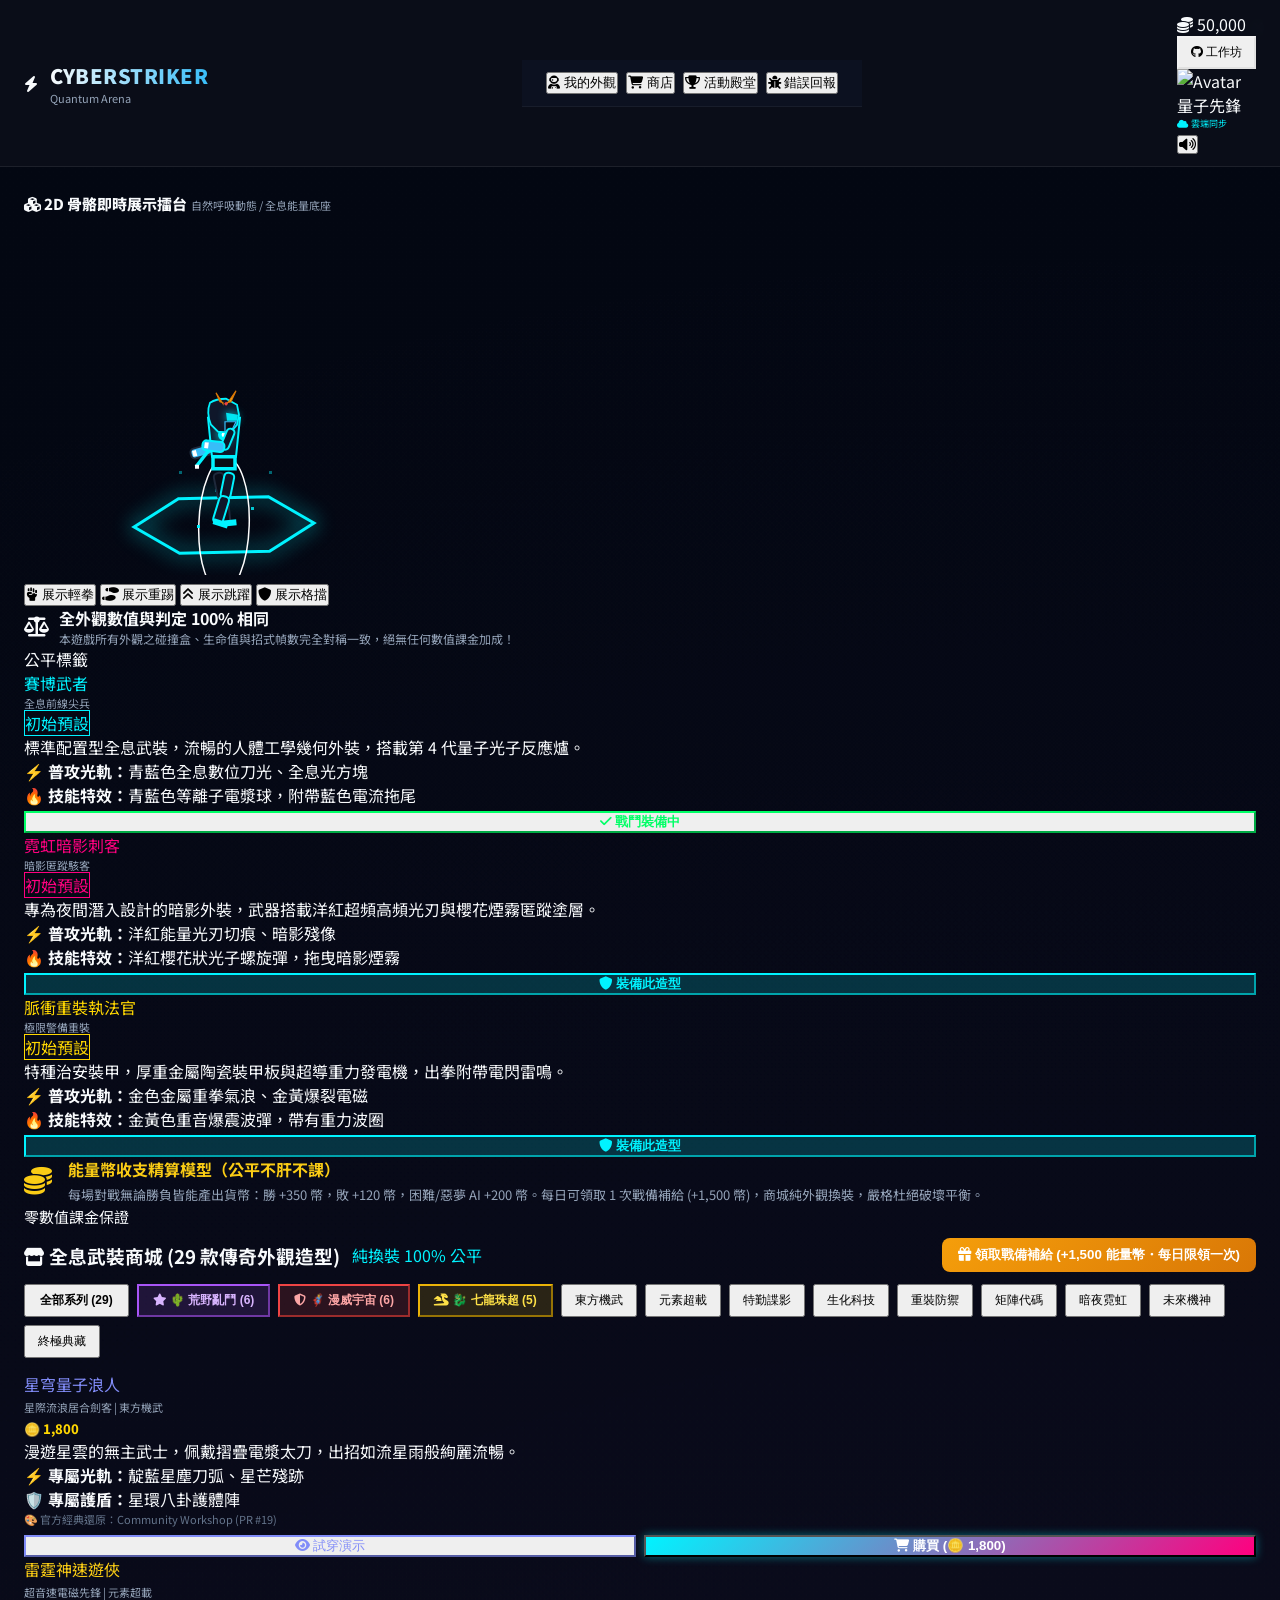
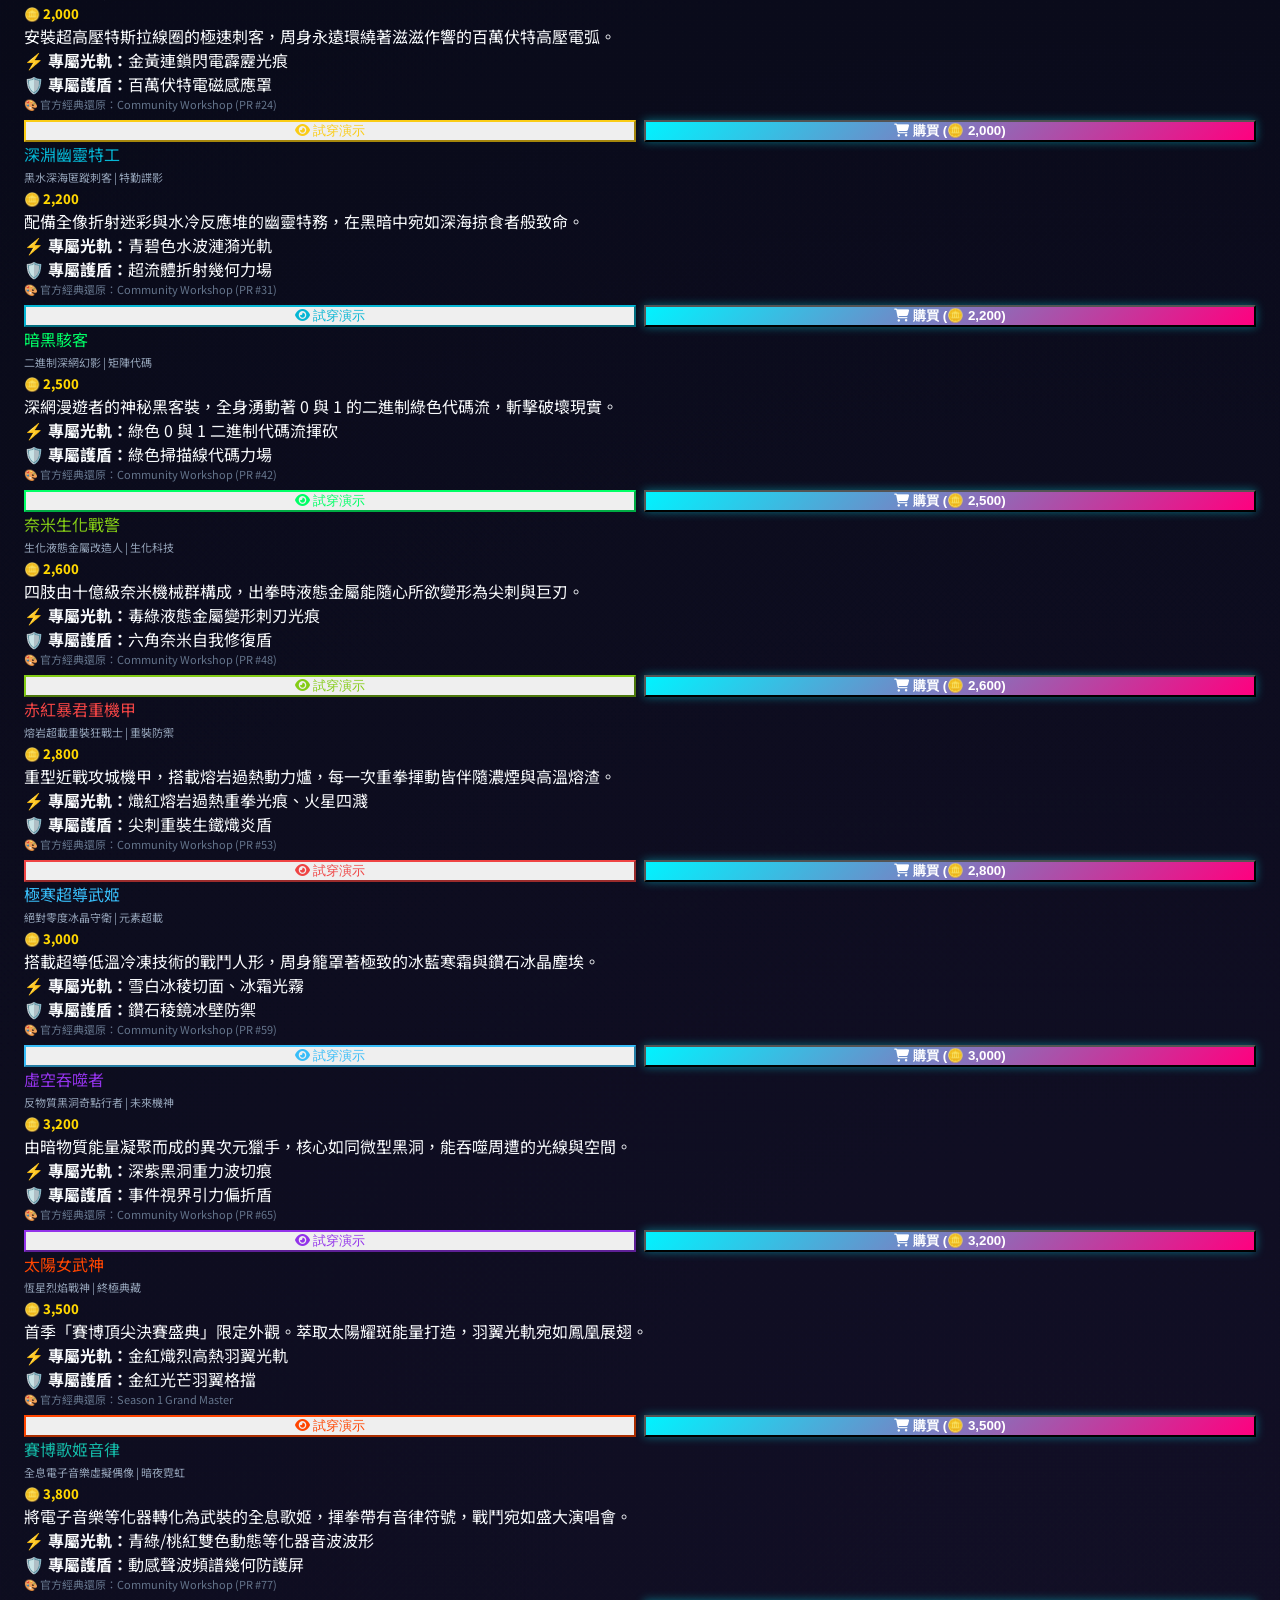
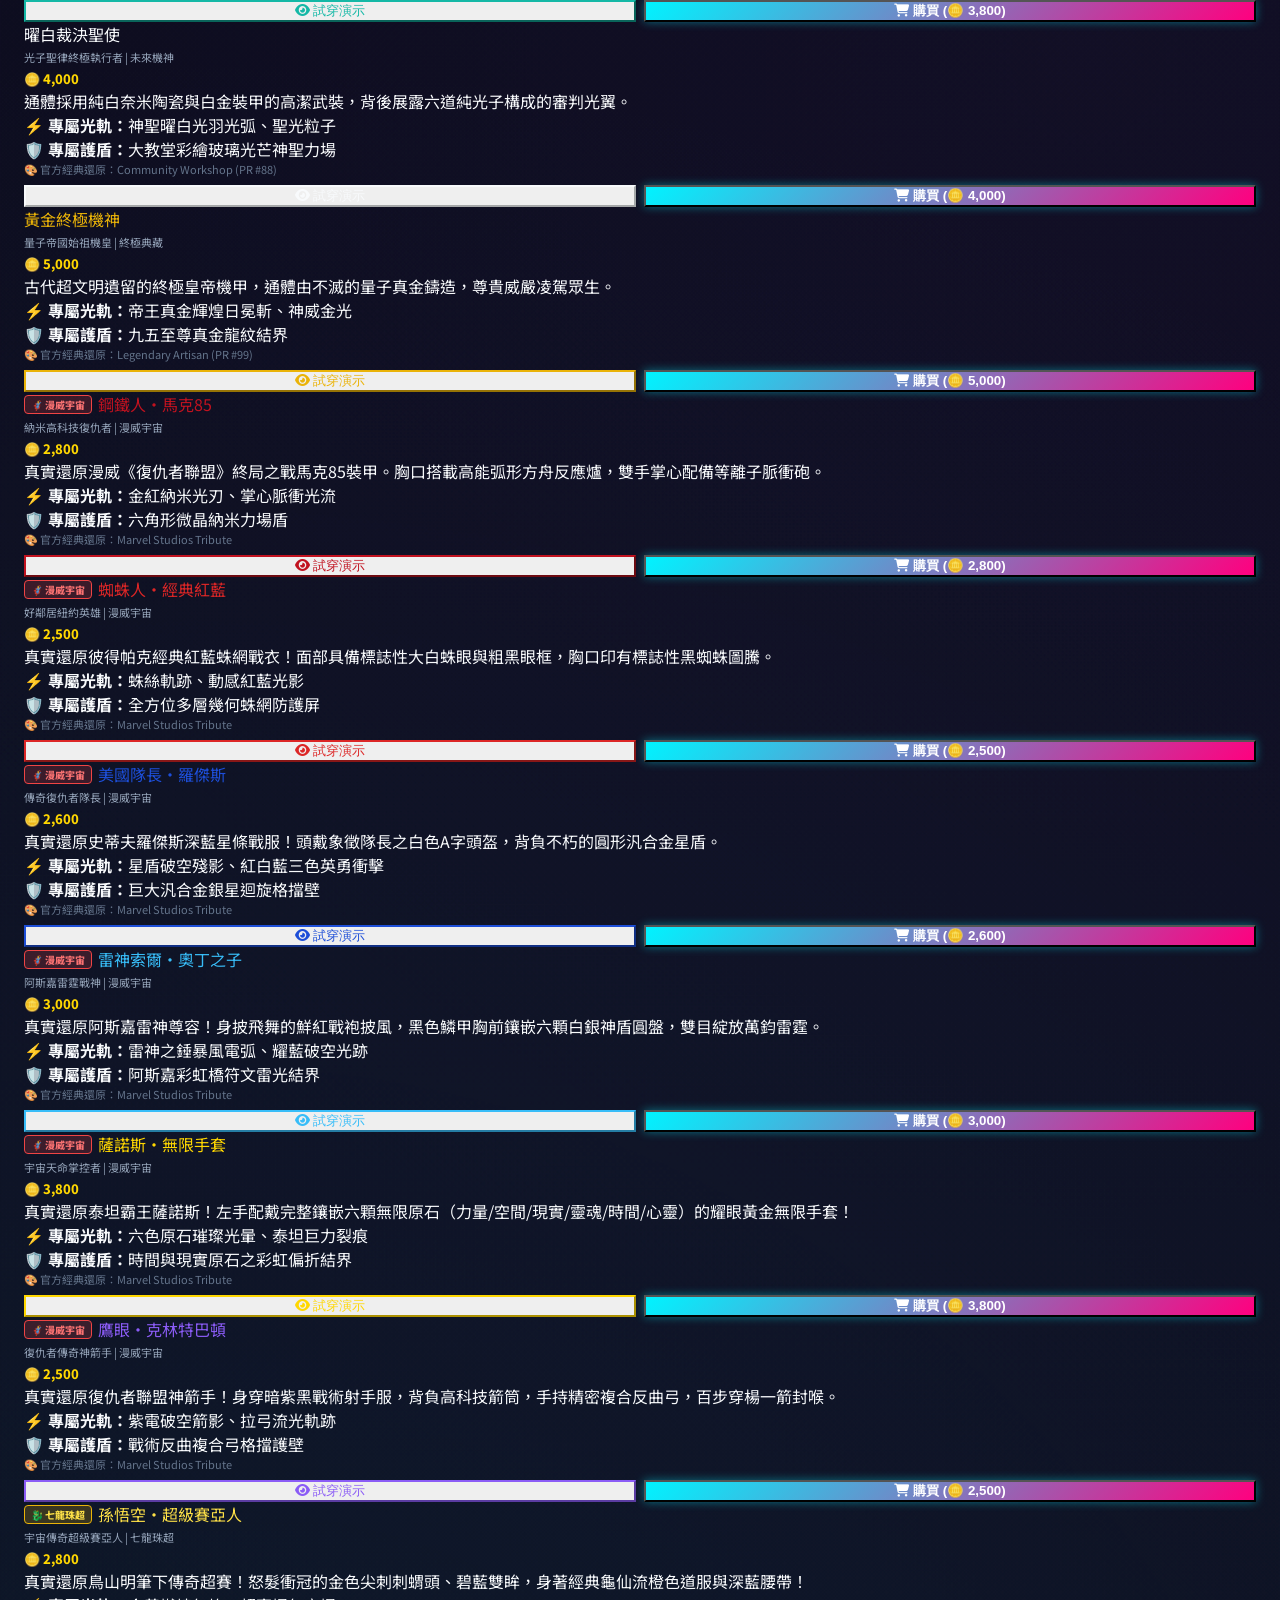
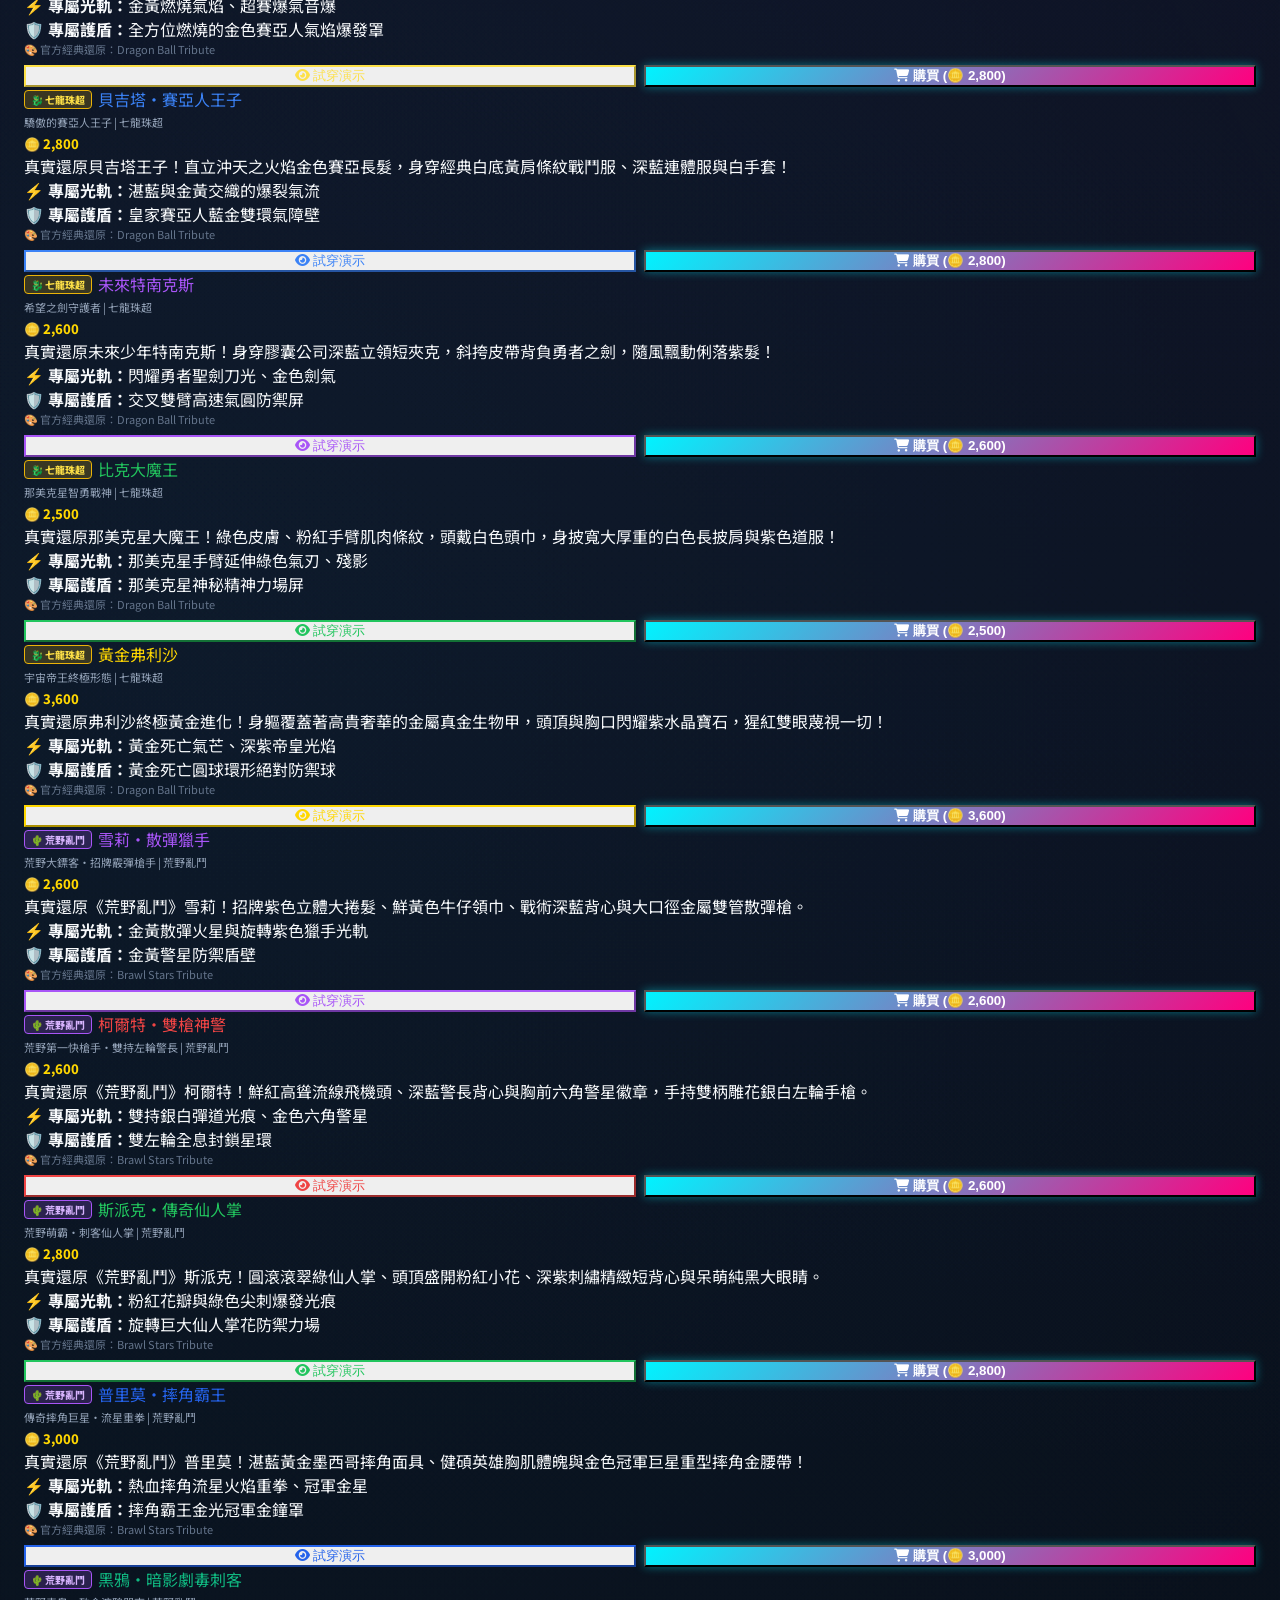
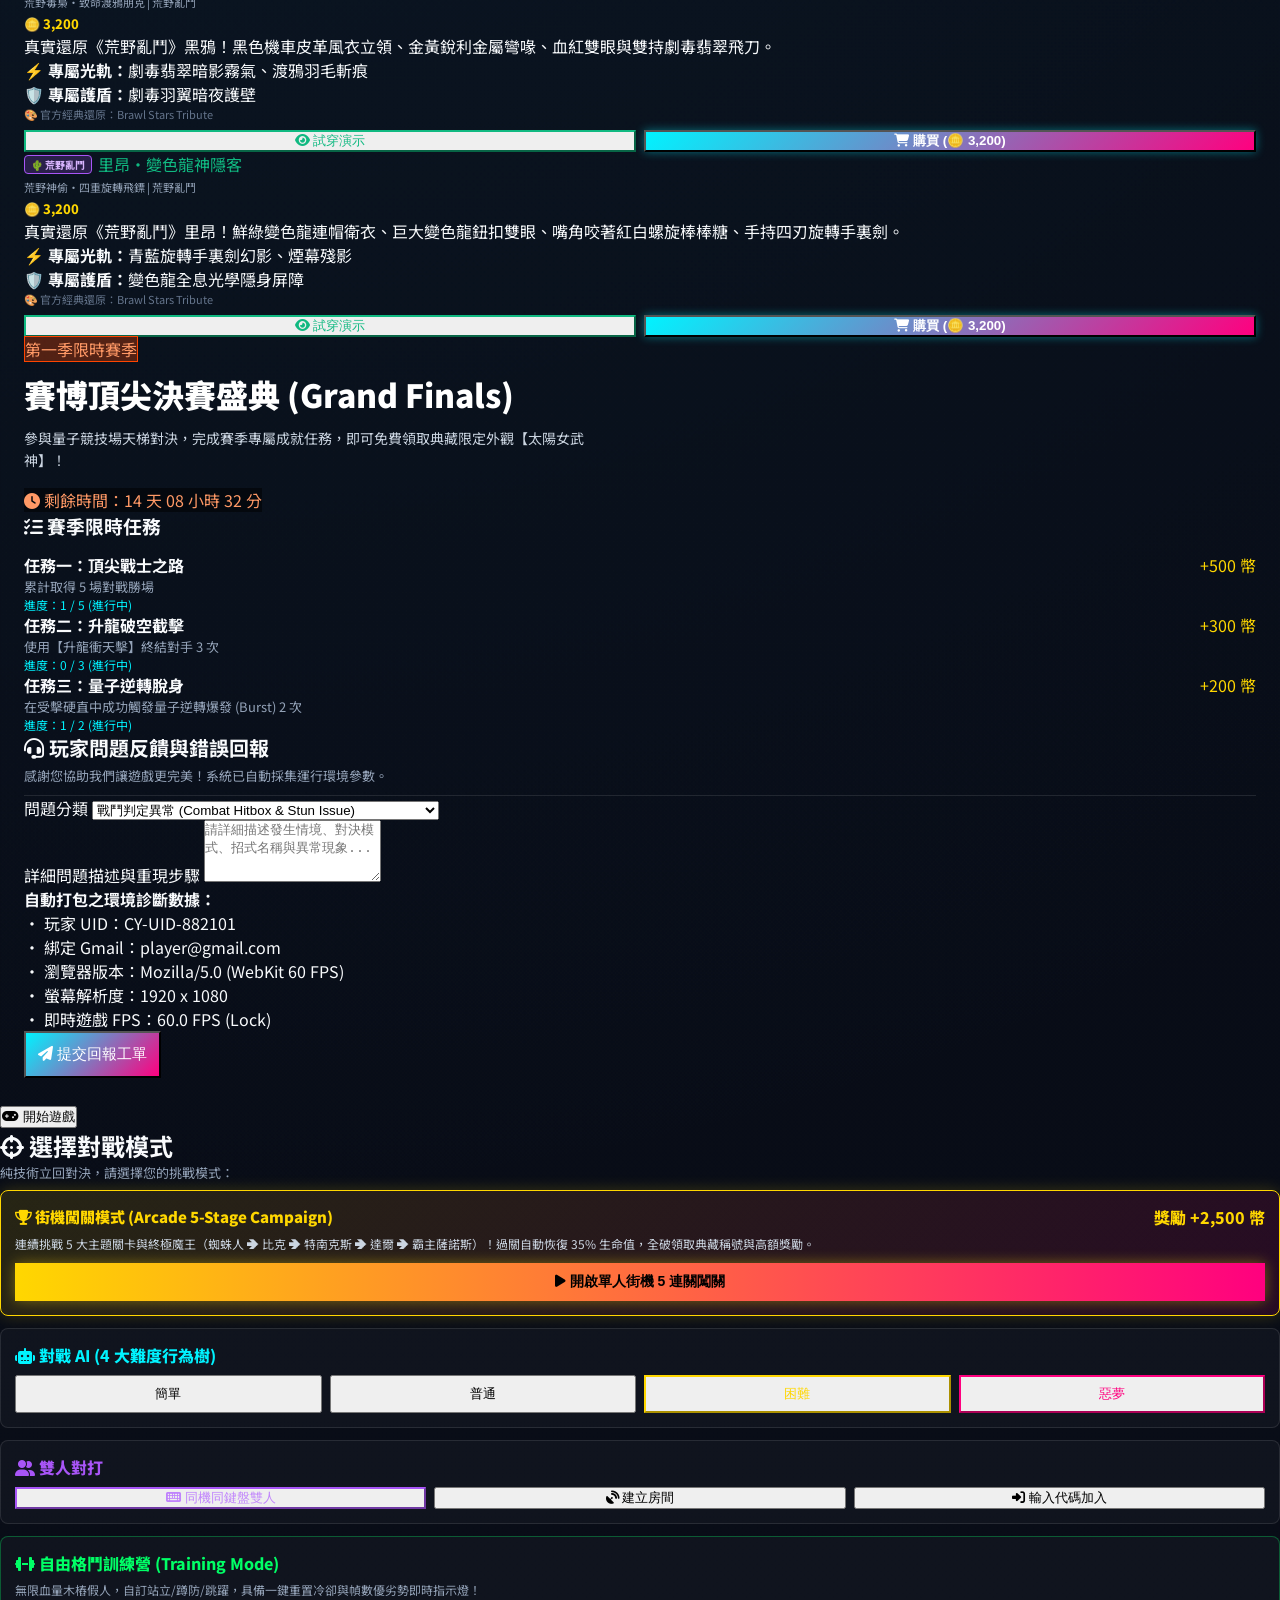
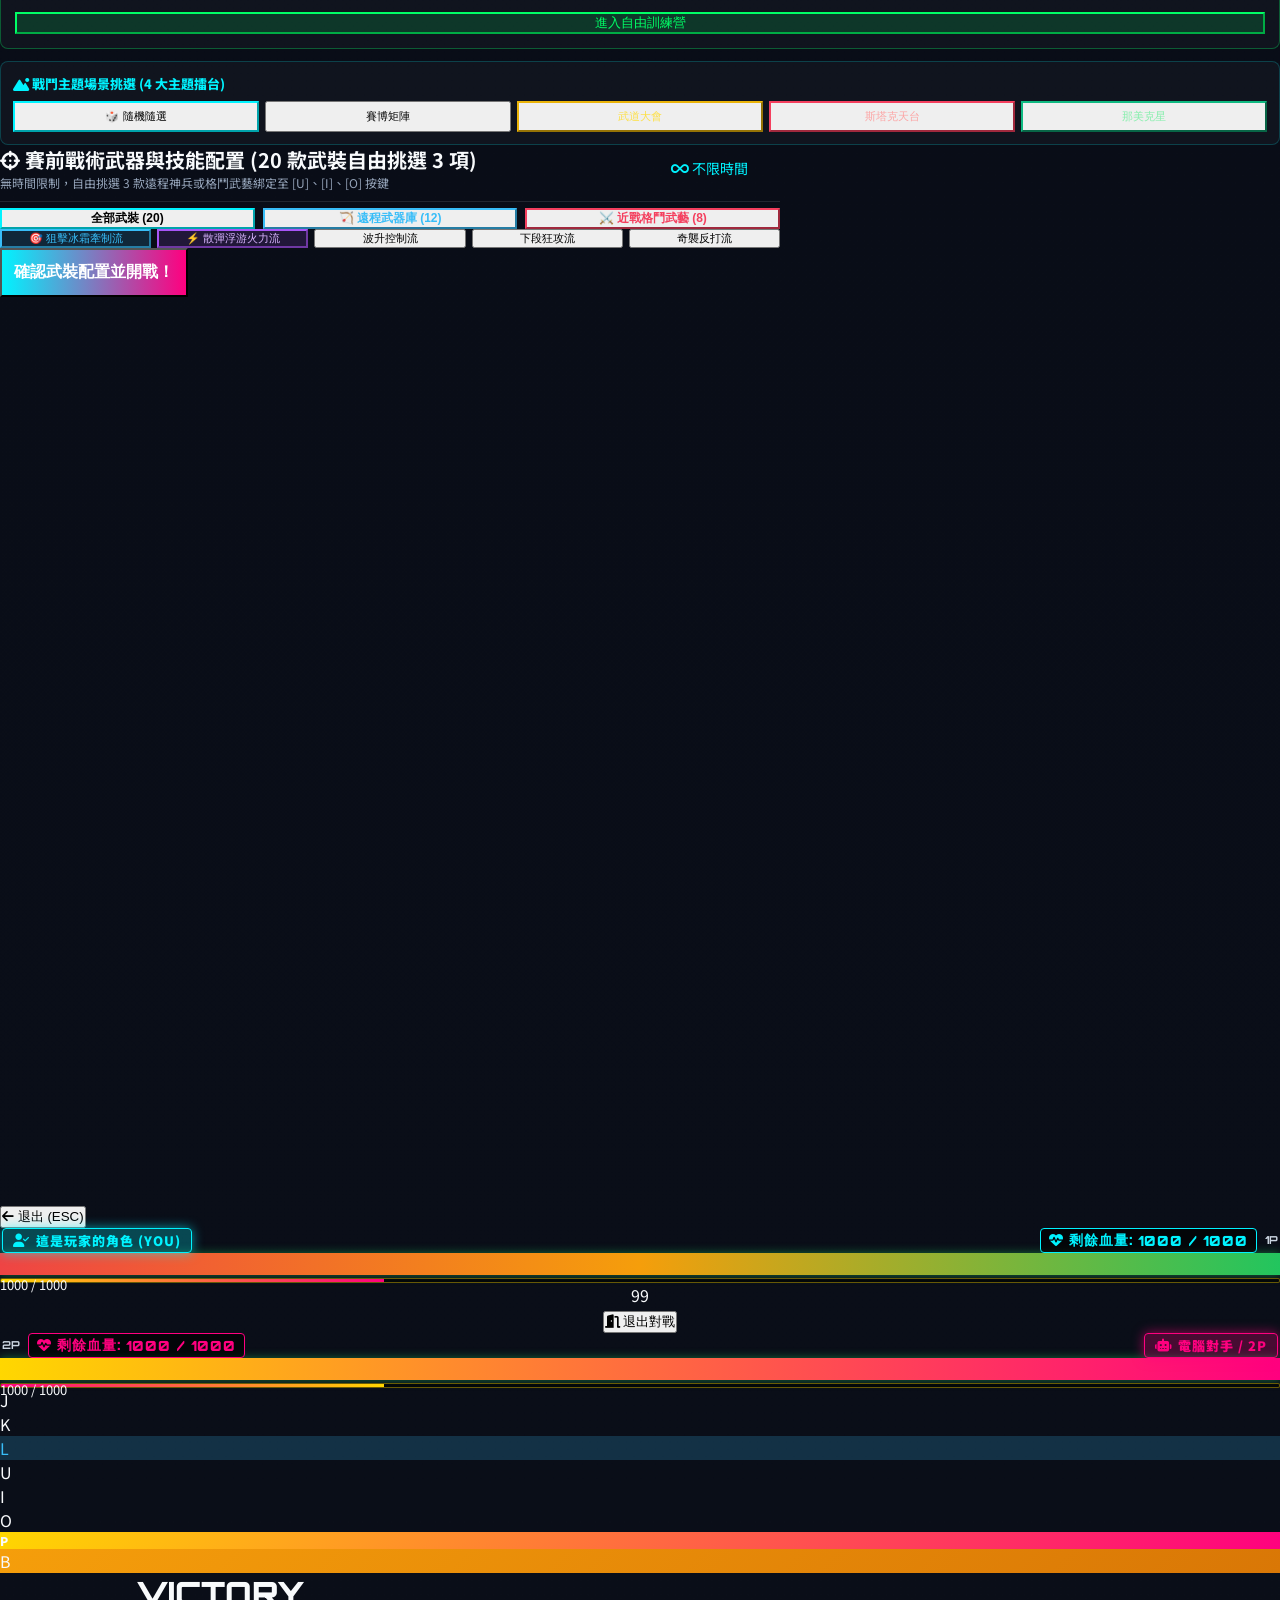
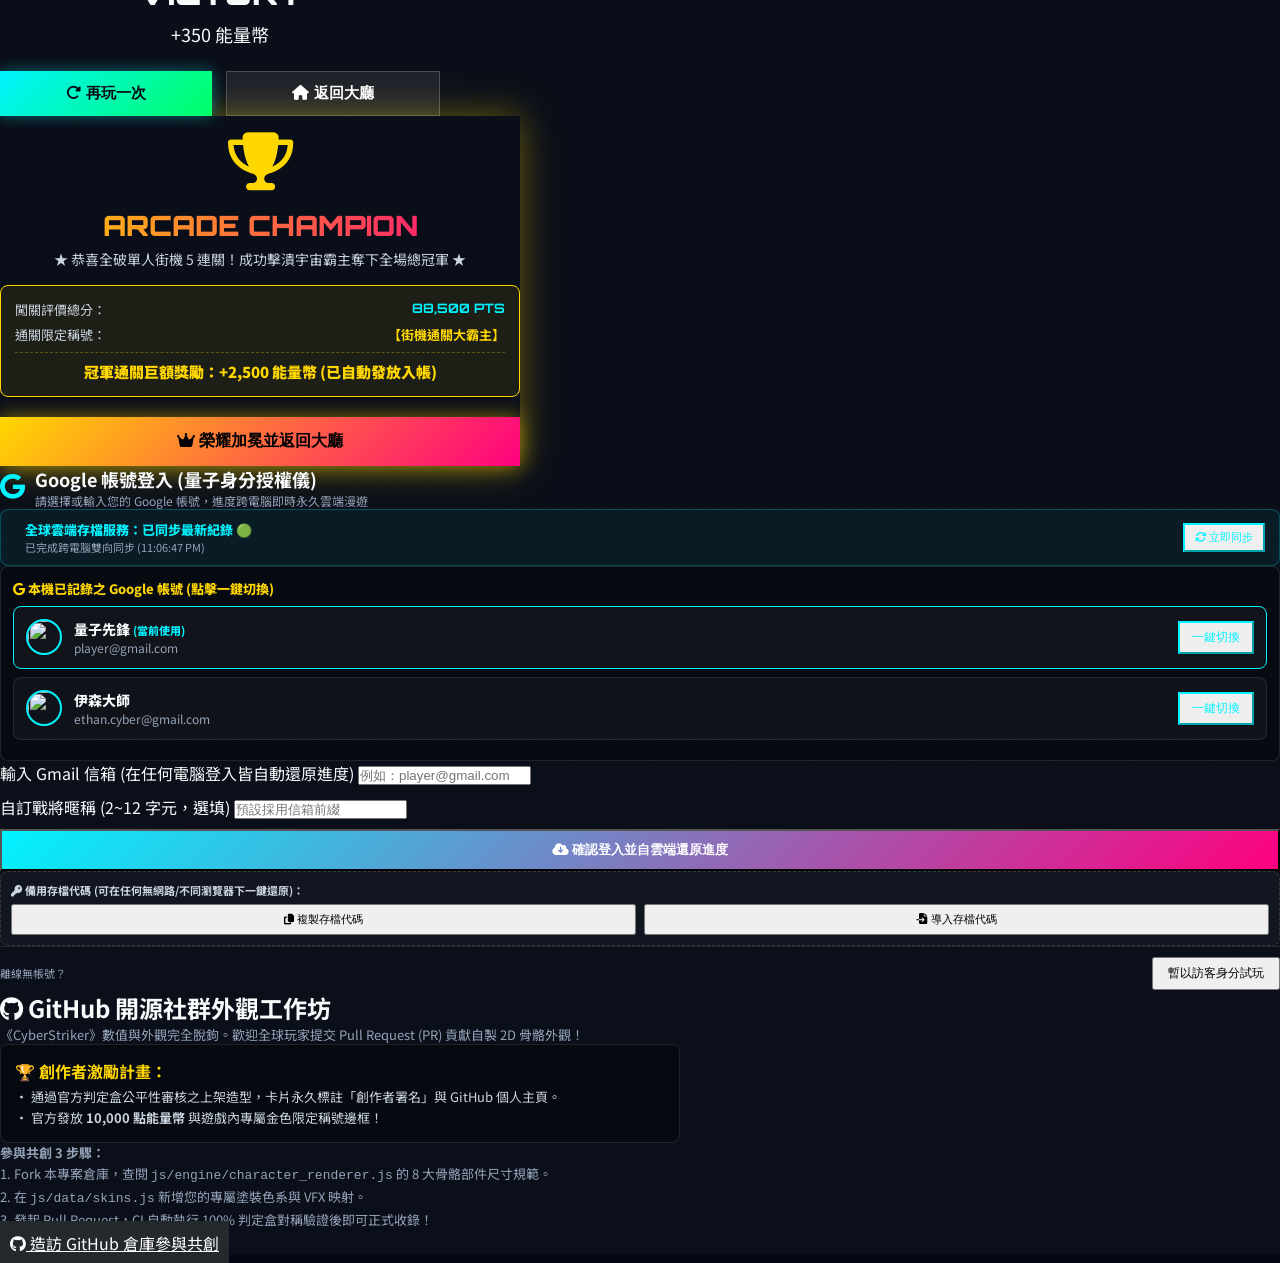
==== commit d55ec96e: "feat: daily supply strictly once per day, Brawl Stars high-definition character renderer, and Retina" ====
--- a/index.html
+++ b/index.html
@@ -170,7 +170,7 @@
             <div>
               <strong style="font-size: 16px; color: var(--accent-gold);">能量幣收支精算模型（公平不肝不課）</strong>
               <div style="font-size: 13px; color: var(--text-muted); margin-top: 4px;">
-                每場對戰無論勝負皆能產出貨幣：勝 +350 幣，敗 +120 幣，困難/惡夢 AI +200 幣。上方戰備補給可隨時無限制重複領取，商城純外觀換裝，嚴格杜絕破壞平衡。
+                每場對戰無論勝負皆能產出貨幣：勝 +350 幣，敗 +120 幣，困難/惡夢 AI +200 幣。每日可領取 1 次戰備補給 (+1,500 幣)，商城純外觀換裝，嚴格杜絕破壞平衡。
               </div>
             </div>
           </div>
@@ -179,18 +179,19 @@
 
         <div style="display: flex; justify-content: space-between; align-items: center; flex-wrap: wrap; gap: 10px; margin-top: 10px; margin-bottom: 12px;">
           <div style="display: flex; align-items: center; gap: 12px;">
-            <h3 style="color: var(--primary-cyan); margin-bottom: 0;"><i class="fa-solid fa-store"></i> 全息武裝商城 (22 款傳奇外觀造型)</h3>
+            <h3 style="color: var(--primary-cyan); margin-bottom: 0;"><i class="fa-solid fa-store"></i> 全息武裝商城 (29 款傳奇外觀造型)</h3>
             <span class="skin-tag" style="border-color: #00f3ff; color: #00f3ff;">純換裝 100% 公平</span>
           </div>
-          <button class="nav-tab-btn" id="dailyRewardClaimBtn" style="background: linear-gradient(135deg, #f59e0b, #d97706); color: #fff; font-weight: 800; border: none; padding: 8px 16px;">
-            <i class="fa-solid fa-gift"></i> 領取戰備補給 (+1,500 能量幣・無次數限制隨時領取)
+          <button class="nav-tab-btn" id="dailyRewardClaimBtn" style="background: linear-gradient(135deg, #f59e0b, #d97706); color: #fff; font-weight: 800; border: none; padding: 8px 16px; border-radius: 8px; transition: all 0.2s ease;">
+            <i class="fa-solid fa-gift"></i> 領取戰備補給 (+1,500 能量幣・每日限領一次)
           </button>
         </div>
 
         <!-- 系列分類標籤 -->
         <div class="shop-filter-bar" id="shopFilterBar" style="display: flex; gap: 8px; flex-wrap: wrap; margin-bottom: 14px;">
-          <button class="nav-tab-btn shop-filter-btn active" data-series="all" style="font-size: 12px; padding: 6px 14px; font-weight: 700;">全部系列 (22)</button>
-          <button class="nav-tab-btn shop-filter-btn" data-series="漫威宇宙" style="font-size: 12px; padding: 6px 14px; border-color: #ef4444; color: #fca5a5; font-weight: 800; background: rgba(239, 68, 68, 0.15);"><i class="fa-solid fa-shield-halved"></i> 🦸 漫威宇宙 (5)</button>
+          <button class="nav-tab-btn shop-filter-btn active" data-series="all" style="font-size: 12px; padding: 6px 14px; font-weight: 700;">全部系列 (29)</button>
+          <button class="nav-tab-btn shop-filter-btn" data-series="荒野亂鬥" style="font-size: 12px; padding: 6px 14px; border-color: #a855f7; color: #d8b4fe; font-weight: 800; background: rgba(168, 85, 247, 0.15);"><i class="fa-solid fa-star"></i> 🌵 荒野亂鬥 (6)</button>
+          <button class="nav-tab-btn shop-filter-btn" data-series="漫威宇宙" style="font-size: 12px; padding: 6px 14px; border-color: #ef4444; color: #fca5a5; font-weight: 800; background: rgba(239, 68, 68, 0.15);"><i class="fa-solid fa-shield-halved"></i> 🦸 漫威宇宙 (6)</button>
           <button class="nav-tab-btn shop-filter-btn" data-series="七龍珠超" style="font-size: 12px; padding: 6px 14px; border-color: #eab308; color: #fde047; font-weight: 800; background: rgba(234, 179, 8, 0.15);"><i class="fa-solid fa-dragon"></i> 🐉 七龍珠超 (5)</button>
           <button class="nav-tab-btn shop-filter-btn" data-series="東方機武" style="font-size: 12px; padding: 6px 12px;">東方機武</button>
           <button class="nav-tab-btn shop-filter-btn" data-series="元素超載" style="font-size: 12px; padding: 6px 12px;">元素超載</button>
@@ -677,6 +678,6 @@
   </div>
 
   <!-- 主邏輯入口模組 -->
-  <script src="js/bundle.js?v=20260909_cyberstriker_v1"></script>
+  <script src="js/bundle.js?v=20260913_brawl_stars_v2"></script>
 </body>
 </html>
